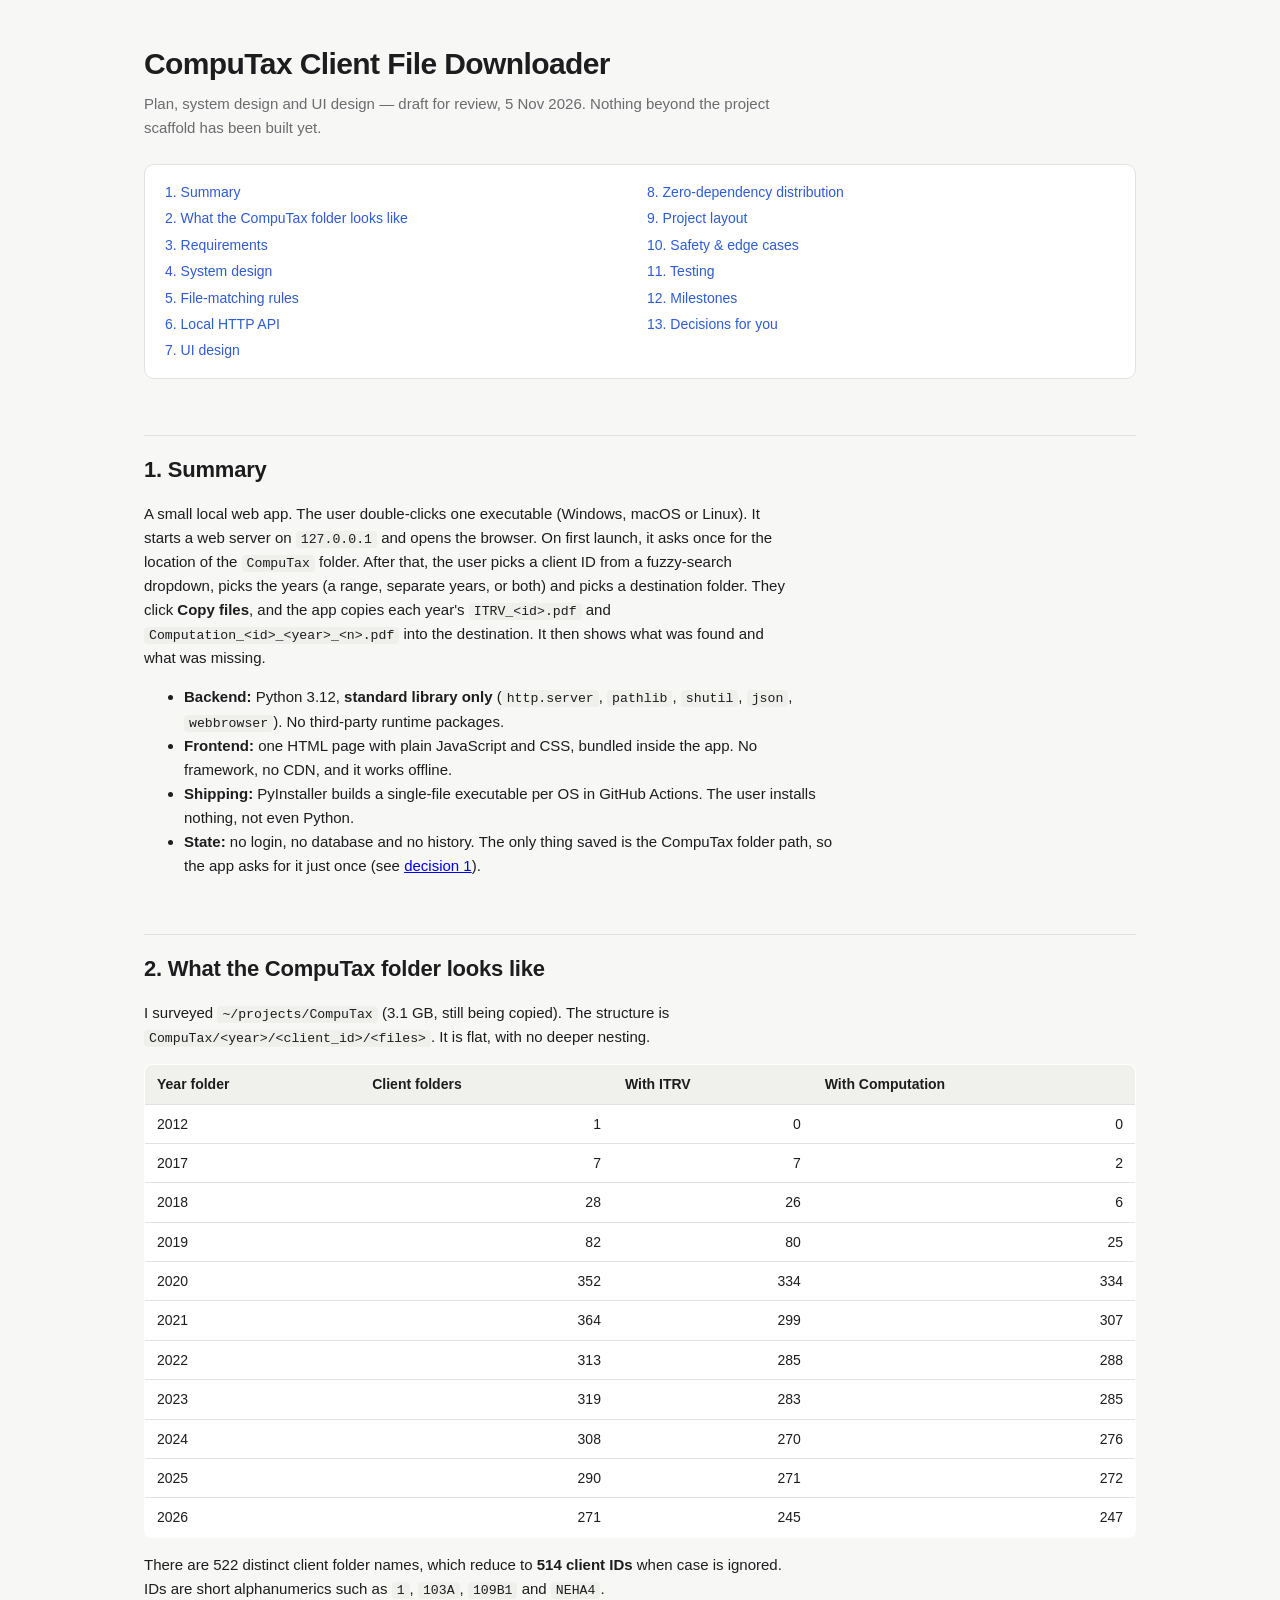
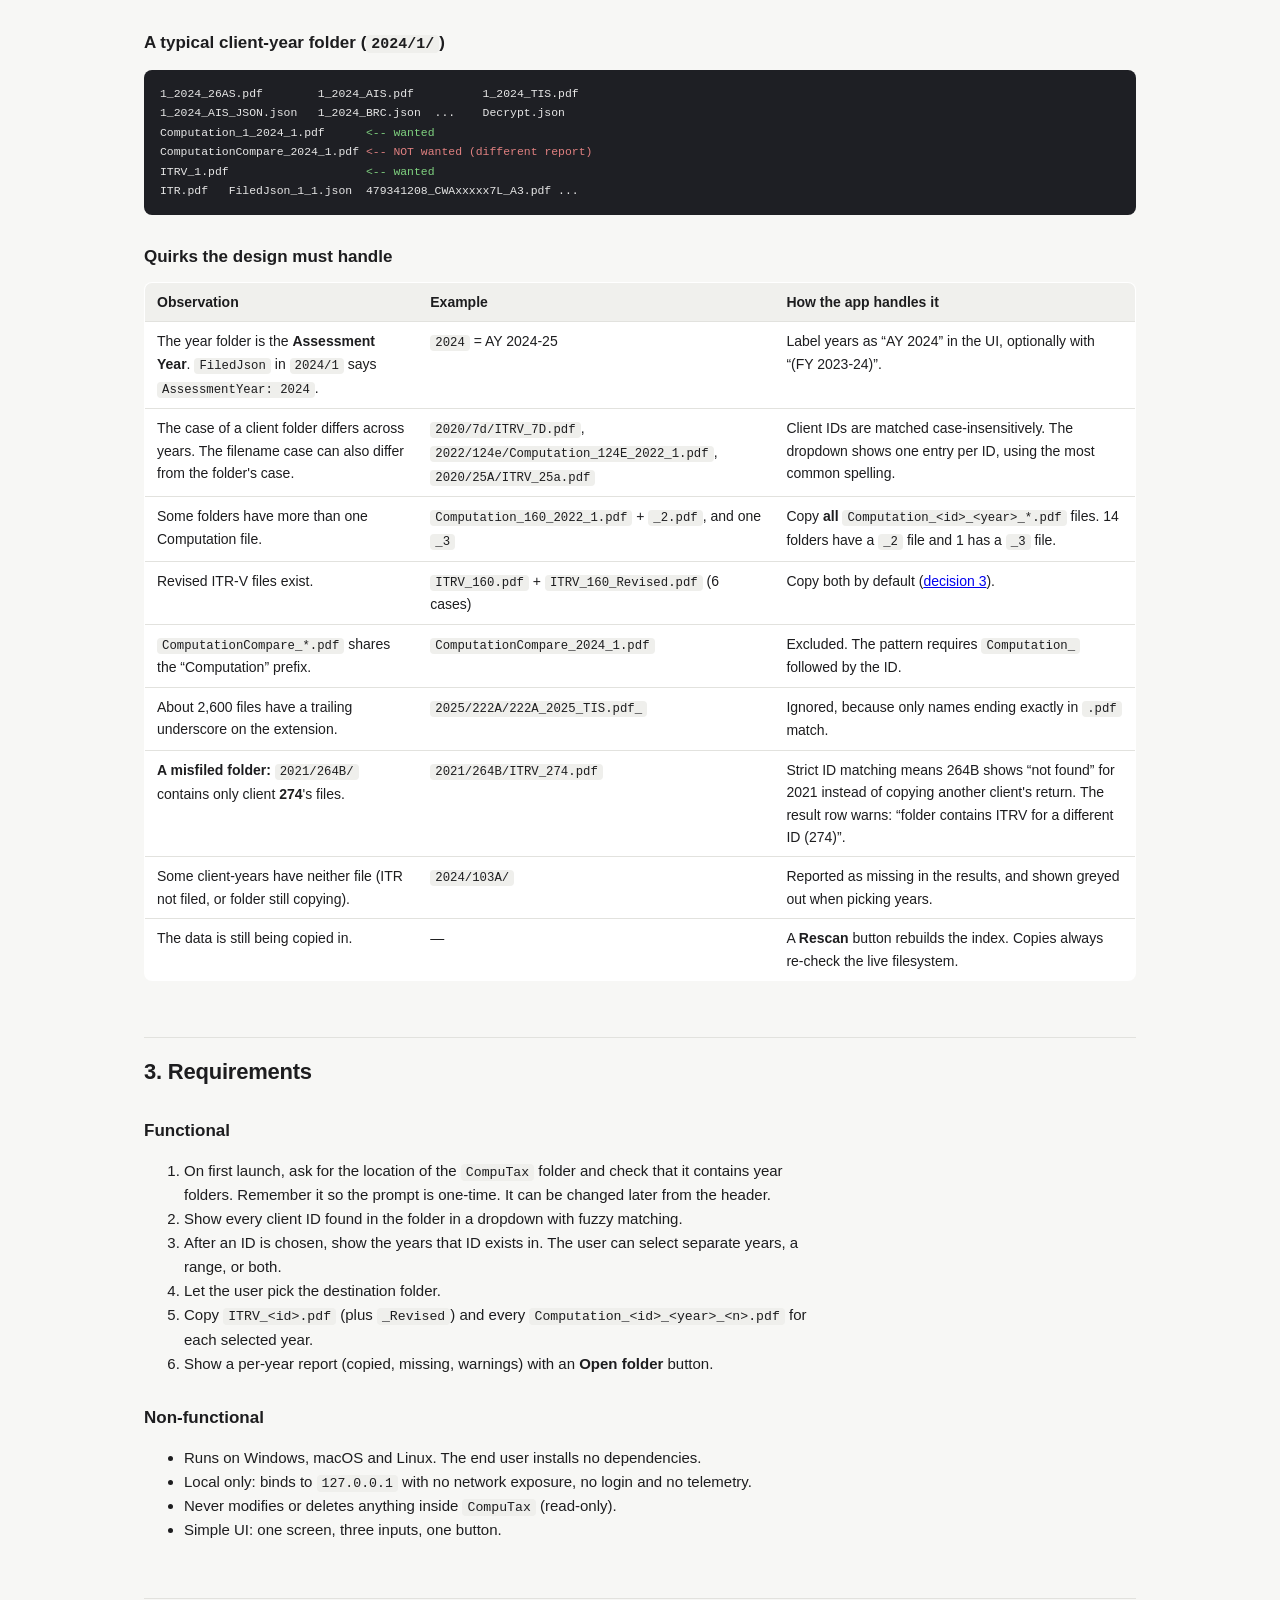
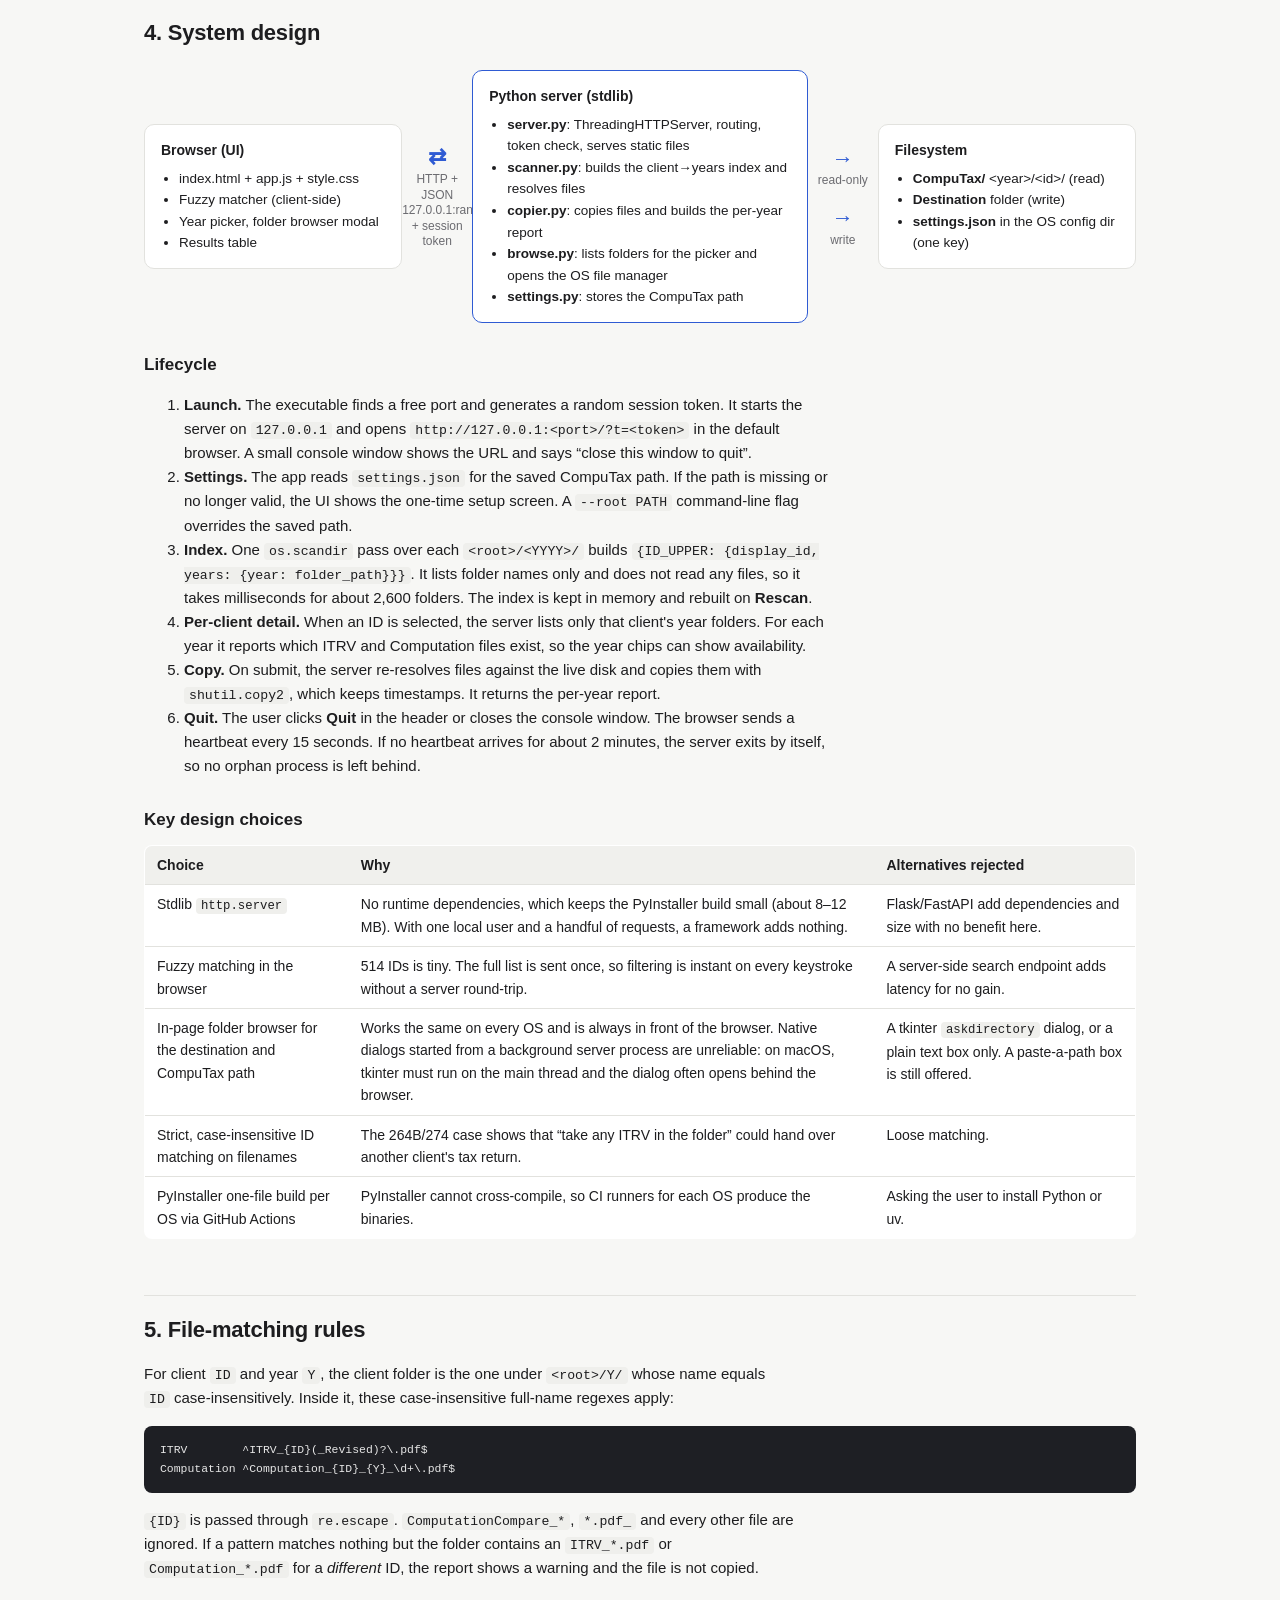
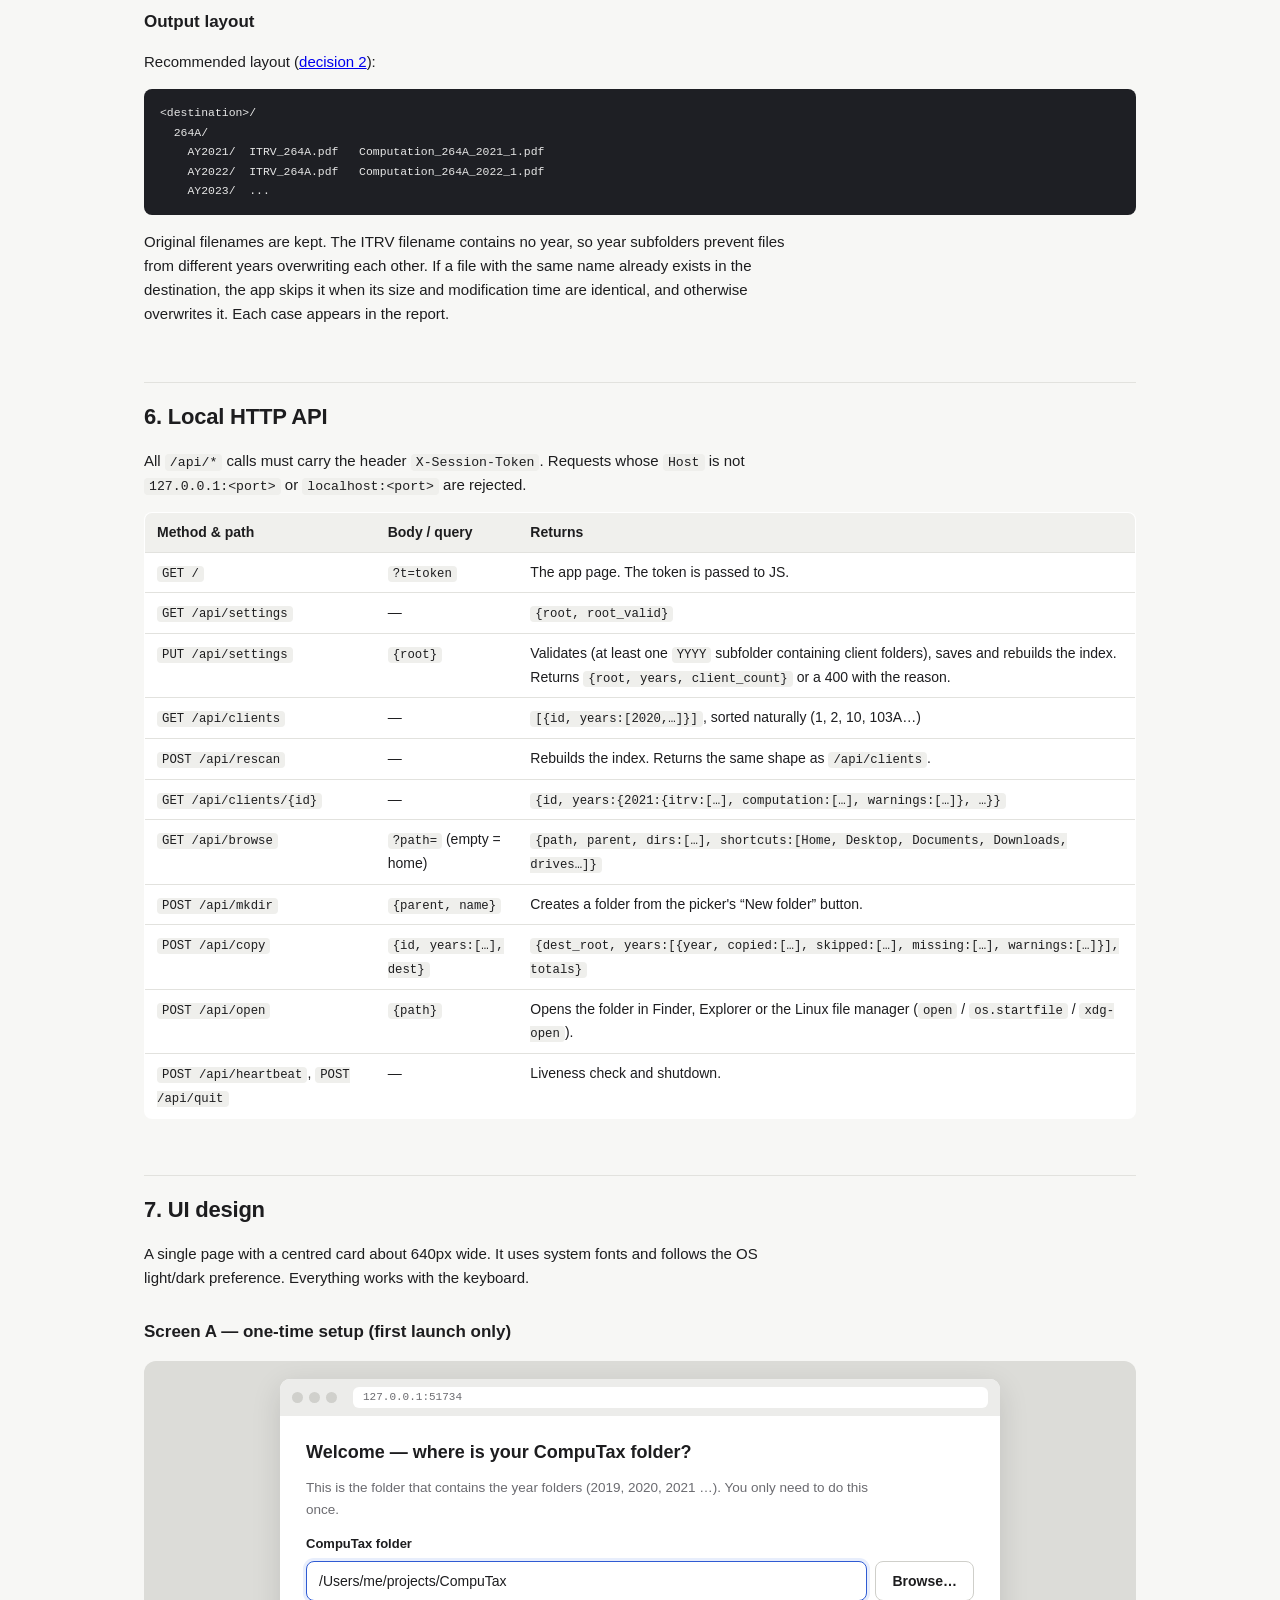
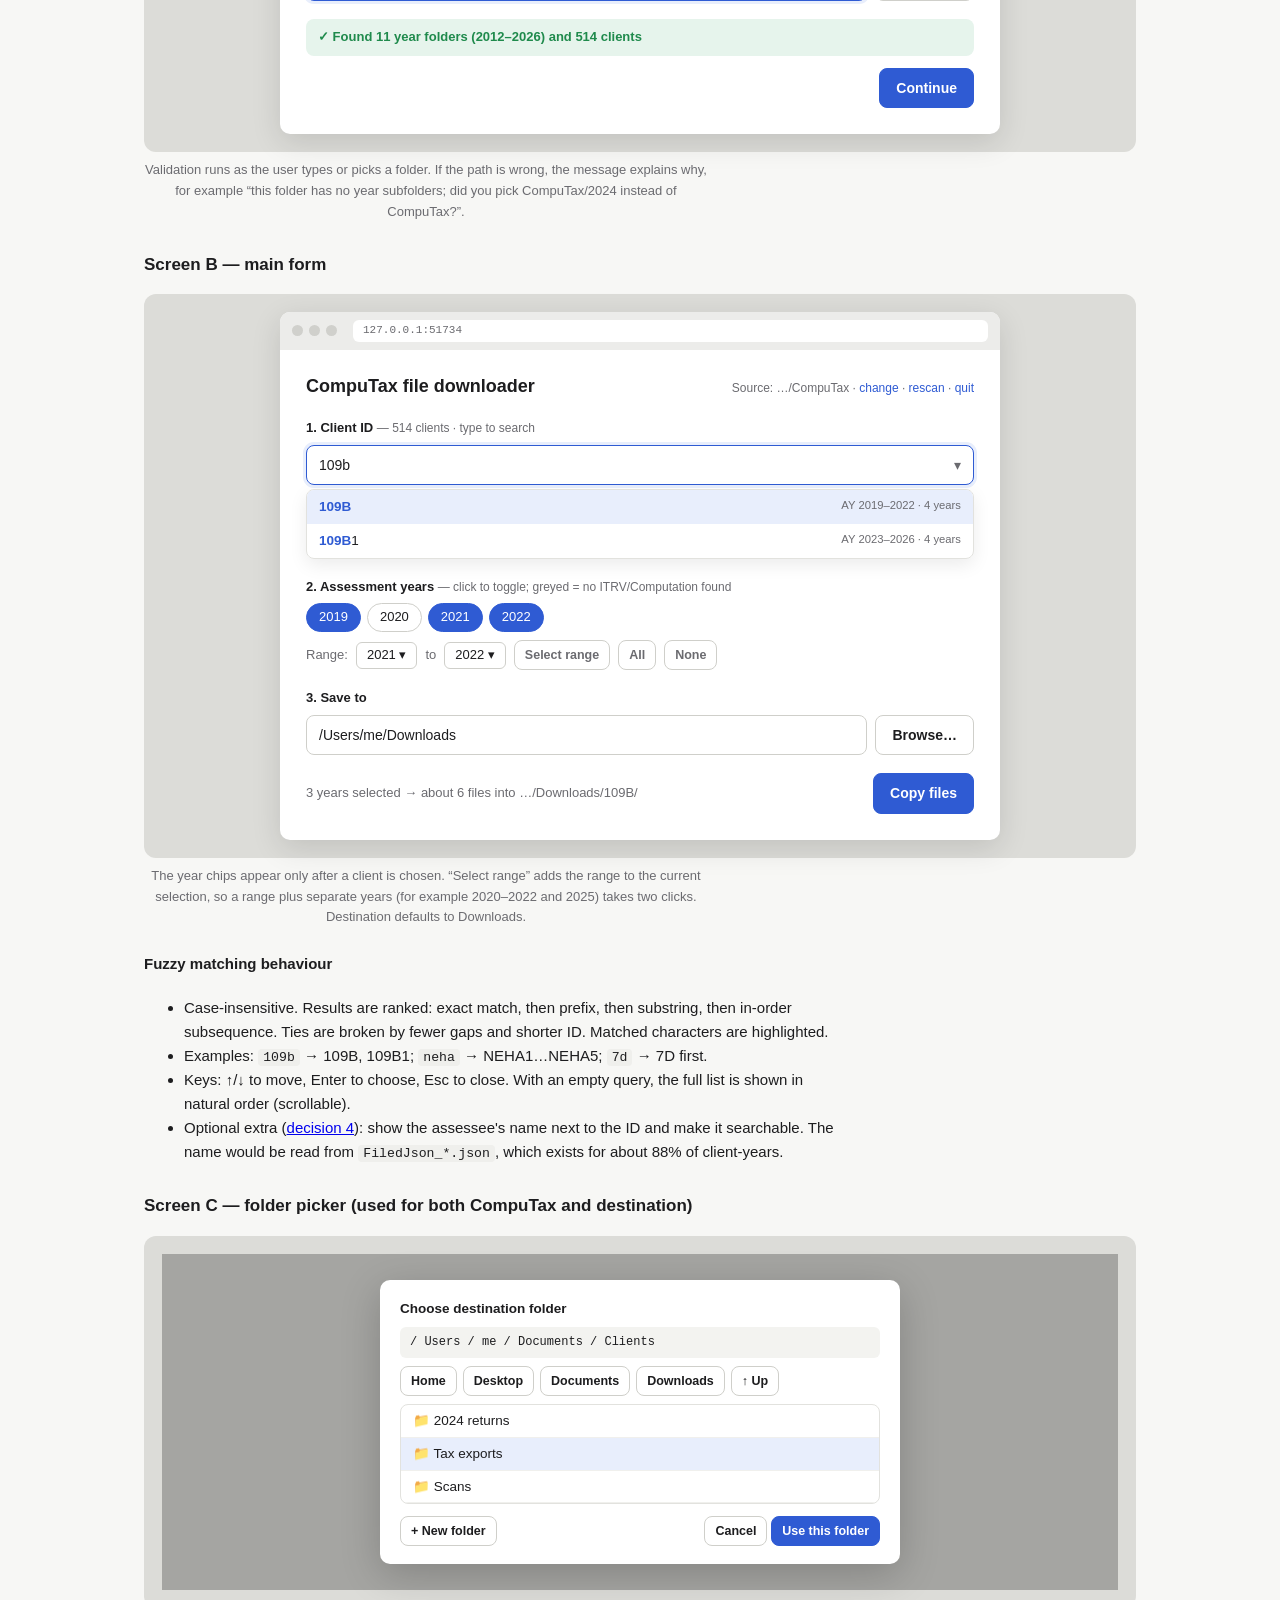
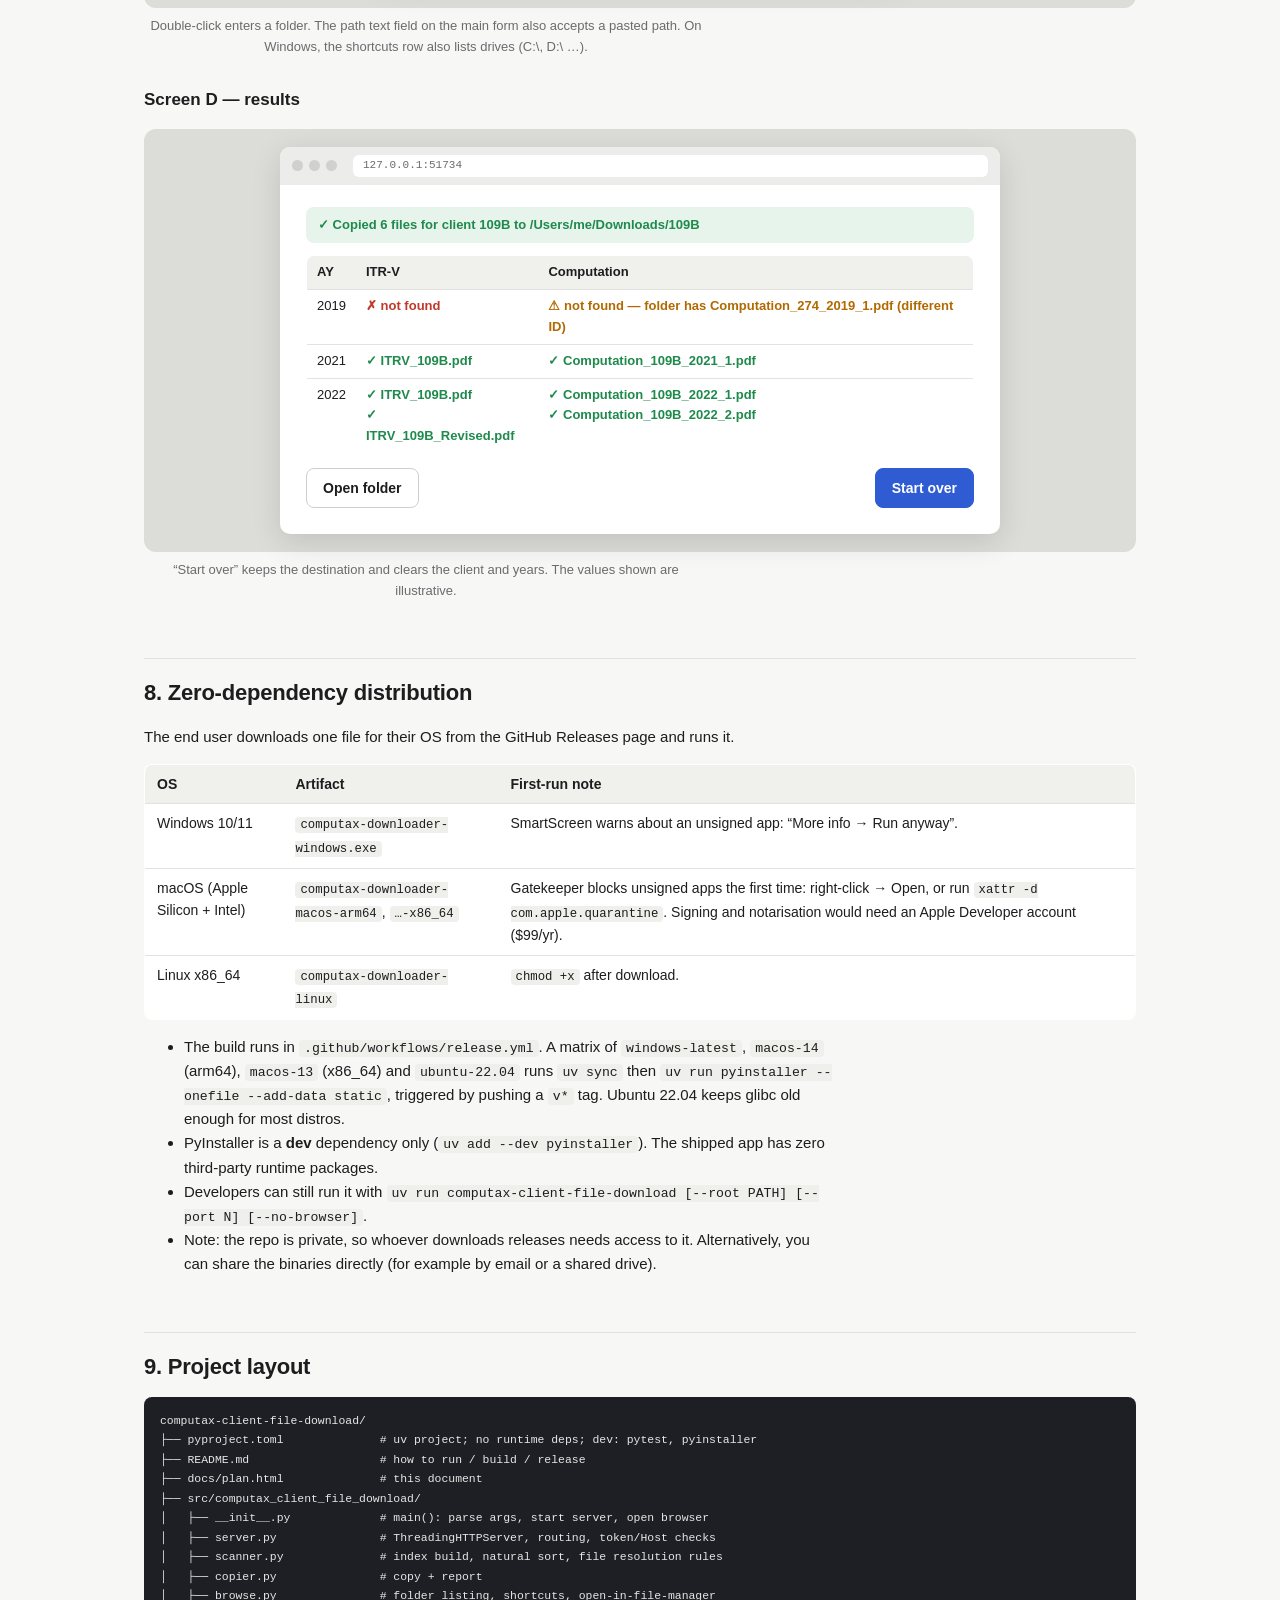
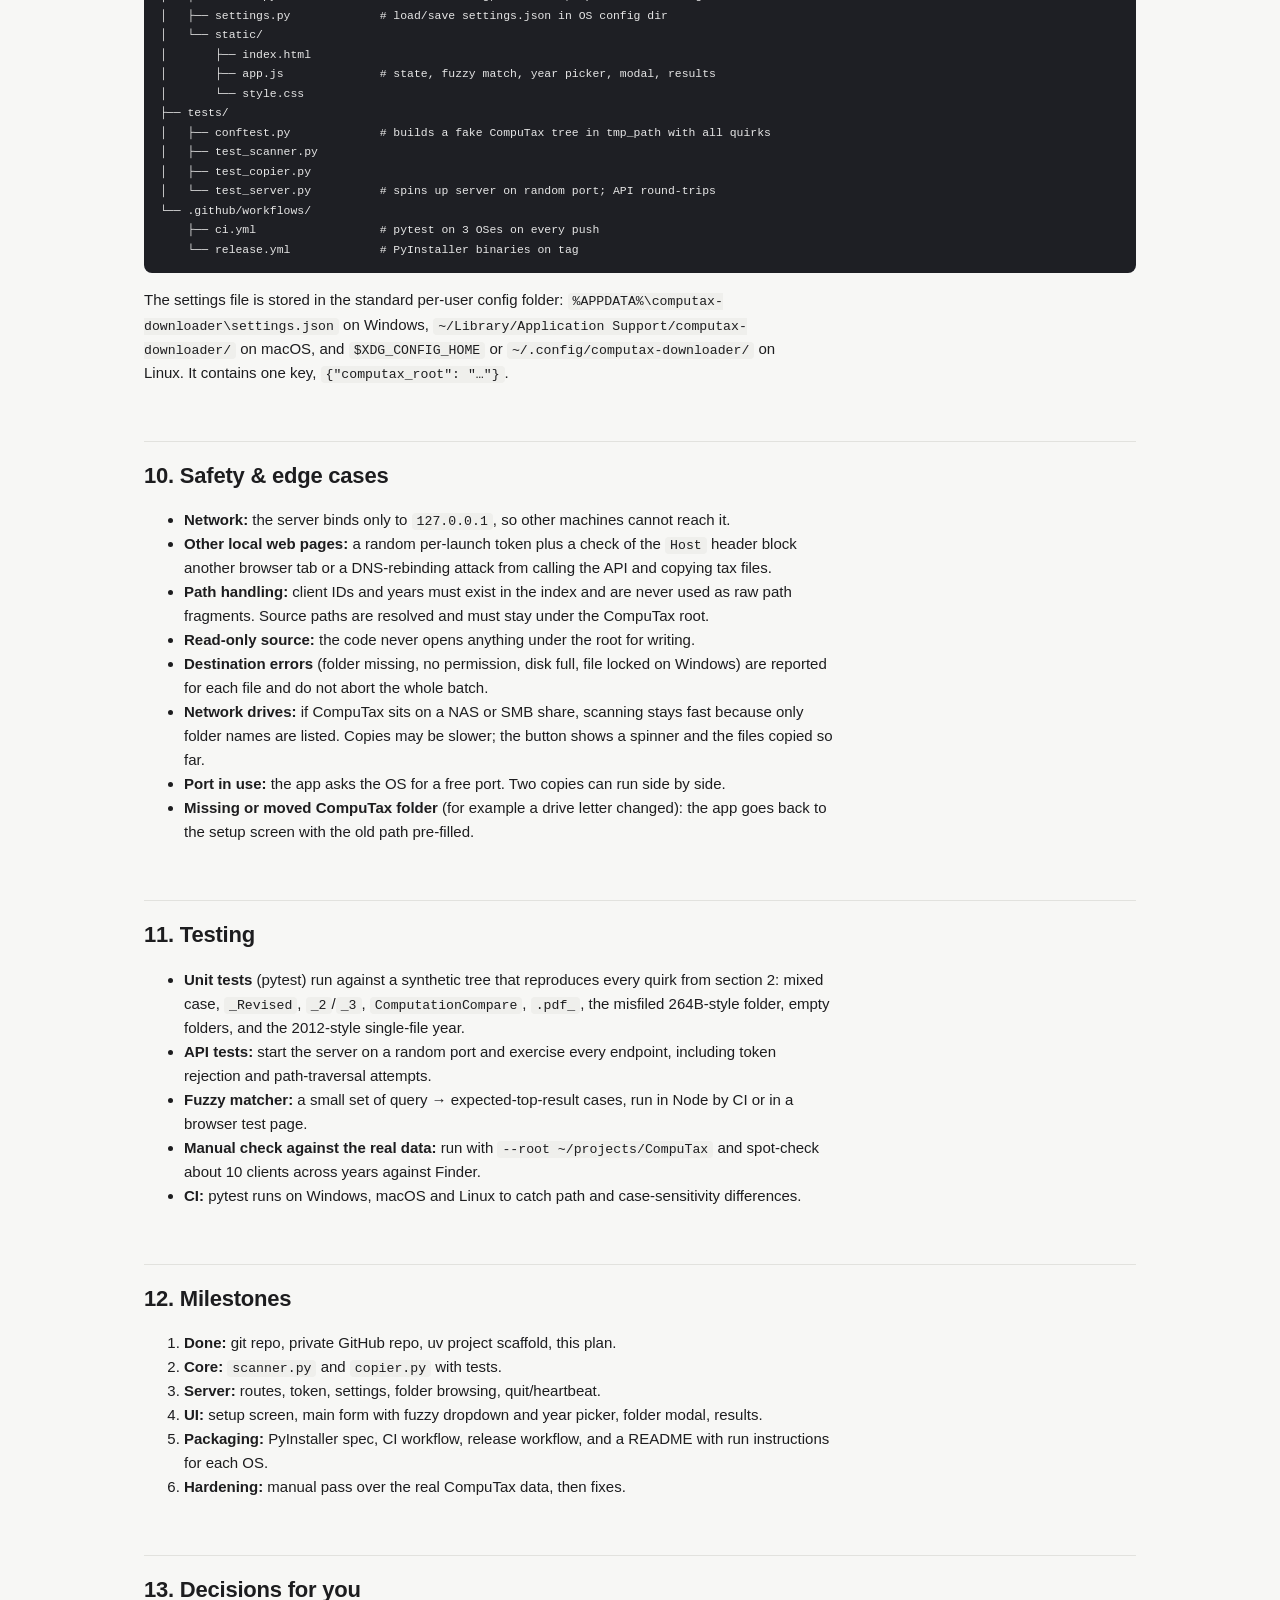
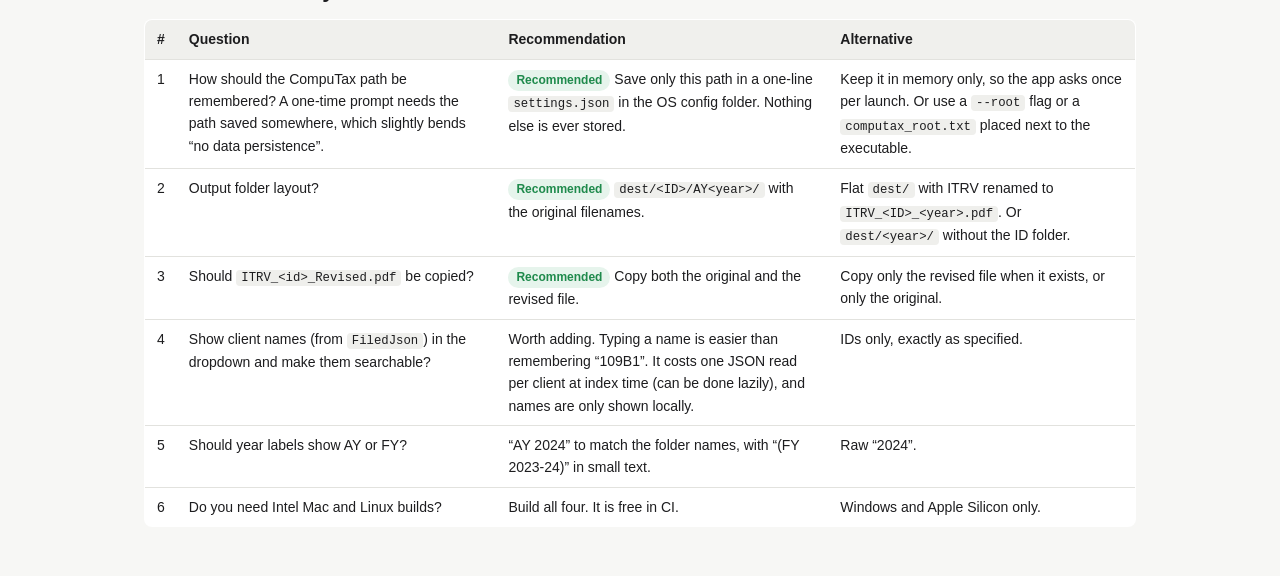
==== docs/plan.html @ a214944e "Scaffold uv project and add design plan" ====
<!DOCTYPE html>
<html lang="en">
<head>
<meta charset="utf-8">
<meta name="viewport" content="width=device-width, initial-scale=1">
<title>CompuTax Client File Downloader — Plan</title>
<style>
  :root {
    --bg: #f7f7f5; --panel: #ffffff; --ink: #1d1d1f; --muted: #6b6b70; --line: #e2e2de;
    --accent: #2f5bd3; --accent-soft: #e8eefc; --ok: #1f8a4c; --ok-soft: #e6f4ec;
    --warn: #b26a00; --warn-soft: #fdf3e2; --bad: #c0392b; --bad-soft: #fbeae8;
    --mono: ui-monospace, SFMono-Regular, Menlo, Consolas, monospace;
  }
  * { box-sizing: border-box; }
  body { margin: 0; background: var(--bg); color: var(--ink); font: 15px/1.6 -apple-system, BlinkMacSystemFont, "Segoe UI", Roboto, sans-serif; }
  main { max-width: 1040px; margin: 0 auto; padding: 40px 24px 80px; }
  h1 { font-size: 30px; margin: 0 0 4px; letter-spacing: -0.02em; }
  h2 { font-size: 22px; margin: 56px 0 12px; padding-top: 16px; border-top: 1px solid var(--line); letter-spacing: -0.01em; }
  h3 { font-size: 17px; margin: 28px 0 8px; }
  p, li { max-width: 78ch; }
  code { font-family: var(--mono); font-size: 0.88em; background: #efefec; padding: 1px 5px; border-radius: 4px; }
  pre { font-family: var(--mono); font-size: 13px; background: #1e1f24; color: #e6e6e6; padding: 14px 16px; border-radius: 8px; overflow-x: auto; line-height: 1.5; }
  pre code { background: none; padding: 0; }
  .sub { color: var(--muted); margin: 0 0 24px; }
  nav.toc { background: var(--panel); border: 1px solid var(--line); border-radius: 10px; padding: 14px 20px; columns: 2; font-size: 14px; }
  nav.toc a { color: var(--accent); text-decoration: none; display: block; padding: 2px 0; }
  table { border-collapse: collapse; width: 100%; background: var(--panel); border: 1px solid var(--line); border-radius: 8px; overflow: hidden; font-size: 14px; margin: 12px 0; }
  th, td { text-align: left; padding: 8px 12px; border-bottom: 1px solid var(--line); vertical-align: top; }
  th { background: #f0f0ed; font-weight: 600; }
  td.num { text-align: right; font-variant-numeric: tabular-nums; }
  .callout { border-left: 4px solid var(--accent); background: var(--accent-soft); padding: 10px 16px; border-radius: 0 8px 8px 0; margin: 16px 0; }
  .callout.warn { border-color: var(--warn); background: var(--warn-soft); }
  .tag { display: inline-block; font-size: 12px; padding: 1px 8px; border-radius: 99px; background: #ececea; color: var(--muted); font-weight: 600; }
  .tag.rec { background: var(--ok-soft); color: var(--ok); }

  /* Architecture diagram */
  .arch { display: grid; grid-template-columns: 1fr 70px 1.3fr 70px 1fr; align-items: center; gap: 0; margin: 20px 0; }
  .box { background: var(--panel); border: 1.5px solid var(--line); border-radius: 10px; padding: 14px 16px; font-size: 13.5px; }
  .box h4 { margin: 0 0 6px; font-size: 14px; }
  .box ul { margin: 0; padding-left: 18px; }
  .box.core { border-color: var(--accent); }
  .arrow { text-align: center; color: var(--muted); font-size: 12px; line-height: 1.3; }
  .arrow b { display: block; font-size: 22px; color: var(--accent); }

  /* UI mockups */
  .mock-wrap { background: #dcdcd8; border-radius: 12px; padding: 18px; margin: 16px 0 8px; }
  .win { background: var(--panel); border-radius: 10px; box-shadow: 0 8px 30px rgba(0,0,0,.12); overflow: hidden; max-width: 720px; margin: 0 auto; }
  .win-bar { background: #ececea; padding: 8px 12px; display: flex; gap: 6px; align-items: center; font-size: 12px; color: var(--muted); }
  .win-bar i { width: 11px; height: 11px; border-radius: 50%; background: #d0d0cc; display: inline-block; }
  .win-bar span { margin-left: 10px; background: #fff; border-radius: 6px; padding: 2px 10px; flex: 1; font-family: var(--mono); font-size: 11px; }
  .app { padding: 22px 26px 26px; }
  .app-head { display: flex; justify-content: space-between; align-items: baseline; margin-bottom: 18px; }
  .app-head h5 { font-size: 18px; margin: 0; }
  .app-head small { color: var(--muted); font-size: 12px; }
  .app-head small a { color: var(--accent); }
  .field { margin-bottom: 18px; }
  .field label { display: block; font-weight: 600; font-size: 13px; margin-bottom: 6px; }
  .field .hint { color: var(--muted); font-size: 12px; font-weight: 400; }
  .input { border: 1.5px solid #cfcfca; border-radius: 8px; padding: 8px 12px; font-size: 14px; background: #fff; display: flex; justify-content: space-between; align-items: center; }
  .input.focus { border-color: var(--accent); box-shadow: 0 0 0 3px var(--accent-soft); }
  .input .ph { color: #a0a0a0; }
  .dropdown { border: 1px solid var(--line); border-radius: 8px; margin-top: 4px; box-shadow: 0 6px 18px rgba(0,0,0,.08); font-size: 13.5px; overflow: hidden; }
  .dropdown div { padding: 6px 12px; display: flex; justify-content: space-between; }
  .dropdown div.sel { background: var(--accent-soft); }
  .dropdown mark { background: none; color: var(--accent); font-weight: 700; }
  .dropdown small { color: var(--muted); }
  .chips { display: flex; flex-wrap: wrap; gap: 6px; }
  .chip { border: 1.5px solid #cfcfca; border-radius: 99px; padding: 3px 12px; font-size: 13px; background: #fff; }
  .chip.on { background: var(--accent); border-color: var(--accent); color: #fff; }
  .chip.off { color: #b5b5b0; border-style: dashed; }
  .row { display: flex; gap: 8px; align-items: center; font-size: 13px; margin-top: 8px; color: var(--muted); }
  .mini { border: 1.5px solid #cfcfca; border-radius: 6px; padding: 2px 10px; background: #fff; color: var(--ink); }
  .btn { display: inline-block; border-radius: 8px; padding: 8px 16px; font-weight: 600; font-size: 14px; border: 1.5px solid #cfcfca; background: #fff; }
  .btn.primary { background: var(--accent); border-color: var(--accent); color: #fff; }
  .btn.sm { padding: 4px 10px; font-size: 12.5px; }
  .actions { display: flex; justify-content: space-between; align-items: center; margin-top: 8px; }
  .summary { font-size: 13px; color: var(--muted); }
  .res { width: 100%; font-size: 13px; border: 1px solid var(--line); border-radius: 8px; }
  .res td, .res th { padding: 6px 10px; }
  .ok { color: var(--ok); font-weight: 600; }
  .miss { color: var(--bad); font-weight: 600; }
  .wn { color: var(--warn); font-weight: 600; }
  .modal-bg { background: rgba(0,0,0,.25); padding: 26px; }
  .modal { background: #fff; border-radius: 10px; max-width: 520px; margin: 0 auto; padding: 18px 20px; box-shadow: 0 10px 40px rgba(0,0,0,.2); font-size: 13.5px; }
  .crumbs { font-family: var(--mono); font-size: 12px; background: #f3f3f0; padding: 6px 10px; border-radius: 6px; margin: 8px 0; }
  .shortcuts { display: flex; gap: 6px; margin-bottom: 8px; }
  .dirlist { border: 1px solid var(--line); border-radius: 8px; max-height: 180px; overflow: hidden; }
  .dirlist div { padding: 5px 12px; border-bottom: 1px solid #f0f0ed; }
  .dirlist div.sel { background: var(--accent-soft); }
  .caption { text-align: center; color: var(--muted); font-size: 13px; margin: 6px 0 24px; }
  .banner-ok { background: var(--ok-soft); color: var(--ok); border-radius: 8px; padding: 8px 12px; font-size: 13px; margin-bottom: 12px; font-weight: 600; }
</style>
</head>
<body>
<main>

<h1>CompuTax Client File Downloader</h1>
<p class="sub">Plan, system design and UI design — draft for review, 5 Nov 2026. Nothing beyond the project scaffold has been built yet.</p>

<nav class="toc">
  <a href="#summary">1. Summary</a>
  <a href="#data">2. What the CompuTax folder looks like</a>
  <a href="#reqs">3. Requirements</a>
  <a href="#arch">4. System design</a>
  <a href="#rules">5. File-matching rules</a>
  <a href="#api">6. Local HTTP API</a>
  <a href="#ui">7. UI design</a>
  <a href="#dist">8. Zero-dependency distribution</a>
  <a href="#layout">9. Project layout</a>
  <a href="#security">10. Safety &amp; edge cases</a>
  <a href="#testing">11. Testing</a>
  <a href="#milestones">12. Milestones</a>
  <a href="#questions">13. Decisions for you</a>
</nav>

<!-- ================================================================== -->
<h2 id="summary">1. Summary</h2>
<p>A small local web app. The user double-clicks one executable (Windows, macOS or Linux). It starts a web server on <code>127.0.0.1</code> and opens the browser. On first launch, it asks once for the location of the <code>CompuTax</code> folder. After that, the user picks a client ID from a fuzzy-search dropdown, picks the years (a range, separate years, or both) and picks a destination folder. They click <b>Copy files</b>, and the app copies each year's <code>ITRV_&lt;id&gt;.pdf</code> and <code>Computation_&lt;id&gt;_&lt;year&gt;_&lt;n&gt;.pdf</code> into the destination. It then shows what was found and what was missing.</p>
<ul>
  <li><b>Backend:</b> Python 3.12, <b>standard library only</b> (<code>http.server</code>, <code>pathlib</code>, <code>shutil</code>, <code>json</code>, <code>webbrowser</code>). No third-party runtime packages.</li>
  <li><b>Frontend:</b> one HTML page with plain JavaScript and CSS, bundled inside the app. No framework, no CDN, and it works offline.</li>
  <li><b>Shipping:</b> PyInstaller builds a single-file executable per OS in GitHub Actions. The user installs nothing, not even Python.</li>
  <li><b>State:</b> no login, no database and no history. The only thing saved is the CompuTax folder path, so the app asks for it just once (see <a href="#questions">decision 1</a>).</li>
</ul>

<!-- ================================================================== -->
<h2 id="data">2. What the CompuTax folder looks like</h2>
<p>I surveyed <code>~/projects/CompuTax</code> (3.1 GB, still being copied). The structure is <code>CompuTax/&lt;year&gt;/&lt;client_id&gt;/&lt;files&gt;</code>. It is flat, with no deeper nesting.</p>

<table>
  <tr><th>Year folder</th><th class="num">Client folders</th><th class="num">With ITRV</th><th class="num">With Computation</th></tr>
  <tr><td>2012</td><td class="num">1</td><td class="num">0</td><td class="num">0</td></tr>
  <tr><td>2017</td><td class="num">7</td><td class="num">7</td><td class="num">2</td></tr>
  <tr><td>2018</td><td class="num">28</td><td class="num">26</td><td class="num">6</td></tr>
  <tr><td>2019</td><td class="num">82</td><td class="num">80</td><td class="num">25</td></tr>
  <tr><td>2020</td><td class="num">352</td><td class="num">334</td><td class="num">334</td></tr>
  <tr><td>2021</td><td class="num">364</td><td class="num">299</td><td class="num">307</td></tr>
  <tr><td>2022</td><td class="num">313</td><td class="num">285</td><td class="num">288</td></tr>
  <tr><td>2023</td><td class="num">319</td><td class="num">283</td><td class="num">285</td></tr>
  <tr><td>2024</td><td class="num">308</td><td class="num">270</td><td class="num">276</td></tr>
  <tr><td>2025</td><td class="num">290</td><td class="num">271</td><td class="num">272</td></tr>
  <tr><td>2026</td><td class="num">271</td><td class="num">245</td><td class="num">247</td></tr>
</table>
<p>There are 522 distinct client folder names, which reduce to <b>514 client IDs</b> when case is ignored. IDs are short alphanumerics such as <code>1</code>, <code>103A</code>, <code>109B1</code> and <code>NEHA4</code>.</p>

<h3>A typical client-year folder (<code>2024/1/</code>)</h3>
<pre><code>1_2024_26AS.pdf        1_2024_AIS.pdf          1_2024_TIS.pdf
1_2024_AIS_JSON.json   1_2024_BRC.json  ...    Decrypt.json
Computation_1_2024_1.pdf      <span style="color:#7fd17f">&lt;-- wanted</span>
ComputationCompare_2024_1.pdf <span style="color:#e08080">&lt;-- NOT wanted (different report)</span>
ITRV_1.pdf                    <span style="color:#7fd17f">&lt;-- wanted</span>
ITR.pdf   FiledJson_1_1.json  479341208_CWAxxxxx7L_A3.pdf ...</code></pre>

<h3>Quirks the design must handle</h3>
<table>
  <tr><th>Observation</th><th>Example</th><th>How the app handles it</th></tr>
  <tr><td>The year folder is the <b>Assessment Year</b>. <code>FiledJson</code> in <code>2024/1</code> says <code>AssessmentYear: 2024</code>.</td><td><code>2024</code> = AY 2024-25</td><td>Label years as “AY 2024” in the UI, optionally with “(FY 2023-24)”.</td></tr>
  <tr><td>The case of a client folder differs across years. The filename case can also differ from the folder's case.</td><td><code>2020/7d/ITRV_7D.pdf</code>, <code>2022/124e/Computation_124E_2022_1.pdf</code>, <code>2020/25A/ITRV_25a.pdf</code></td><td>Client IDs are matched case-insensitively. The dropdown shows one entry per ID, using the most common spelling.</td></tr>
  <tr><td>Some folders have more than one Computation file.</td><td><code>Computation_160_2022_1.pdf</code> + <code>_2.pdf</code>, and one <code>_3</code></td><td>Copy <b>all</b> <code>Computation_&lt;id&gt;_&lt;year&gt;_*.pdf</code> files. 14 folders have a <code>_2</code> file and 1 has a <code>_3</code> file.</td></tr>
  <tr><td>Revised ITR-V files exist.</td><td><code>ITRV_160.pdf</code> + <code>ITRV_160_Revised.pdf</code> (6 cases)</td><td>Copy both by default (<a href="#questions">decision 3</a>).</td></tr>
  <tr><td><code>ComputationCompare_*.pdf</code> shares the “Computation” prefix.</td><td><code>ComputationCompare_2024_1.pdf</code></td><td>Excluded. The pattern requires <code>Computation_</code> followed by the ID.</td></tr>
  <tr><td>About 2,600 files have a trailing underscore on the extension.</td><td><code>2025/222A/222A_2025_TIS.pdf_</code></td><td>Ignored, because only names ending exactly in <code>.pdf</code> match.</td></tr>
  <tr><td><b>A misfiled folder:</b> <code>2021/264B/</code> contains only client <b>274</b>'s files.</td><td><code>2021/264B/ITRV_274.pdf</code></td><td>Strict ID matching means 264B shows “not found” for 2021 instead of copying another client's return. The result row warns: “folder contains ITRV for a different ID (274)”.</td></tr>
  <tr><td>Some client-years have neither file (ITR not filed, or folder still copying).</td><td><code>2024/103A/</code></td><td>Reported as missing in the results, and shown greyed out when picking years.</td></tr>
  <tr><td>The data is still being copied in.</td><td>—</td><td>A <b>Rescan</b> button rebuilds the index. Copies always re-check the live filesystem.</td></tr>
</table>

<!-- ================================================================== -->
<h2 id="reqs">3. Requirements</h2>
<h3>Functional</h3>
<ol>
  <li>On first launch, ask for the location of the <code>CompuTax</code> folder and check that it contains year folders. Remember it so the prompt is one-time. It can be changed later from the header.</li>
  <li>Show every client ID found in the folder in a dropdown with fuzzy matching.</li>
  <li>After an ID is chosen, show the years that ID exists in. The user can select separate years, a range, or both.</li>
  <li>Let the user pick the destination folder.</li>
  <li>Copy <code>ITRV_&lt;id&gt;.pdf</code> (plus <code>_Revised</code>) and every <code>Computation_&lt;id&gt;_&lt;year&gt;_&lt;n&gt;.pdf</code> for each selected year.</li>
  <li>Show a per-year report (copied, missing, warnings) with an <b>Open folder</b> button.</li>
</ol>
<h3>Non-functional</h3>
<ul>
  <li>Runs on Windows, macOS and Linux. The end user installs no dependencies.</li>
  <li>Local only: binds to <code>127.0.0.1</code> with no network exposure, no login and no telemetry.</li>
  <li>Never modifies or deletes anything inside <code>CompuTax</code> (read-only).</li>
  <li>Simple UI: one screen, three inputs, one button.</li>
</ul>

<!-- ================================================================== -->
<h2 id="arch">4. System design</h2>

<div class="arch">
  <div class="box">
    <h4>Browser (UI)</h4>
    <ul>
      <li>index.html + app.js + style.css</li>
      <li>Fuzzy matcher (client-side)</li>
      <li>Year picker, folder browser modal</li>
      <li>Results table</li>
    </ul>
  </div>
  <div class="arrow"><b>⇄</b>HTTP + JSON<br>127.0.0.1:random<br>+ session token</div>
  <div class="box core">
    <h4>Python server (stdlib)</h4>
    <ul>
      <li><b>server.py</b>: ThreadingHTTPServer, routing, token check, serves static files</li>
      <li><b>scanner.py</b>: builds the client→years index and resolves files</li>
      <li><b>copier.py</b>: copies files and builds the per-year report</li>
      <li><b>browse.py</b>: lists folders for the picker and opens the OS file manager</li>
      <li><b>settings.py</b>: stores the CompuTax path</li>
    </ul>
  </div>
  <div class="arrow"><b>→</b>read-only<br><br><b>→</b>write</div>
  <div class="box">
    <h4>Filesystem</h4>
    <ul>
      <li><b>CompuTax/</b> &lt;year&gt;/&lt;id&gt;/ (read)</li>
      <li><b>Destination</b> folder (write)</li>
      <li><b>settings.json</b> in the OS config dir (one key)</li>
    </ul>
  </div>
</div>

<h3>Lifecycle</h3>
<ol>
  <li><b>Launch.</b> The executable finds a free port and generates a random session token. It starts the server on <code>127.0.0.1</code> and opens <code>http://127.0.0.1:&lt;port&gt;/?t=&lt;token&gt;</code> in the default browser. A small console window shows the URL and says “close this window to quit”.</li>
  <li><b>Settings.</b> The app reads <code>settings.json</code> for the saved CompuTax path. If the path is missing or no longer valid, the UI shows the one-time setup screen. A <code>--root PATH</code> command-line flag overrides the saved path.</li>
  <li><b>Index.</b> One <code>os.scandir</code> pass over each <code>&lt;root&gt;/&lt;YYYY&gt;/</code> builds <code>{ID_UPPER: {display_id, years: {year: folder_path}}}</code>. It lists folder names only and does not read any files, so it takes milliseconds for about 2,600 folders. The index is kept in memory and rebuilt on <b>Rescan</b>.</li>
  <li><b>Per-client detail.</b> When an ID is selected, the server lists only that client's year folders. For each year it reports which ITRV and Computation files exist, so the year chips can show availability.</li>
  <li><b>Copy.</b> On submit, the server re-resolves files against the live disk and copies them with <code>shutil.copy2</code>, which keeps timestamps. It returns the per-year report.</li>
  <li><b>Quit.</b> The user clicks <b>Quit</b> in the header or closes the console window. The browser sends a heartbeat every 15 seconds. If no heartbeat arrives for about 2 minutes, the server exits by itself, so no orphan process is left behind.</li>
</ol>

<h3>Key design choices</h3>
<table>
  <tr><th>Choice</th><th>Why</th><th>Alternatives rejected</th></tr>
  <tr><td>Stdlib <code>http.server</code></td><td>No runtime dependencies, which keeps the PyInstaller build small (about 8–12 MB). With one local user and a handful of requests, a framework adds nothing.</td><td>Flask/FastAPI add dependencies and size with no benefit here.</td></tr>
  <tr><td>Fuzzy matching in the browser</td><td>514 IDs is tiny. The full list is sent once, so filtering is instant on every keystroke without a server round-trip.</td><td>A server-side search endpoint adds latency for no gain.</td></tr>
  <tr><td>In-page folder browser for the destination and CompuTax path</td><td>Works the same on every OS and is always in front of the browser. Native dialogs started from a background server process are unreliable: on macOS, tkinter must run on the main thread and the dialog often opens behind the browser.</td><td>A tkinter <code>askdirectory</code> dialog, or a plain text box only. A paste-a-path box is still offered.</td></tr>
  <tr><td>Strict, case-insensitive ID matching on filenames</td><td>The 264B/274 case shows that “take any ITRV in the folder” could hand over another client's tax return.</td><td>Loose matching.</td></tr>
  <tr><td>PyInstaller one-file build per OS via GitHub Actions</td><td>PyInstaller cannot cross-compile, so CI runners for each OS produce the binaries.</td><td>Asking the user to install Python or uv.</td></tr>
</table>

<!-- ================================================================== -->
<h2 id="rules">5. File-matching rules</h2>
<p>For client <code>ID</code> and year <code>Y</code>, the client folder is the one under <code>&lt;root&gt;/Y/</code> whose name equals <code>ID</code> case-insensitively. Inside it, these case-insensitive full-name regexes apply:</p>
<pre><code>ITRV        ^ITRV_{ID}(_Revised)?\.pdf$
Computation ^Computation_{ID}_{Y}_\d+\.pdf$</code></pre>
<p><code>{ID}</code> is passed through <code>re.escape</code>. <code>ComputationCompare_*</code>, <code>*.pdf_</code> and every other file are ignored. If a pattern matches nothing but the folder contains an <code>ITRV_*.pdf</code> or <code>Computation_*.pdf</code> for a <i>different</i> ID, the report shows a warning and the file is not copied.</p>

<h3>Output layout</h3>
<p>Recommended layout (<a href="#questions">decision 2</a>):</p>
<pre><code>&lt;destination&gt;/
  264A/
    AY2021/  ITRV_264A.pdf   Computation_264A_2021_1.pdf
    AY2022/  ITRV_264A.pdf   Computation_264A_2022_1.pdf
    AY2023/  ...</code></pre>
<p>Original filenames are kept. The ITRV filename contains no year, so year subfolders prevent files from different years overwriting each other. If a file with the same name already exists in the destination, the app skips it when its size and modification time are identical, and otherwise overwrites it. Each case appears in the report.</p>

<!-- ================================================================== -->
<h2 id="api">6. Local HTTP API</h2>
<p>All <code>/api/*</code> calls must carry the header <code>X-Session-Token</code>. Requests whose <code>Host</code> is not <code>127.0.0.1:&lt;port&gt;</code> or <code>localhost:&lt;port&gt;</code> are rejected.</p>
<table>
  <tr><th>Method &amp; path</th><th>Body / query</th><th>Returns</th></tr>
  <tr><td><code>GET /</code></td><td><code>?t=token</code></td><td>The app page. The token is passed to JS.</td></tr>
  <tr><td><code>GET /api/settings</code></td><td>—</td><td><code>{root, root_valid}</code></td></tr>
  <tr><td><code>PUT /api/settings</code></td><td><code>{root}</code></td><td>Validates (at least one <code>YYYY</code> subfolder containing client folders), saves and rebuilds the index. Returns <code>{root, years, client_count}</code> or a 400 with the reason.</td></tr>
  <tr><td><code>GET /api/clients</code></td><td>—</td><td><code>[{id, years:[2020,…]}]</code>, sorted naturally (1, 2, 10, 103A…)</td></tr>
  <tr><td><code>POST /api/rescan</code></td><td>—</td><td>Rebuilds the index. Returns the same shape as <code>/api/clients</code>.</td></tr>
  <tr><td><code>GET /api/clients/{id}</code></td><td>—</td><td><code>{id, years:{2021:{itrv:[…], computation:[…], warnings:[…]}, …}}</code></td></tr>
  <tr><td><code>GET /api/browse</code></td><td><code>?path=</code> (empty = home)</td><td><code>{path, parent, dirs:[…], shortcuts:[Home, Desktop, Documents, Downloads, drives…]}</code></td></tr>
  <tr><td><code>POST /api/mkdir</code></td><td><code>{parent, name}</code></td><td>Creates a folder from the picker's “New folder” button.</td></tr>
  <tr><td><code>POST /api/copy</code></td><td><code>{id, years:[…], dest}</code></td><td><code>{dest_root, years:[{year, copied:[…], skipped:[…], missing:[…], warnings:[…]}], totals}</code></td></tr>
  <tr><td><code>POST /api/open</code></td><td><code>{path}</code></td><td>Opens the folder in Finder, Explorer or the Linux file manager (<code>open</code> / <code>os.startfile</code> / <code>xdg-open</code>).</td></tr>
  <tr><td><code>POST /api/heartbeat</code>, <code>POST /api/quit</code></td><td>—</td><td>Liveness check and shutdown.</td></tr>
</table>

<!-- ================================================================== -->
<h2 id="ui">7. UI design</h2>
<p>A single page with a centred card about 640px wide. It uses system fonts and follows the OS light/dark preference. Everything works with the keyboard.</p>

<h3>Screen A — one-time setup (first launch only)</h3>
<div class="mock-wrap"><div class="win">
  <div class="win-bar"><i></i><i></i><i></i><span>127.0.0.1:51734</span></div>
  <div class="app">
    <div class="app-head"><h5>Welcome — where is your CompuTax folder?</h5></div>
    <p style="font-size:13.5px;color:var(--muted);margin-top:-8px">This is the folder that contains the year folders (2019, 2020, 2021 …). You only need to do this once.</p>
    <div class="field">
      <label>CompuTax folder</label>
      <div style="display:flex;gap:8px"><div class="input focus" style="flex:1"><span>/Users/me/projects/CompuTax</span></div><span class="btn">Browse…</span></div>
    </div>
    <div class="banner-ok">✓ Found 11 year folders (2012–2026) and 514 clients</div>
    <div class="actions"><span></span><span class="btn primary">Continue</span></div>
  </div>
</div></div>
<p class="caption">Validation runs as the user types or picks a folder. If the path is wrong, the message explains why, for example “this folder has no year subfolders; did you pick CompuTax/2024 instead of CompuTax?”.</p>

<h3>Screen B — main form</h3>
<div class="mock-wrap"><div class="win">
  <div class="win-bar"><i></i><i></i><i></i><span>127.0.0.1:51734</span></div>
  <div class="app">
    <div class="app-head"><h5>CompuTax file downloader</h5><small>Source: …/CompuTax · <a>change</a> · <a>rescan</a> · <a>quit</a></small></div>

    <div class="field">
      <label>1. Client ID <span class="hint">— 514 clients · type to search</span></label>
      <div class="input focus"><span>109b</span><span style="color:var(--muted)">▾</span></div>
      <div class="dropdown">
        <div class="sel"><span><mark>109B</mark></span><small>AY 2019–2022 · 4 years</small></div>
        <div><span><mark>109B</mark>1</span><small>AY 2023–2026 · 4 years</small></div>
      </div>
    </div>

    <div class="field">
      <label>2. Assessment years <span class="hint">— click to toggle; greyed = no ITRV/Computation found</span></label>
      <div class="chips">
        <span class="chip on">2019</span><span class="chip">2020</span><span class="chip on">2021</span><span class="chip on">2022</span>
      </div>
      <div class="row">Range: <span class="mini">2021 ▾</span> to <span class="mini">2022 ▾</span> <span class="btn sm">Select range</span> <span class="btn sm">All</span> <span class="btn sm">None</span></div>
    </div>

    <div class="field">
      <label>3. Save to</label>
      <div style="display:flex;gap:8px"><div class="input" style="flex:1"><span>/Users/me/Downloads</span></div><span class="btn">Browse…</span></div>
    </div>

    <div class="actions">
      <span class="summary">3 years selected → about 6 files into …/Downloads/109B/</span>
      <span class="btn primary">Copy files</span>
    </div>
  </div>
</div></div>
<p class="caption">The year chips appear only after a client is chosen. “Select range” adds the range to the current selection, so a range plus separate years (for example 2020–2022 and 2025) takes two clicks. Destination defaults to Downloads.</p>

<h4>Fuzzy matching behaviour</h4>
<ul>
  <li>Case-insensitive. Results are ranked: exact match, then prefix, then substring, then in-order subsequence. Ties are broken by fewer gaps and shorter ID. Matched characters are highlighted.</li>
  <li>Examples: <code>109b</code> → 109B, 109B1; <code>neha</code> → NEHA1…NEHA5; <code>7d</code> → 7D first.</li>
  <li>Keys: ↑/↓ to move, Enter to choose, Esc to close. With an empty query, the full list is shown in natural order (scrollable).</li>
  <li>Optional extra (<a href="#questions">decision 4</a>): show the assessee's name next to the ID and make it searchable. The name would be read from <code>FiledJson_*.json</code>, which exists for about 88% of client-years.</li>
</ul>

<h3>Screen C — folder picker (used for both CompuTax and destination)</h3>
<div class="mock-wrap"><div class="modal-bg"><div class="modal">
  <b>Choose destination folder</b>
  <div class="crumbs">/ Users / me / Documents / Clients</div>
  <div class="shortcuts"><span class="btn sm">Home</span><span class="btn sm">Desktop</span><span class="btn sm">Documents</span><span class="btn sm">Downloads</span><span class="btn sm">↑ Up</span></div>
  <div class="dirlist">
    <div>📁 2024 returns</div>
    <div class="sel">📁 Tax exports</div>
    <div>📁 Scans</div>
  </div>
  <div class="actions" style="margin-top:12px"><span class="btn sm">+ New folder</span><span><span class="btn sm">Cancel</span> <span class="btn sm primary" style="background:var(--accent);color:#fff;border-color:var(--accent)">Use this folder</span></span></div>
</div></div></div>
<p class="caption">Double-click enters a folder. The path text field on the main form also accepts a pasted path. On Windows, the shortcuts row also lists drives (C:\, D:\ …).</p>

<h3>Screen D — results</h3>
<div class="mock-wrap"><div class="win">
  <div class="win-bar"><i></i><i></i><i></i><span>127.0.0.1:51734</span></div>
  <div class="app">
    <div class="banner-ok">✓ Copied 6 files for client 109B to /Users/me/Downloads/109B</div>
    <table class="res">
      <tr><th>AY</th><th>ITR-V</th><th>Computation</th></tr>
      <tr><td>2019</td><td class="miss">✗ not found</td><td class="wn">⚠ not found — folder has Computation_274_2019_1.pdf (different ID)</td></tr>
      <tr><td>2021</td><td class="ok">✓ ITRV_109B.pdf</td><td class="ok">✓ Computation_109B_2021_1.pdf</td></tr>
      <tr><td>2022</td><td class="ok">✓ ITRV_109B.pdf<br>✓ ITRV_109B_Revised.pdf</td><td class="ok">✓ Computation_109B_2022_1.pdf<br>✓ Computation_109B_2022_2.pdf</td></tr>
    </table>
    <div class="actions" style="margin-top:14px"><span class="btn">Open folder</span><span class="btn primary">Start over</span></div>
  </div>
</div></div>
<p class="caption">“Start over” keeps the destination and clears the client and years. The values shown are illustrative.</p>

<!-- ================================================================== -->
<h2 id="dist">8. Zero-dependency distribution</h2>
<p>The end user downloads one file for their OS from the GitHub Releases page and runs it.</p>
<table>
  <tr><th>OS</th><th>Artifact</th><th>First-run note</th></tr>
  <tr><td>Windows 10/11</td><td><code>computax-downloader-windows.exe</code></td><td>SmartScreen warns about an unsigned app: “More info → Run anyway”.</td></tr>
  <tr><td>macOS (Apple Silicon + Intel)</td><td><code>computax-downloader-macos-arm64</code>, <code>…-x86_64</code></td><td>Gatekeeper blocks unsigned apps the first time: right-click → Open, or run <code>xattr -d com.apple.quarantine</code>. Signing and notarisation would need an Apple Developer account ($99/yr).</td></tr>
  <tr><td>Linux x86_64</td><td><code>computax-downloader-linux</code></td><td><code>chmod +x</code> after download.</td></tr>
</table>
<ul>
  <li>The build runs in <code>.github/workflows/release.yml</code>. A matrix of <code>windows-latest</code>, <code>macos-14</code> (arm64), <code>macos-13</code> (x86_64) and <code>ubuntu-22.04</code> runs <code>uv sync</code> then <code>uv run pyinstaller --onefile --add-data static</code>, triggered by pushing a <code>v*</code> tag. Ubuntu 22.04 keeps glibc old enough for most distros.</li>
  <li>PyInstaller is a <b>dev</b> dependency only (<code>uv add --dev pyinstaller</code>). The shipped app has zero third-party runtime packages.</li>
  <li>Developers can still run it with <code>uv run computax-client-file-download [--root PATH] [--port N] [--no-browser]</code>.</li>
  <li>Note: the repo is private, so whoever downloads releases needs access to it. Alternatively, you can share the binaries directly (for example by email or a shared drive).</li>
</ul>

<!-- ================================================================== -->
<h2 id="layout">9. Project layout</h2>
<pre><code>computax-client-file-download/
├── pyproject.toml              # uv project; no runtime deps; dev: pytest, pyinstaller
├── README.md                   # how to run / build / release
├── docs/plan.html              # this document
├── src/computax_client_file_download/
│   ├── __init__.py             # main(): parse args, start server, open browser
│   ├── server.py               # ThreadingHTTPServer, routing, token/Host checks
│   ├── scanner.py              # index build, natural sort, file resolution rules
│   ├── copier.py               # copy + report
│   ├── browse.py               # folder listing, shortcuts, open-in-file-manager
│   ├── settings.py             # load/save settings.json in OS config dir
│   └── static/
│       ├── index.html
│       ├── app.js              # state, fuzzy match, year picker, modal, results
│       └── style.css
├── tests/
│   ├── conftest.py             # builds a fake CompuTax tree in tmp_path with all quirks
│   ├── test_scanner.py
│   ├── test_copier.py
│   └── test_server.py          # spins up server on random port; API round-trips
└── .github/workflows/
    ├── ci.yml                  # pytest on 3 OSes on every push
    └── release.yml             # PyInstaller binaries on tag</code></pre>
<p>The settings file is stored in the standard per-user config folder: <code>%APPDATA%\computax-downloader\settings.json</code> on Windows, <code>~/Library/Application Support/computax-downloader/</code> on macOS, and <code>$XDG_CONFIG_HOME</code> or <code>~/.config/computax-downloader/</code> on Linux. It contains one key, <code>{"computax_root": "…"}</code>.</p>

<!-- ================================================================== -->
<h2 id="security">10. Safety &amp; edge cases</h2>
<ul>
  <li><b>Network:</b> the server binds only to <code>127.0.0.1</code>, so other machines cannot reach it.</li>
  <li><b>Other local web pages:</b> a random per-launch token plus a check of the <code>Host</code> header block another browser tab or a DNS-rebinding attack from calling the API and copying tax files.</li>
  <li><b>Path handling:</b> client IDs and years must exist in the index and are never used as raw path fragments. Source paths are resolved and must stay under the CompuTax root.</li>
  <li><b>Read-only source:</b> the code never opens anything under the root for writing.</li>
  <li><b>Destination errors</b> (folder missing, no permission, disk full, file locked on Windows) are reported for each file and do not abort the whole batch.</li>
  <li><b>Network drives:</b> if CompuTax sits on a NAS or SMB share, scanning stays fast because only folder names are listed. Copies may be slower; the button shows a spinner and the files copied so far.</li>
  <li><b>Port in use:</b> the app asks the OS for a free port. Two copies can run side by side.</li>
  <li><b>Missing or moved CompuTax folder</b> (for example a drive letter changed): the app goes back to the setup screen with the old path pre-filled.</li>
</ul>

<!-- ================================================================== -->
<h2 id="testing">11. Testing</h2>
<ul>
  <li><b>Unit tests</b> (pytest) run against a synthetic tree that reproduces every quirk from section 2: mixed case, <code>_Revised</code>, <code>_2</code>/<code>_3</code>, <code>ComputationCompare</code>, <code>.pdf_</code>, the misfiled 264B-style folder, empty folders, and the 2012-style single-file year.</li>
  <li><b>API tests:</b> start the server on a random port and exercise every endpoint, including token rejection and path-traversal attempts.</li>
  <li><b>Fuzzy matcher:</b> a small set of query → expected-top-result cases, run in Node by CI or in a browser test page.</li>
  <li><b>Manual check against the real data:</b> run with <code>--root ~/projects/CompuTax</code> and spot-check about 10 clients across years against Finder.</li>
  <li><b>CI:</b> pytest runs on Windows, macOS and Linux to catch path and case-sensitivity differences.</li>
</ul>

<!-- ================================================================== -->
<h2 id="milestones">12. Milestones</h2>
<ol>
  <li><b>Done:</b> git repo, private GitHub repo, uv project scaffold, this plan.</li>
  <li><b>Core:</b> <code>scanner.py</code> and <code>copier.py</code> with tests.</li>
  <li><b>Server:</b> routes, token, settings, folder browsing, quit/heartbeat.</li>
  <li><b>UI:</b> setup screen, main form with fuzzy dropdown and year picker, folder modal, results.</li>
  <li><b>Packaging:</b> PyInstaller spec, CI workflow, release workflow, and a README with run instructions for each OS.</li>
  <li><b>Hardening:</b> manual pass over the real CompuTax data, then fixes.</li>
</ol>

<!-- ================================================================== -->
<h2 id="questions">13. Decisions for you</h2>
<table>
  <tr><th>#</th><th>Question</th><th>Recommendation</th><th>Alternative</th></tr>
  <tr><td>1</td><td>How should the CompuTax path be remembered? A one-time prompt needs the path saved somewhere, which slightly bends “no data persistence”.</td><td><span class="tag rec">Recommended</span> Save only this path in a one-line <code>settings.json</code> in the OS config folder. Nothing else is ever stored.</td><td>Keep it in memory only, so the app asks once per launch. Or use a <code>--root</code> flag or a <code>computax_root.txt</code> placed next to the executable.</td></tr>
  <tr><td>2</td><td>Output folder layout?</td><td><span class="tag rec">Recommended</span> <code>dest/&lt;ID&gt;/AY&lt;year&gt;/</code> with the original filenames.</td><td>Flat <code>dest/</code> with ITRV renamed to <code>ITRV_&lt;ID&gt;_&lt;year&gt;.pdf</code>. Or <code>dest/&lt;year&gt;/</code> without the ID folder.</td></tr>
  <tr><td>3</td><td>Should <code>ITRV_&lt;id&gt;_Revised.pdf</code> be copied?</td><td><span class="tag rec">Recommended</span> Copy both the original and the revised file.</td><td>Copy only the revised file when it exists, or only the original.</td></tr>
  <tr><td>4</td><td>Show client names (from <code>FiledJson</code>) in the dropdown and make them searchable?</td><td>Worth adding. Typing a name is easier than remembering “109B1”. It costs one JSON read per client at index time (can be done lazily), and names are only shown locally.</td><td>IDs only, exactly as specified.</td></tr>
  <tr><td>5</td><td>Should year labels show AY or FY?</td><td>“AY 2024” to match the folder names, with “(FY 2023-24)” in small text.</td><td>Raw “2024”.</td></tr>
  <tr><td>6</td><td>Do you need Intel Mac and Linux builds?</td><td>Build all four. It is free in CI.</td><td>Windows and Apple Silicon only.</td></tr>
</table>

</main>
</body>
</html>
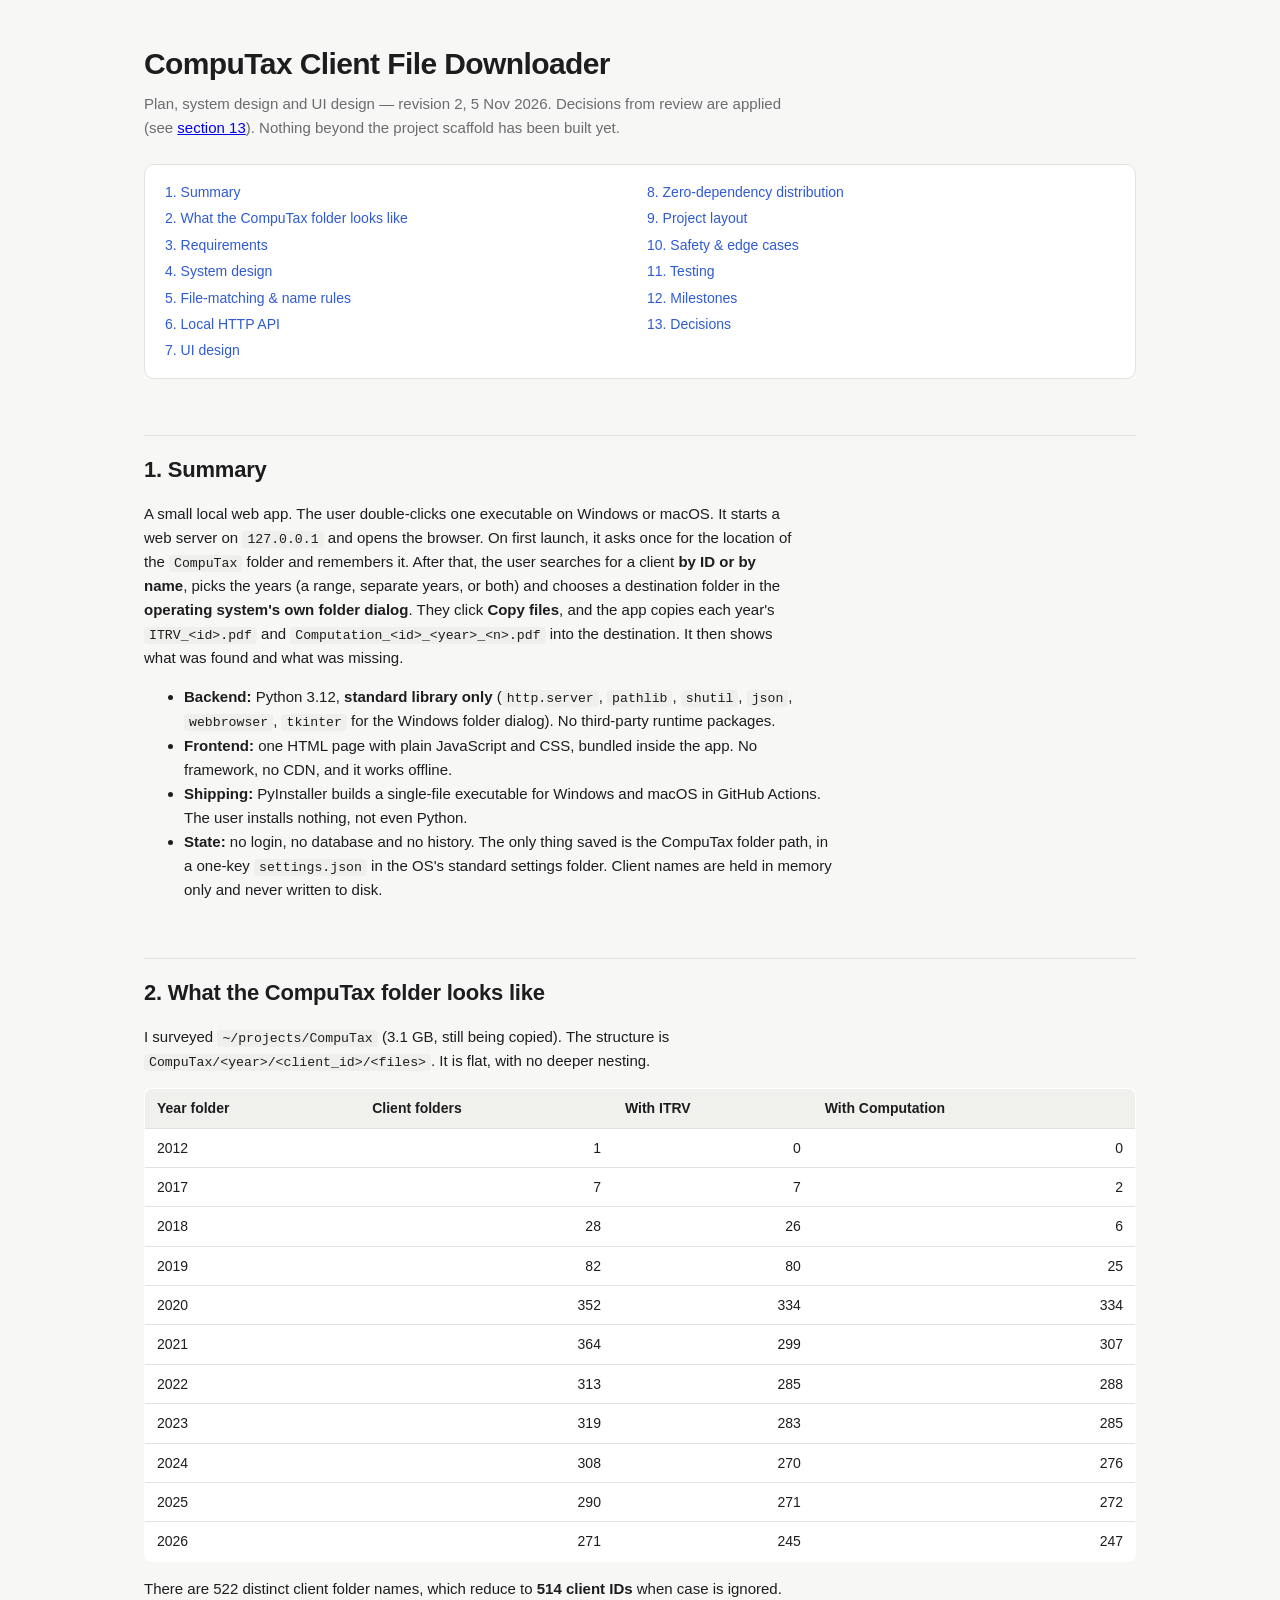
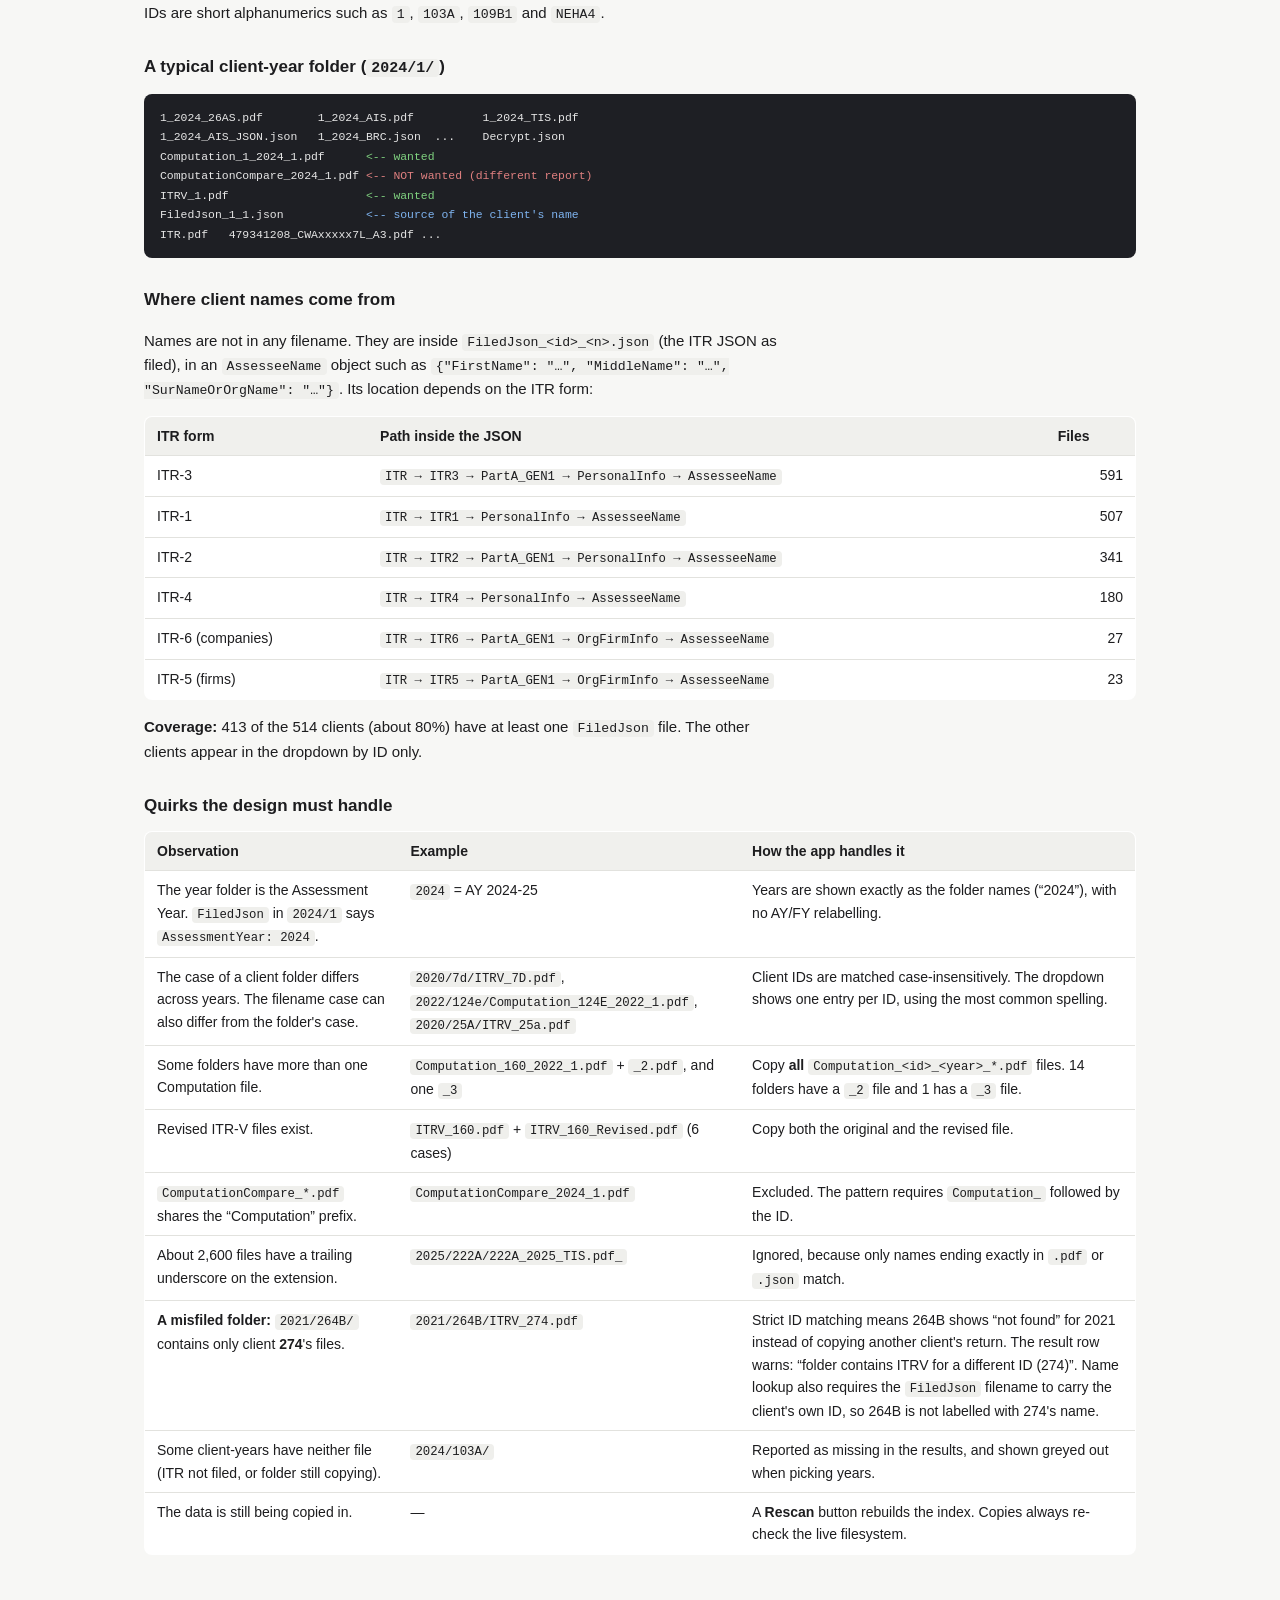
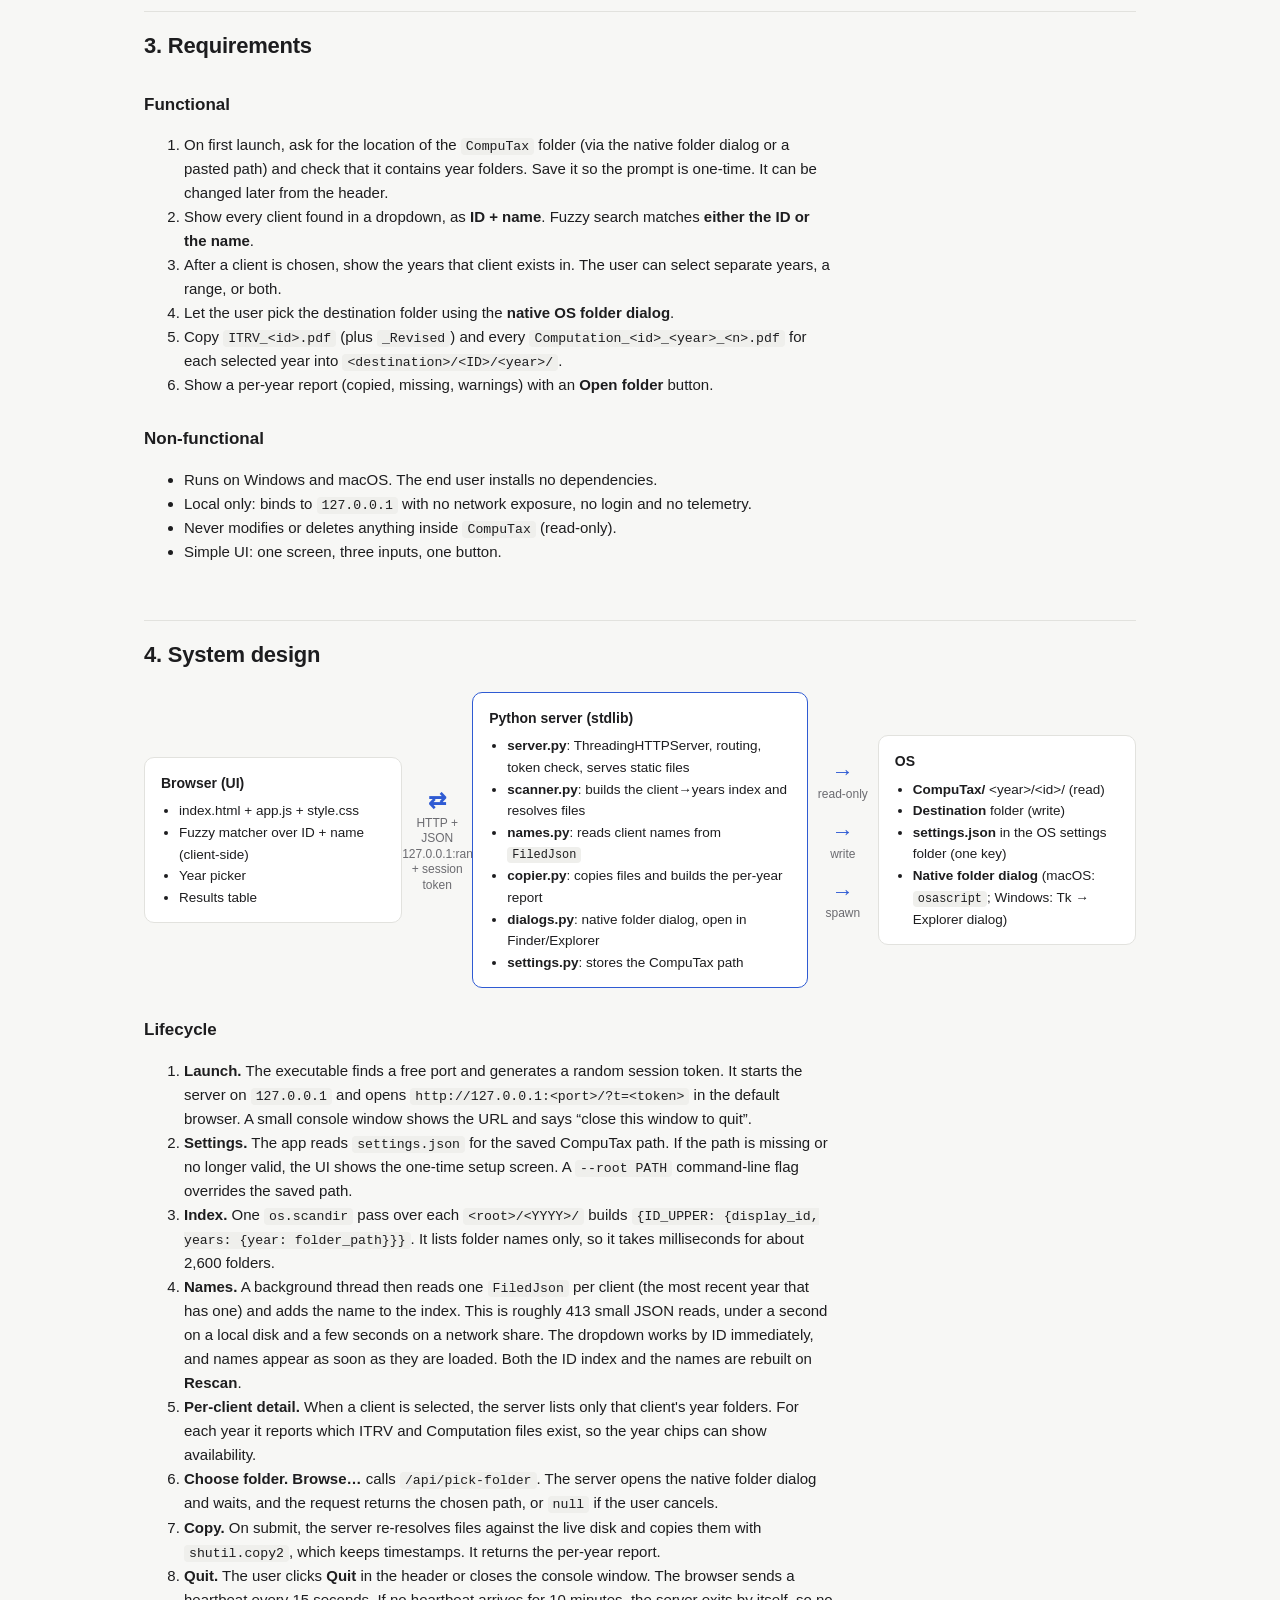
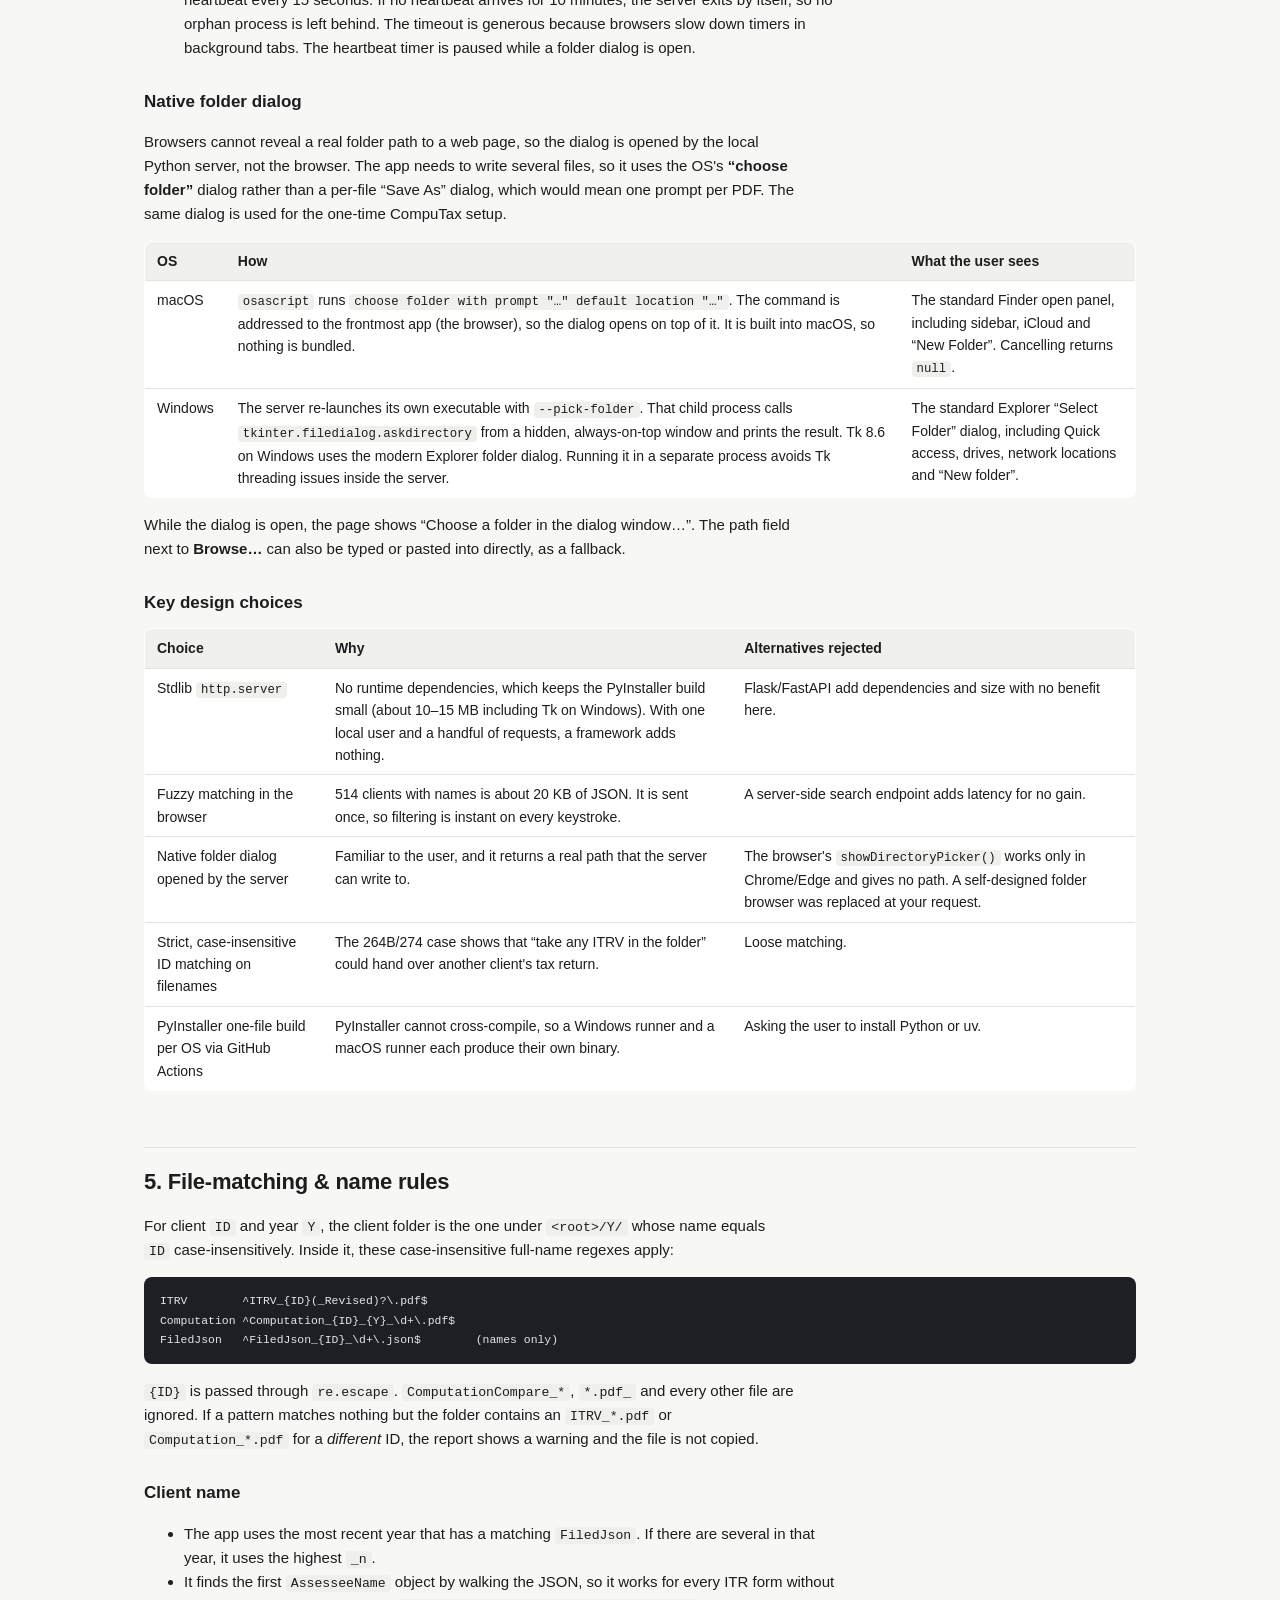
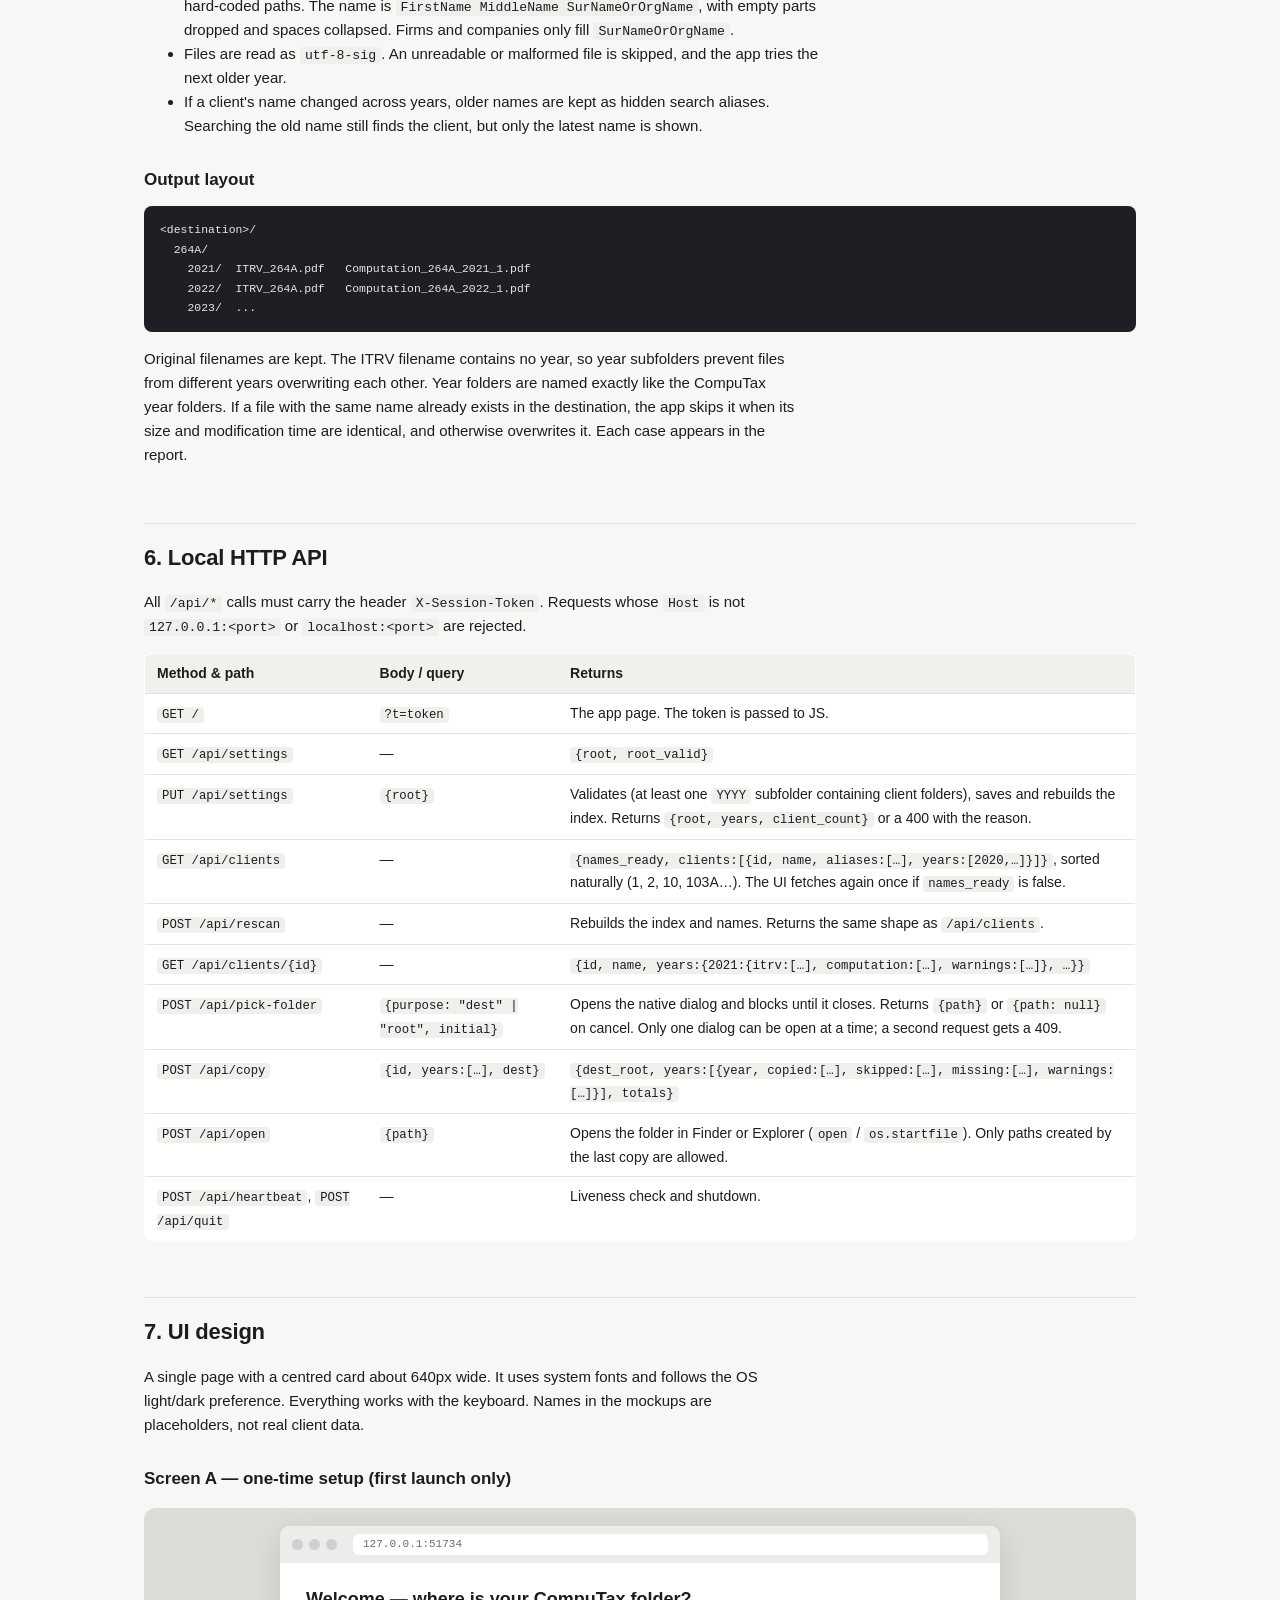
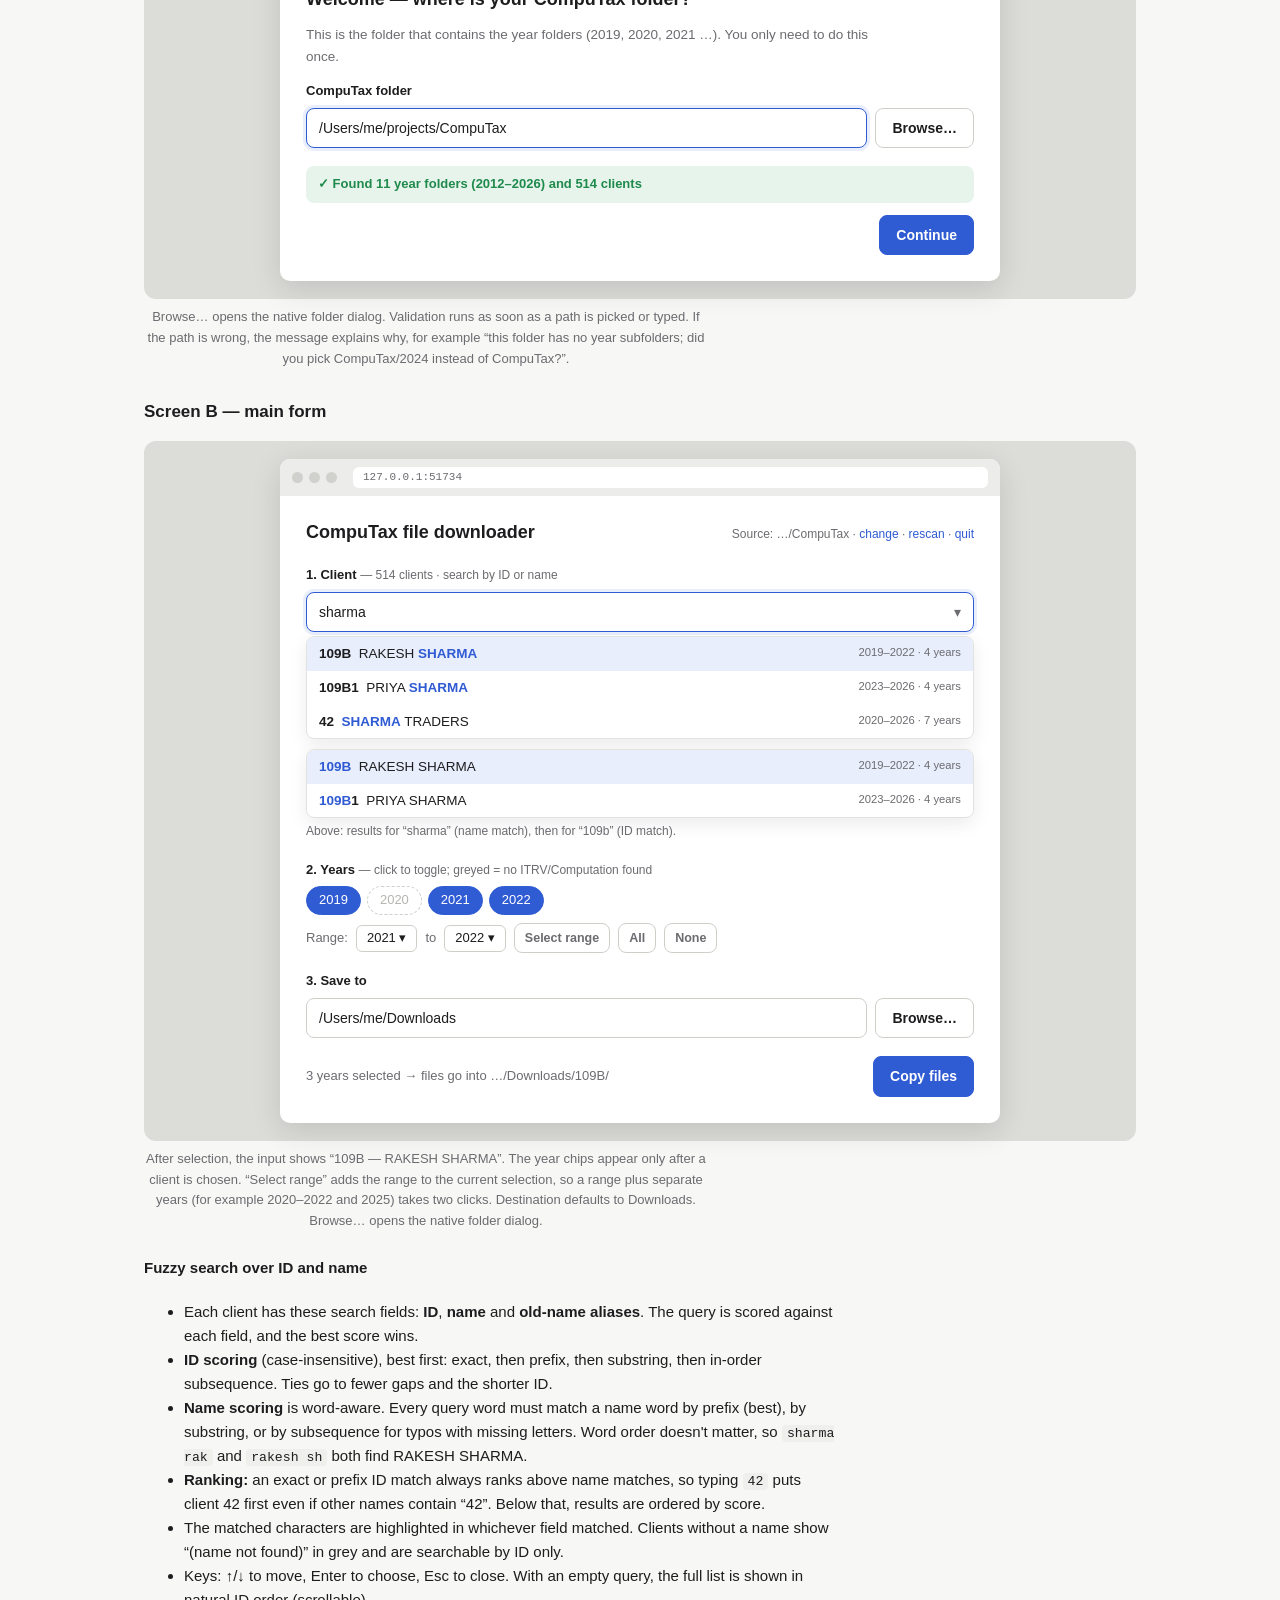
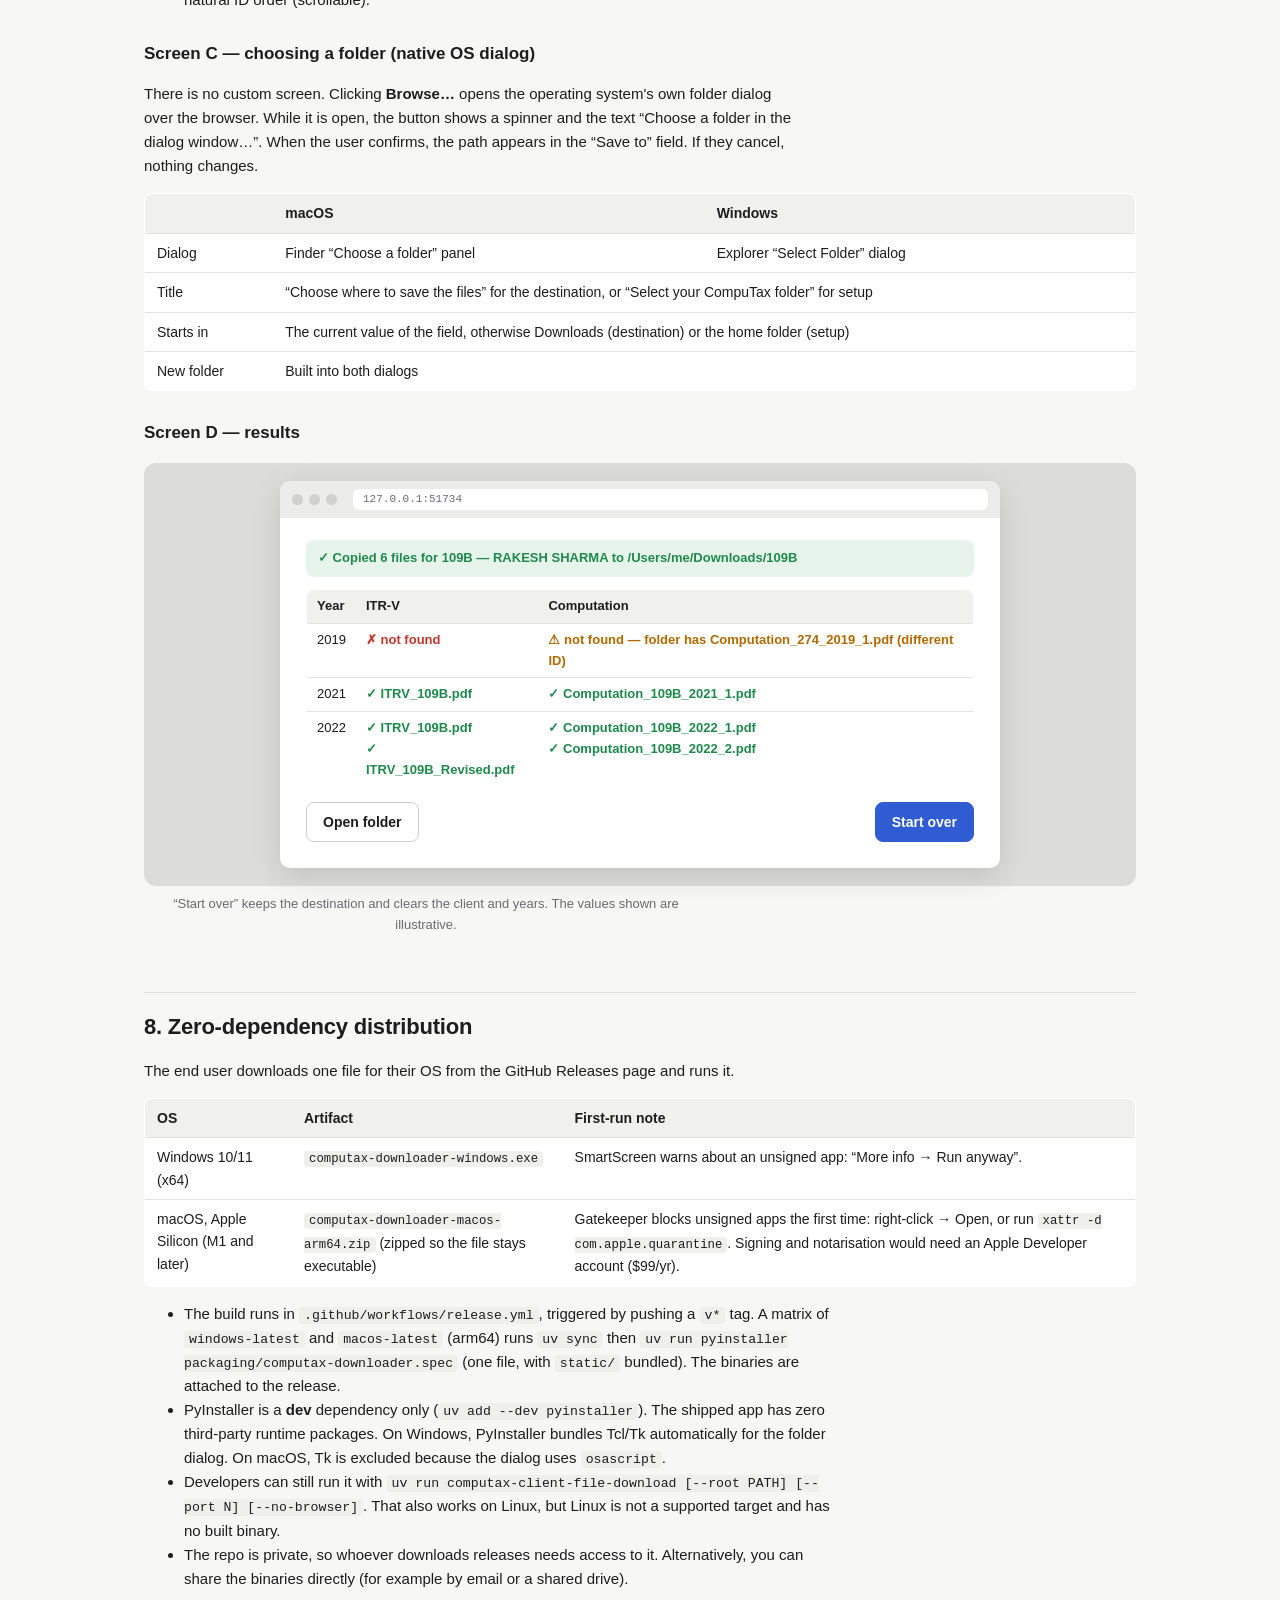
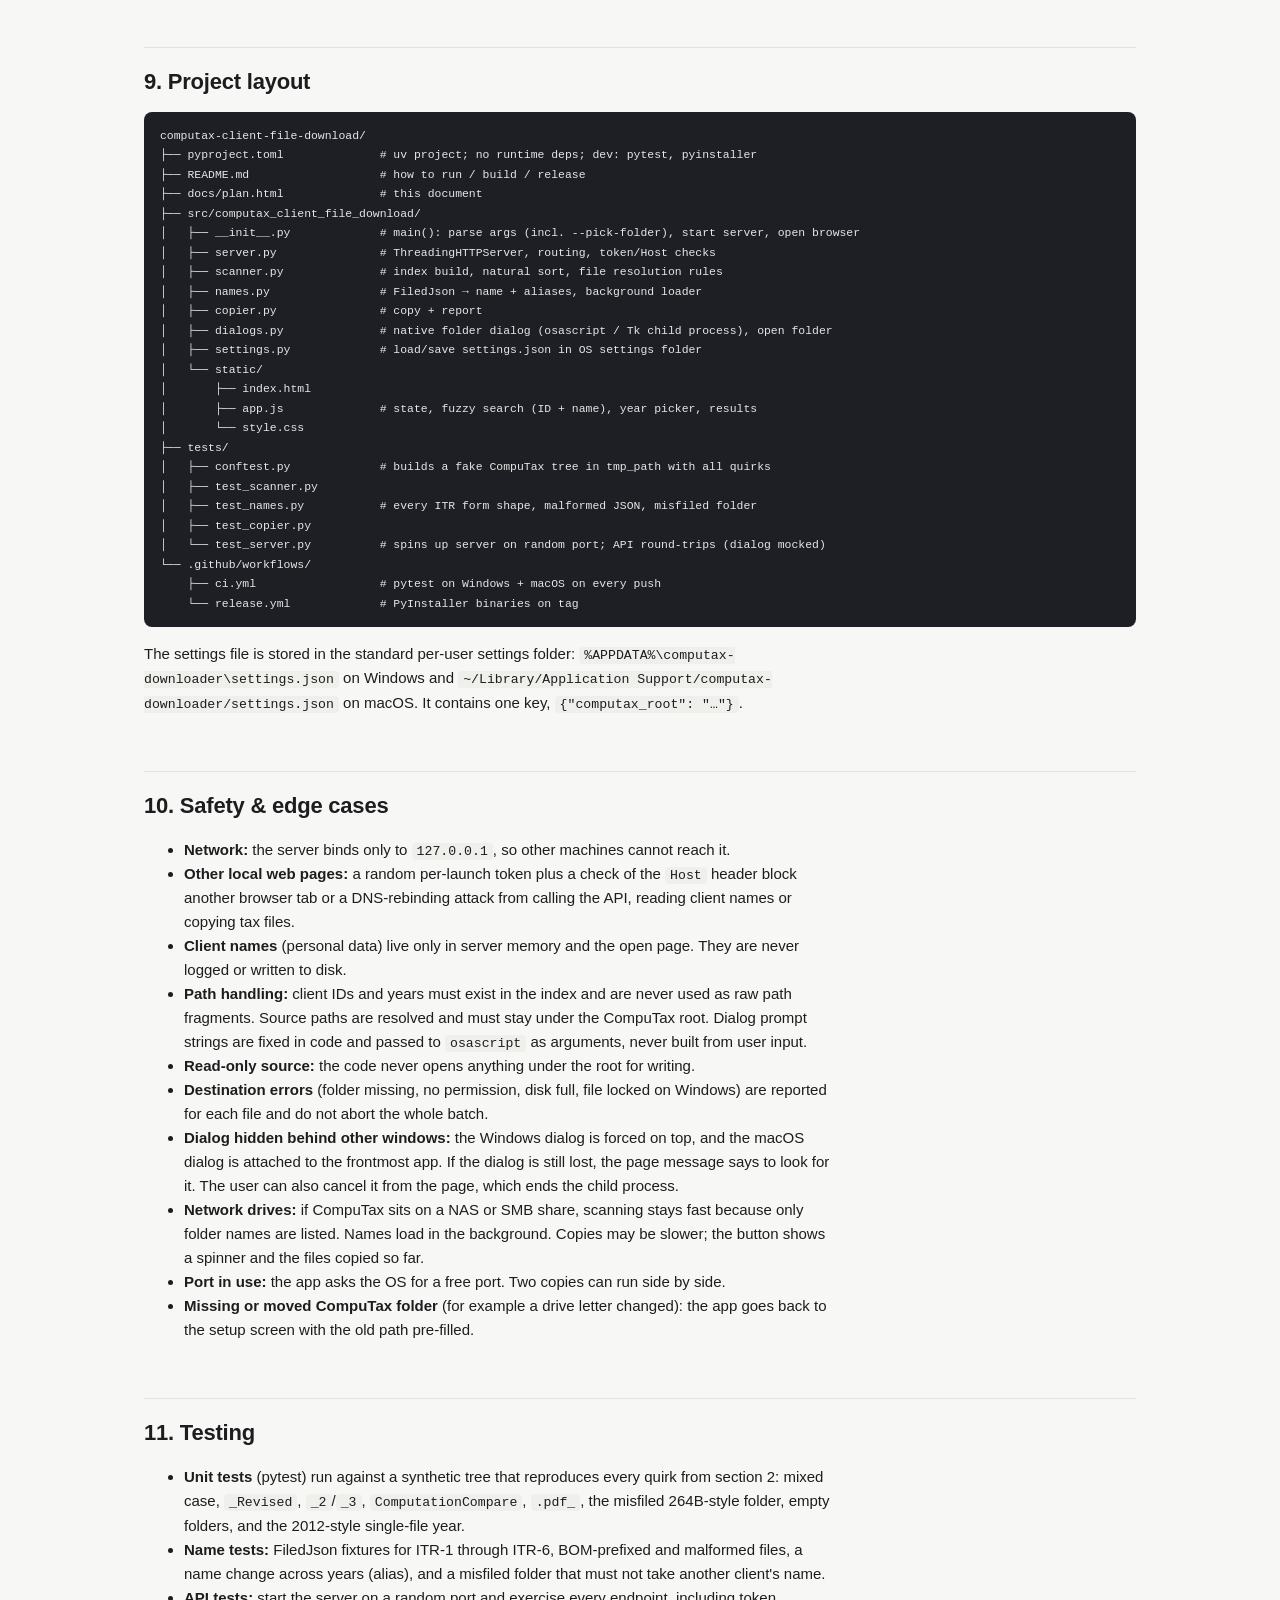
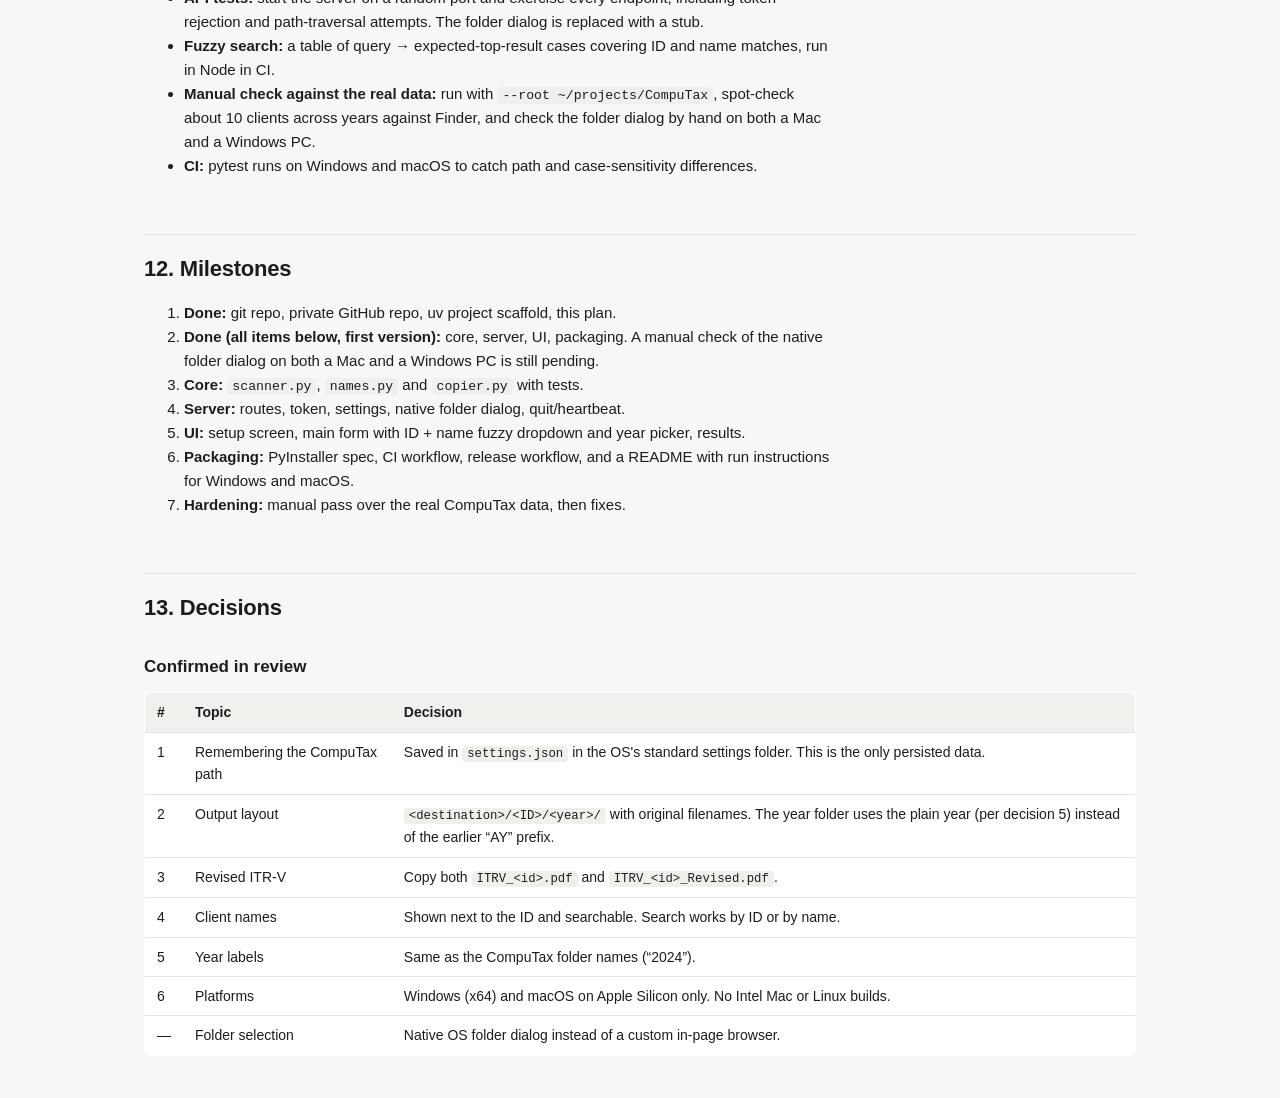
==== commit 30abb252: "Implement CompuTax client file downloader Local stdlib-only web app: indexes the CompuTax folder, se" ====
--- a/docs/plan.html
+++ b/docs/plan.html
@@ -95,14 +95,14 @@
 <main>
 
 <h1>CompuTax Client File Downloader</h1>
-<p class="sub">Plan, system design and UI design — draft for review, 5 Nov 2026. Nothing beyond the project scaffold has been built yet.</p>
+<p class="sub">Plan, system design and UI design — revision 2, 5 Nov 2026. Decisions from review are applied (see <a href="#decisions">section 13</a>). Nothing beyond the project scaffold has been built yet.</p>
 
 <nav class="toc">
   <a href="#summary">1. Summary</a>
   <a href="#data">2. What the CompuTax folder looks like</a>
   <a href="#reqs">3. Requirements</a>
   <a href="#arch">4. System design</a>
-  <a href="#rules">5. File-matching rules</a>
+  <a href="#rules">5. File-matching &amp; name rules</a>
   <a href="#api">6. Local HTTP API</a>
   <a href="#ui">7. UI design</a>
   <a href="#dist">8. Zero-dependency distribution</a>
@@ -110,17 +110,17 @@
   <a href="#security">10. Safety &amp; edge cases</a>
   <a href="#testing">11. Testing</a>
   <a href="#milestones">12. Milestones</a>
-  <a href="#questions">13. Decisions for you</a>
+  <a href="#decisions">13. Decisions</a>
 </nav>
 
 <!-- ================================================================== -->
 <h2 id="summary">1. Summary</h2>
-<p>A small local web app. The user double-clicks one executable (Windows, macOS or Linux). It starts a web server on <code>127.0.0.1</code> and opens the browser. On first launch, it asks once for the location of the <code>CompuTax</code> folder. After that, the user picks a client ID from a fuzzy-search dropdown, picks the years (a range, separate years, or both) and picks a destination folder. They click <b>Copy files</b>, and the app copies each year's <code>ITRV_&lt;id&gt;.pdf</code> and <code>Computation_&lt;id&gt;_&lt;year&gt;_&lt;n&gt;.pdf</code> into the destination. It then shows what was found and what was missing.</p>
-<ul>
-  <li><b>Backend:</b> Python 3.12, <b>standard library only</b> (<code>http.server</code>, <code>pathlib</code>, <code>shutil</code>, <code>json</code>, <code>webbrowser</code>). No third-party runtime packages.</li>
+<p>A small local web app. The user double-clicks one executable on Windows or macOS. It starts a web server on <code>127.0.0.1</code> and opens the browser. On first launch, it asks once for the location of the <code>CompuTax</code> folder and remembers it. After that, the user searches for a client <b>by ID or by name</b>, picks the years (a range, separate years, or both) and chooses a destination folder in the <b>operating system's own folder dialog</b>. They click <b>Copy files</b>, and the app copies each year's <code>ITRV_&lt;id&gt;.pdf</code> and <code>Computation_&lt;id&gt;_&lt;year&gt;_&lt;n&gt;.pdf</code> into the destination. It then shows what was found and what was missing.</p>
+<ul>
+  <li><b>Backend:</b> Python 3.12, <b>standard library only</b> (<code>http.server</code>, <code>pathlib</code>, <code>shutil</code>, <code>json</code>, <code>webbrowser</code>, <code>tkinter</code> for the Windows folder dialog). No third-party runtime packages.</li>
   <li><b>Frontend:</b> one HTML page with plain JavaScript and CSS, bundled inside the app. No framework, no CDN, and it works offline.</li>
-  <li><b>Shipping:</b> PyInstaller builds a single-file executable per OS in GitHub Actions. The user installs nothing, not even Python.</li>
-  <li><b>State:</b> no login, no database and no history. The only thing saved is the CompuTax folder path, so the app asks for it just once (see <a href="#questions">decision 1</a>).</li>
+  <li><b>Shipping:</b> PyInstaller builds a single-file executable for Windows and macOS in GitHub Actions. The user installs nothing, not even Python.</li>
+  <li><b>State:</b> no login, no database and no history. The only thing saved is the CompuTax folder path, in a one-key <code>settings.json</code> in the OS's standard settings folder. Client names are held in memory only and never written to disk.</li>
 </ul>
 
 <!-- ================================================================== -->
@@ -149,18 +149,32 @@
 Computation_1_2024_1.pdf      <span style="color:#7fd17f">&lt;-- wanted</span>
 ComputationCompare_2024_1.pdf <span style="color:#e08080">&lt;-- NOT wanted (different report)</span>
 ITRV_1.pdf                    <span style="color:#7fd17f">&lt;-- wanted</span>
-ITR.pdf   FiledJson_1_1.json  479341208_CWAxxxxx7L_A3.pdf ...</code></pre>
+FiledJson_1_1.json            <span style="color:#7fb4f0">&lt;-- source of the client's name</span>
+ITR.pdf   479341208_CWAxxxxx7L_A3.pdf ...</code></pre>
+
+<h3>Where client names come from</h3>
+<p>Names are not in any filename. They are inside <code>FiledJson_&lt;id&gt;_&lt;n&gt;.json</code> (the ITR JSON as filed), in an <code>AssesseeName</code> object such as <code>{"FirstName": "…", "MiddleName": "…", "SurNameOrOrgName": "…"}</code>. Its location depends on the ITR form:</p>
+<table>
+  <tr><th>ITR form</th><th>Path inside the JSON</th><th class="num">Files</th></tr>
+  <tr><td>ITR-3</td><td><code>ITR → ITR3 → PartA_GEN1 → PersonalInfo → AssesseeName</code></td><td class="num">591</td></tr>
+  <tr><td>ITR-1</td><td><code>ITR → ITR1 → PersonalInfo → AssesseeName</code></td><td class="num">507</td></tr>
+  <tr><td>ITR-2</td><td><code>ITR → ITR2 → PartA_GEN1 → PersonalInfo → AssesseeName</code></td><td class="num">341</td></tr>
+  <tr><td>ITR-4</td><td><code>ITR → ITR4 → PersonalInfo → AssesseeName</code></td><td class="num">180</td></tr>
+  <tr><td>ITR-6 (companies)</td><td><code>ITR → ITR6 → PartA_GEN1 → OrgFirmInfo → AssesseeName</code></td><td class="num">27</td></tr>
+  <tr><td>ITR-5 (firms)</td><td><code>ITR → ITR5 → PartA_GEN1 → OrgFirmInfo → AssesseeName</code></td><td class="num">23</td></tr>
+</table>
+<p><b>Coverage:</b> 413 of the 514 clients (about 80%) have at least one <code>FiledJson</code> file. The other clients appear in the dropdown by ID only.</p>
 
 <h3>Quirks the design must handle</h3>
 <table>
   <tr><th>Observation</th><th>Example</th><th>How the app handles it</th></tr>
-  <tr><td>The year folder is the <b>Assessment Year</b>. <code>FiledJson</code> in <code>2024/1</code> says <code>AssessmentYear: 2024</code>.</td><td><code>2024</code> = AY 2024-25</td><td>Label years as “AY 2024” in the UI, optionally with “(FY 2023-24)”.</td></tr>
+  <tr><td>The year folder is the Assessment Year. <code>FiledJson</code> in <code>2024/1</code> says <code>AssessmentYear: 2024</code>.</td><td><code>2024</code> = AY 2024-25</td><td>Years are shown exactly as the folder names (“2024”), with no AY/FY relabelling.</td></tr>
   <tr><td>The case of a client folder differs across years. The filename case can also differ from the folder's case.</td><td><code>2020/7d/ITRV_7D.pdf</code>, <code>2022/124e/Computation_124E_2022_1.pdf</code>, <code>2020/25A/ITRV_25a.pdf</code></td><td>Client IDs are matched case-insensitively. The dropdown shows one entry per ID, using the most common spelling.</td></tr>
   <tr><td>Some folders have more than one Computation file.</td><td><code>Computation_160_2022_1.pdf</code> + <code>_2.pdf</code>, and one <code>_3</code></td><td>Copy <b>all</b> <code>Computation_&lt;id&gt;_&lt;year&gt;_*.pdf</code> files. 14 folders have a <code>_2</code> file and 1 has a <code>_3</code> file.</td></tr>
-  <tr><td>Revised ITR-V files exist.</td><td><code>ITRV_160.pdf</code> + <code>ITRV_160_Revised.pdf</code> (6 cases)</td><td>Copy both by default (<a href="#questions">decision 3</a>).</td></tr>
+  <tr><td>Revised ITR-V files exist.</td><td><code>ITRV_160.pdf</code> + <code>ITRV_160_Revised.pdf</code> (6 cases)</td><td>Copy both the original and the revised file.</td></tr>
   <tr><td><code>ComputationCompare_*.pdf</code> shares the “Computation” prefix.</td><td><code>ComputationCompare_2024_1.pdf</code></td><td>Excluded. The pattern requires <code>Computation_</code> followed by the ID.</td></tr>
-  <tr><td>About 2,600 files have a trailing underscore on the extension.</td><td><code>2025/222A/222A_2025_TIS.pdf_</code></td><td>Ignored, because only names ending exactly in <code>.pdf</code> match.</td></tr>
-  <tr><td><b>A misfiled folder:</b> <code>2021/264B/</code> contains only client <b>274</b>'s files.</td><td><code>2021/264B/ITRV_274.pdf</code></td><td>Strict ID matching means 264B shows “not found” for 2021 instead of copying another client's return. The result row warns: “folder contains ITRV for a different ID (274)”.</td></tr>
+  <tr><td>About 2,600 files have a trailing underscore on the extension.</td><td><code>2025/222A/222A_2025_TIS.pdf_</code></td><td>Ignored, because only names ending exactly in <code>.pdf</code> or <code>.json</code> match.</td></tr>
+  <tr><td><b>A misfiled folder:</b> <code>2021/264B/</code> contains only client <b>274</b>'s files.</td><td><code>2021/264B/ITRV_274.pdf</code></td><td>Strict ID matching means 264B shows “not found” for 2021 instead of copying another client's return. The result row warns: “folder contains ITRV for a different ID (274)”. Name lookup also requires the <code>FiledJson</code> filename to carry the client's own ID, so 264B is not labelled with 274's name.</td></tr>
   <tr><td>Some client-years have neither file (ITR not filed, or folder still copying).</td><td><code>2024/103A/</code></td><td>Reported as missing in the results, and shown greyed out when picking years.</td></tr>
   <tr><td>The data is still being copied in.</td><td>—</td><td>A <b>Rescan</b> button rebuilds the index. Copies always re-check the live filesystem.</td></tr>
 </table>
@@ -169,16 +183,16 @@
 <h2 id="reqs">3. Requirements</h2>
 <h3>Functional</h3>
 <ol>
-  <li>On first launch, ask for the location of the <code>CompuTax</code> folder and check that it contains year folders. Remember it so the prompt is one-time. It can be changed later from the header.</li>
-  <li>Show every client ID found in the folder in a dropdown with fuzzy matching.</li>
-  <li>After an ID is chosen, show the years that ID exists in. The user can select separate years, a range, or both.</li>
-  <li>Let the user pick the destination folder.</li>
-  <li>Copy <code>ITRV_&lt;id&gt;.pdf</code> (plus <code>_Revised</code>) and every <code>Computation_&lt;id&gt;_&lt;year&gt;_&lt;n&gt;.pdf</code> for each selected year.</li>
+  <li>On first launch, ask for the location of the <code>CompuTax</code> folder (via the native folder dialog or a pasted path) and check that it contains year folders. Save it so the prompt is one-time. It can be changed later from the header.</li>
+  <li>Show every client found in a dropdown, as <b>ID + name</b>. Fuzzy search matches <b>either the ID or the name</b>.</li>
+  <li>After a client is chosen, show the years that client exists in. The user can select separate years, a range, or both.</li>
+  <li>Let the user pick the destination folder using the <b>native OS folder dialog</b>.</li>
+  <li>Copy <code>ITRV_&lt;id&gt;.pdf</code> (plus <code>_Revised</code>) and every <code>Computation_&lt;id&gt;_&lt;year&gt;_&lt;n&gt;.pdf</code> for each selected year into <code>&lt;destination&gt;/&lt;ID&gt;/&lt;year&gt;/</code>.</li>
   <li>Show a per-year report (copied, missing, warnings) with an <b>Open folder</b> button.</li>
 </ol>
 <h3>Non-functional</h3>
 <ul>
-  <li>Runs on Windows, macOS and Linux. The end user installs no dependencies.</li>
+  <li>Runs on Windows and macOS. The end user installs no dependencies.</li>
   <li>Local only: binds to <code>127.0.0.1</code> with no network exposure, no login and no telemetry.</li>
   <li>Never modifies or deletes anything inside <code>CompuTax</code> (read-only).</li>
   <li>Simple UI: one screen, three inputs, one button.</li>
@@ -192,8 +206,8 @@
     <h4>Browser (UI)</h4>
     <ul>
       <li>index.html + app.js + style.css</li>
-      <li>Fuzzy matcher (client-side)</li>
-      <li>Year picker, folder browser modal</li>
+      <li>Fuzzy matcher over ID + name (client-side)</li>
+      <li>Year picker</li>
       <li>Results table</li>
     </ul>
   </div>
@@ -203,18 +217,20 @@
     <ul>
       <li><b>server.py</b>: ThreadingHTTPServer, routing, token check, serves static files</li>
       <li><b>scanner.py</b>: builds the client→years index and resolves files</li>
+      <li><b>names.py</b>: reads client names from <code>FiledJson</code></li>
       <li><b>copier.py</b>: copies files and builds the per-year report</li>
-      <li><b>browse.py</b>: lists folders for the picker and opens the OS file manager</li>
+      <li><b>dialogs.py</b>: native folder dialog, open in Finder/Explorer</li>
       <li><b>settings.py</b>: stores the CompuTax path</li>
     </ul>
   </div>
-  <div class="arrow"><b>→</b>read-only<br><br><b>→</b>write</div>
+  <div class="arrow"><b>→</b>read-only<br><br><b>→</b>write<br><br><b>→</b>spawn</div>
   <div class="box">
-    <h4>Filesystem</h4>
+    <h4>OS</h4>
     <ul>
       <li><b>CompuTax/</b> &lt;year&gt;/&lt;id&gt;/ (read)</li>
       <li><b>Destination</b> folder (write)</li>
-      <li><b>settings.json</b> in the OS config dir (one key)</li>
+      <li><b>settings.json</b> in the OS settings folder (one key)</li>
+      <li><b>Native folder dialog</b> (macOS: <code>osascript</code>; Windows: Tk → Explorer dialog)</li>
     </ul>
   </div>
 </div>
@@ -223,37 +239,56 @@
 <ol>
   <li><b>Launch.</b> The executable finds a free port and generates a random session token. It starts the server on <code>127.0.0.1</code> and opens <code>http://127.0.0.1:&lt;port&gt;/?t=&lt;token&gt;</code> in the default browser. A small console window shows the URL and says “close this window to quit”.</li>
   <li><b>Settings.</b> The app reads <code>settings.json</code> for the saved CompuTax path. If the path is missing or no longer valid, the UI shows the one-time setup screen. A <code>--root PATH</code> command-line flag overrides the saved path.</li>
-  <li><b>Index.</b> One <code>os.scandir</code> pass over each <code>&lt;root&gt;/&lt;YYYY&gt;/</code> builds <code>{ID_UPPER: {display_id, years: {year: folder_path}}}</code>. It lists folder names only and does not read any files, so it takes milliseconds for about 2,600 folders. The index is kept in memory and rebuilt on <b>Rescan</b>.</li>
-  <li><b>Per-client detail.</b> When an ID is selected, the server lists only that client's year folders. For each year it reports which ITRV and Computation files exist, so the year chips can show availability.</li>
+  <li><b>Index.</b> One <code>os.scandir</code> pass over each <code>&lt;root&gt;/&lt;YYYY&gt;/</code> builds <code>{ID_UPPER: {display_id, years: {year: folder_path}}}</code>. It lists folder names only, so it takes milliseconds for about 2,600 folders.</li>
+  <li><b>Names.</b> A background thread then reads one <code>FiledJson</code> per client (the most recent year that has one) and adds the name to the index. This is roughly 413 small JSON reads, under a second on a local disk and a few seconds on a network share. The dropdown works by ID immediately, and names appear as soon as they are loaded. Both the ID index and the names are rebuilt on <b>Rescan</b>.</li>
+  <li><b>Per-client detail.</b> When a client is selected, the server lists only that client's year folders. For each year it reports which ITRV and Computation files exist, so the year chips can show availability.</li>
+  <li><b>Choose folder.</b> <b>Browse…</b> calls <code>/api/pick-folder</code>. The server opens the native folder dialog and waits, and the request returns the chosen path, or <code>null</code> if the user cancels.</li>
   <li><b>Copy.</b> On submit, the server re-resolves files against the live disk and copies them with <code>shutil.copy2</code>, which keeps timestamps. It returns the per-year report.</li>
-  <li><b>Quit.</b> The user clicks <b>Quit</b> in the header or closes the console window. The browser sends a heartbeat every 15 seconds. If no heartbeat arrives for about 2 minutes, the server exits by itself, so no orphan process is left behind.</li>
+  <li><b>Quit.</b> The user clicks <b>Quit</b> in the header or closes the console window. The browser sends a heartbeat every 15 seconds. If no heartbeat arrives for 10 minutes, the server exits by itself, so no orphan process is left behind. The timeout is generous because browsers slow down timers in background tabs. The heartbeat timer is paused while a folder dialog is open.</li>
 </ol>
 
+<h3>Native folder dialog</h3>
+<p>Browsers cannot reveal a real folder path to a web page, so the dialog is opened by the local Python server, not the browser. The app needs to write several files, so it uses the OS's <b>“choose folder”</b> dialog rather than a per-file “Save As” dialog, which would mean one prompt per PDF. The same dialog is used for the one-time CompuTax setup.</p>
+<table>
+  <tr><th>OS</th><th>How</th><th>What the user sees</th></tr>
+  <tr><td>macOS</td><td><code>osascript</code> runs <code>choose folder with prompt "…" default location "…"</code>. The command is addressed to the frontmost app (the browser), so the dialog opens on top of it. It is built into macOS, so nothing is bundled.</td><td>The standard Finder open panel, including sidebar, iCloud and “New Folder”. Cancelling returns <code>null</code>.</td></tr>
+  <tr><td>Windows</td><td>The server re-launches its own executable with <code>--pick-folder</code>. That child process calls <code>tkinter.filedialog.askdirectory</code> from a hidden, always-on-top window and prints the result. Tk 8.6 on Windows uses the modern Explorer folder dialog. Running it in a separate process avoids Tk threading issues inside the server.</td><td>The standard Explorer “Select Folder” dialog, including Quick access, drives, network locations and “New folder”.</td></tr>
+</table>
+<p>While the dialog is open, the page shows “Choose a folder in the dialog window…”. The path field next to <b>Browse…</b> can also be typed or pasted into directly, as a fallback.</p>
+
 <h3>Key design choices</h3>
 <table>
   <tr><th>Choice</th><th>Why</th><th>Alternatives rejected</th></tr>
-  <tr><td>Stdlib <code>http.server</code></td><td>No runtime dependencies, which keeps the PyInstaller build small (about 8–12 MB). With one local user and a handful of requests, a framework adds nothing.</td><td>Flask/FastAPI add dependencies and size with no benefit here.</td></tr>
-  <tr><td>Fuzzy matching in the browser</td><td>514 IDs is tiny. The full list is sent once, so filtering is instant on every keystroke without a server round-trip.</td><td>A server-side search endpoint adds latency for no gain.</td></tr>
-  <tr><td>In-page folder browser for the destination and CompuTax path</td><td>Works the same on every OS and is always in front of the browser. Native dialogs started from a background server process are unreliable: on macOS, tkinter must run on the main thread and the dialog often opens behind the browser.</td><td>A tkinter <code>askdirectory</code> dialog, or a plain text box only. A paste-a-path box is still offered.</td></tr>
+  <tr><td>Stdlib <code>http.server</code></td><td>No runtime dependencies, which keeps the PyInstaller build small (about 10–15 MB including Tk on Windows). With one local user and a handful of requests, a framework adds nothing.</td><td>Flask/FastAPI add dependencies and size with no benefit here.</td></tr>
+  <tr><td>Fuzzy matching in the browser</td><td>514 clients with names is about 20 KB of JSON. It is sent once, so filtering is instant on every keystroke.</td><td>A server-side search endpoint adds latency for no gain.</td></tr>
+  <tr><td>Native folder dialog opened by the server</td><td>Familiar to the user, and it returns a real path that the server can write to.</td><td>The browser's <code>showDirectoryPicker()</code> works only in Chrome/Edge and gives no path. A self-designed folder browser was replaced at your request.</td></tr>
   <tr><td>Strict, case-insensitive ID matching on filenames</td><td>The 264B/274 case shows that “take any ITRV in the folder” could hand over another client's tax return.</td><td>Loose matching.</td></tr>
-  <tr><td>PyInstaller one-file build per OS via GitHub Actions</td><td>PyInstaller cannot cross-compile, so CI runners for each OS produce the binaries.</td><td>Asking the user to install Python or uv.</td></tr>
-</table>
-
-<!-- ================================================================== -->
-<h2 id="rules">5. File-matching rules</h2>
+  <tr><td>PyInstaller one-file build per OS via GitHub Actions</td><td>PyInstaller cannot cross-compile, so a Windows runner and a macOS runner each produce their own binary.</td><td>Asking the user to install Python or uv.</td></tr>
+</table>
+
+<!-- ================================================================== -->
+<h2 id="rules">5. File-matching &amp; name rules</h2>
 <p>For client <code>ID</code> and year <code>Y</code>, the client folder is the one under <code>&lt;root&gt;/Y/</code> whose name equals <code>ID</code> case-insensitively. Inside it, these case-insensitive full-name regexes apply:</p>
 <pre><code>ITRV        ^ITRV_{ID}(_Revised)?\.pdf$
-Computation ^Computation_{ID}_{Y}_\d+\.pdf$</code></pre>
+Computation ^Computation_{ID}_{Y}_\d+\.pdf$
+FiledJson   ^FiledJson_{ID}_\d+\.json$        (names only)</code></pre>
 <p><code>{ID}</code> is passed through <code>re.escape</code>. <code>ComputationCompare_*</code>, <code>*.pdf_</code> and every other file are ignored. If a pattern matches nothing but the folder contains an <code>ITRV_*.pdf</code> or <code>Computation_*.pdf</code> for a <i>different</i> ID, the report shows a warning and the file is not copied.</p>
 
+<h3>Client name</h3>
+<ul>
+  <li>The app uses the most recent year that has a matching <code>FiledJson</code>. If there are several in that year, it uses the highest <code>_n</code>.</li>
+  <li>It finds the first <code>AssesseeName</code> object by walking the JSON, so it works for every ITR form without hard-coded paths. The name is <code>FirstName MiddleName SurNameOrOrgName</code>, with empty parts dropped and spaces collapsed. Firms and companies only fill <code>SurNameOrOrgName</code>.</li>
+  <li>Files are read as <code>utf-8-sig</code>. An unreadable or malformed file is skipped, and the app tries the next older year.</li>
+  <li>If a client's name changed across years, older names are kept as hidden search aliases. Searching the old name still finds the client, but only the latest name is shown.</li>
+</ul>
+
 <h3>Output layout</h3>
-<p>Recommended layout (<a href="#questions">decision 2</a>):</p>
 <pre><code>&lt;destination&gt;/
   264A/
-    AY2021/  ITRV_264A.pdf   Computation_264A_2021_1.pdf
-    AY2022/  ITRV_264A.pdf   Computation_264A_2022_1.pdf
-    AY2023/  ...</code></pre>
-<p>Original filenames are kept. The ITRV filename contains no year, so year subfolders prevent files from different years overwriting each other. If a file with the same name already exists in the destination, the app skips it when its size and modification time are identical, and otherwise overwrites it. Each case appears in the report.</p>
+    2021/  ITRV_264A.pdf   Computation_264A_2021_1.pdf
+    2022/  ITRV_264A.pdf   Computation_264A_2022_1.pdf
+    2023/  ...</code></pre>
+<p>Original filenames are kept. The ITRV filename contains no year, so year subfolders prevent files from different years overwriting each other. Year folders are named exactly like the CompuTax year folders. If a file with the same name already exists in the destination, the app skips it when its size and modification time are identical, and otherwise overwrites it. Each case appears in the report.</p>
 
 <!-- ================================================================== -->
 <h2 id="api">6. Local HTTP API</h2>
@@ -263,19 +298,18 @@
   <tr><td><code>GET /</code></td><td><code>?t=token</code></td><td>The app page. The token is passed to JS.</td></tr>
   <tr><td><code>GET /api/settings</code></td><td>—</td><td><code>{root, root_valid}</code></td></tr>
   <tr><td><code>PUT /api/settings</code></td><td><code>{root}</code></td><td>Validates (at least one <code>YYYY</code> subfolder containing client folders), saves and rebuilds the index. Returns <code>{root, years, client_count}</code> or a 400 with the reason.</td></tr>
-  <tr><td><code>GET /api/clients</code></td><td>—</td><td><code>[{id, years:[2020,…]}]</code>, sorted naturally (1, 2, 10, 103A…)</td></tr>
-  <tr><td><code>POST /api/rescan</code></td><td>—</td><td>Rebuilds the index. Returns the same shape as <code>/api/clients</code>.</td></tr>
-  <tr><td><code>GET /api/clients/{id}</code></td><td>—</td><td><code>{id, years:{2021:{itrv:[…], computation:[…], warnings:[…]}, …}}</code></td></tr>
-  <tr><td><code>GET /api/browse</code></td><td><code>?path=</code> (empty = home)</td><td><code>{path, parent, dirs:[…], shortcuts:[Home, Desktop, Documents, Downloads, drives…]}</code></td></tr>
-  <tr><td><code>POST /api/mkdir</code></td><td><code>{parent, name}</code></td><td>Creates a folder from the picker's “New folder” button.</td></tr>
+  <tr><td><code>GET /api/clients</code></td><td>—</td><td><code>{names_ready, clients:[{id, name, aliases:[…], years:[2020,…]}]}</code>, sorted naturally (1, 2, 10, 103A…). The UI fetches again once if <code>names_ready</code> is false.</td></tr>
+  <tr><td><code>POST /api/rescan</code></td><td>—</td><td>Rebuilds the index and names. Returns the same shape as <code>/api/clients</code>.</td></tr>
+  <tr><td><code>GET /api/clients/{id}</code></td><td>—</td><td><code>{id, name, years:{2021:{itrv:[…], computation:[…], warnings:[…]}, …}}</code></td></tr>
+  <tr><td><code>POST /api/pick-folder</code></td><td><code>{purpose: "dest" | "root", initial}</code></td><td>Opens the native dialog and blocks until it closes. Returns <code>{path}</code> or <code>{path: null}</code> on cancel. Only one dialog can be open at a time; a second request gets a 409.</td></tr>
   <tr><td><code>POST /api/copy</code></td><td><code>{id, years:[…], dest}</code></td><td><code>{dest_root, years:[{year, copied:[…], skipped:[…], missing:[…], warnings:[…]}], totals}</code></td></tr>
-  <tr><td><code>POST /api/open</code></td><td><code>{path}</code></td><td>Opens the folder in Finder, Explorer or the Linux file manager (<code>open</code> / <code>os.startfile</code> / <code>xdg-open</code>).</td></tr>
+  <tr><td><code>POST /api/open</code></td><td><code>{path}</code></td><td>Opens the folder in Finder or Explorer (<code>open</code> / <code>os.startfile</code>). Only paths created by the last copy are allowed.</td></tr>
   <tr><td><code>POST /api/heartbeat</code>, <code>POST /api/quit</code></td><td>—</td><td>Liveness check and shutdown.</td></tr>
 </table>
 
 <!-- ================================================================== -->
 <h2 id="ui">7. UI design</h2>
-<p>A single page with a centred card about 640px wide. It uses system fonts and follows the OS light/dark preference. Everything works with the keyboard.</p>
+<p>A single page with a centred card about 640px wide. It uses system fonts and follows the OS light/dark preference. Everything works with the keyboard. Names in the mockups are placeholders, not real client data.</p>
 
 <h3>Screen A — one-time setup (first launch only)</h3>
 <div class="mock-wrap"><div class="win">
@@ -291,7 +325,7 @@
     <div class="actions"><span></span><span class="btn primary">Continue</span></div>
   </div>
 </div></div>
-<p class="caption">Validation runs as the user types or picks a folder. If the path is wrong, the message explains why, for example “this folder has no year subfolders; did you pick CompuTax/2024 instead of CompuTax?”.</p>
+<p class="caption">Browse… opens the native folder dialog. Validation runs as soon as a path is picked or typed. If the path is wrong, the message explains why, for example “this folder has no year subfolders; did you pick CompuTax/2024 instead of CompuTax?”.</p>
 
 <h3>Screen B — main form</h3>
 <div class="mock-wrap"><div class="win">
@@ -300,18 +334,24 @@
     <div class="app-head"><h5>CompuTax file downloader</h5><small>Source: …/CompuTax · <a>change</a> · <a>rescan</a> · <a>quit</a></small></div>
 
     <div class="field">
-      <label>1. Client ID <span class="hint">— 514 clients · type to search</span></label>
-      <div class="input focus"><span>109b</span><span style="color:var(--muted)">▾</span></div>
+      <label>1. Client <span class="hint">— 514 clients · search by ID or name</span></label>
+      <div class="input focus"><span>sharma</span><span style="color:var(--muted)">▾</span></div>
       <div class="dropdown">
-        <div class="sel"><span><mark>109B</mark></span><small>AY 2019–2022 · 4 years</small></div>
-        <div><span><mark>109B</mark>1</span><small>AY 2023–2026 · 4 years</small></div>
+        <div class="sel"><span><b>109B</b> &nbsp;RAKESH <mark>SHARMA</mark></span><small>2019–2022 · 4 years</small></div>
+        <div><span><b>109B1</b> &nbsp;PRIYA <mark>SHARMA</mark></span><small>2023–2026 · 4 years</small></div>
+        <div><span><b>42</b> &nbsp;<mark>SHARMA</mark> TRADERS</span><small>2020–2026 · 7 years</small></div>
       </div>
+      <div class="dropdown" style="margin-top:10px">
+        <div class="sel"><span><b><mark>109B</mark></b> &nbsp;RAKESH SHARMA</span><small>2019–2022 · 4 years</small></div>
+        <div><span><b><mark>109B</mark>1</b> &nbsp;PRIYA SHARMA</span><small>2023–2026 · 4 years</small></div>
+      </div>
+      <div class="hint" style="font-size:12px;color:var(--muted);margin-top:4px">Above: results for “sharma” (name match), then for “109b” (ID match).</div>
     </div>
 
     <div class="field">
-      <label>2. Assessment years <span class="hint">— click to toggle; greyed = no ITRV/Computation found</span></label>
+      <label>2. Years <span class="hint">— click to toggle; greyed = no ITRV/Computation found</span></label>
       <div class="chips">
-        <span class="chip on">2019</span><span class="chip">2020</span><span class="chip on">2021</span><span class="chip on">2022</span>
+        <span class="chip on">2019</span><span class="chip off">2020</span><span class="chip on">2021</span><span class="chip on">2022</span>
       </div>
       <div class="row">Range: <span class="mini">2021 ▾</span> to <span class="mini">2022 ▾</span> <span class="btn sm">Select range</span> <span class="btn sm">All</span> <span class="btn sm">None</span></div>
     </div>
@@ -322,42 +362,40 @@
     </div>
 
     <div class="actions">
-      <span class="summary">3 years selected → about 6 files into …/Downloads/109B/</span>
+      <span class="summary">3 years selected → files go into …/Downloads/109B/</span>
       <span class="btn primary">Copy files</span>
     </div>
   </div>
 </div></div>
-<p class="caption">The year chips appear only after a client is chosen. “Select range” adds the range to the current selection, so a range plus separate years (for example 2020–2022 and 2025) takes two clicks. Destination defaults to Downloads.</p>
-
-<h4>Fuzzy matching behaviour</h4>
-<ul>
-  <li>Case-insensitive. Results are ranked: exact match, then prefix, then substring, then in-order subsequence. Ties are broken by fewer gaps and shorter ID. Matched characters are highlighted.</li>
-  <li>Examples: <code>109b</code> → 109B, 109B1; <code>neha</code> → NEHA1…NEHA5; <code>7d</code> → 7D first.</li>
-  <li>Keys: ↑/↓ to move, Enter to choose, Esc to close. With an empty query, the full list is shown in natural order (scrollable).</li>
-  <li>Optional extra (<a href="#questions">decision 4</a>): show the assessee's name next to the ID and make it searchable. The name would be read from <code>FiledJson_*.json</code>, which exists for about 88% of client-years.</li>
-</ul>
-
-<h3>Screen C — folder picker (used for both CompuTax and destination)</h3>
-<div class="mock-wrap"><div class="modal-bg"><div class="modal">
-  <b>Choose destination folder</b>
-  <div class="crumbs">/ Users / me / Documents / Clients</div>
-  <div class="shortcuts"><span class="btn sm">Home</span><span class="btn sm">Desktop</span><span class="btn sm">Documents</span><span class="btn sm">Downloads</span><span class="btn sm">↑ Up</span></div>
-  <div class="dirlist">
-    <div>📁 2024 returns</div>
-    <div class="sel">📁 Tax exports</div>
-    <div>📁 Scans</div>
-  </div>
-  <div class="actions" style="margin-top:12px"><span class="btn sm">+ New folder</span><span><span class="btn sm">Cancel</span> <span class="btn sm primary" style="background:var(--accent);color:#fff;border-color:var(--accent)">Use this folder</span></span></div>
-</div></div></div>
-<p class="caption">Double-click enters a folder. The path text field on the main form also accepts a pasted path. On Windows, the shortcuts row also lists drives (C:\, D:\ …).</p>
+<p class="caption">After selection, the input shows “109B — RAKESH SHARMA”. The year chips appear only after a client is chosen. “Select range” adds the range to the current selection, so a range plus separate years (for example 2020–2022 and 2025) takes two clicks. Destination defaults to Downloads. Browse… opens the native folder dialog.</p>
+
+<h4>Fuzzy search over ID and name</h4>
+<ul>
+  <li>Each client has these search fields: <b>ID</b>, <b>name</b> and <b>old-name aliases</b>. The query is scored against each field, and the best score wins.</li>
+  <li><b>ID scoring</b> (case-insensitive), best first: exact, then prefix, then substring, then in-order subsequence. Ties go to fewer gaps and the shorter ID.</li>
+  <li><b>Name scoring</b> is word-aware. Every query word must match a name word by prefix (best), by substring, or by subsequence for typos with missing letters. Word order doesn't matter, so <code>sharma rak</code> and <code>rakesh sh</code> both find RAKESH SHARMA.</li>
+  <li><b>Ranking:</b> an exact or prefix ID match always ranks above name matches, so typing <code>42</code> puts client 42 first even if other names contain “42”. Below that, results are ordered by score.</li>
+  <li>The matched characters are highlighted in whichever field matched. Clients without a name show “(name not found)” in grey and are searchable by ID only.</li>
+  <li>Keys: ↑/↓ to move, Enter to choose, Esc to close. With an empty query, the full list is shown in natural ID order (scrollable).</li>
+</ul>
+
+<h3>Screen C — choosing a folder (native OS dialog)</h3>
+<p>There is no custom screen. Clicking <b>Browse…</b> opens the operating system's own folder dialog over the browser. While it is open, the button shows a spinner and the text “Choose a folder in the dialog window…”. When the user confirms, the path appears in the “Save to” field. If they cancel, nothing changes.</p>
+<table>
+  <tr><th></th><th>macOS</th><th>Windows</th></tr>
+  <tr><td>Dialog</td><td>Finder “Choose a folder” panel</td><td>Explorer “Select Folder” dialog</td></tr>
+  <tr><td>Title</td><td colspan="2">“Choose where to save the files” for the destination, or “Select your CompuTax folder” for setup</td></tr>
+  <tr><td>Starts in</td><td colspan="2">The current value of the field, otherwise Downloads (destination) or the home folder (setup)</td></tr>
+  <tr><td>New folder</td><td colspan="2">Built into both dialogs</td></tr>
+</table>
 
 <h3>Screen D — results</h3>
 <div class="mock-wrap"><div class="win">
   <div class="win-bar"><i></i><i></i><i></i><span>127.0.0.1:51734</span></div>
   <div class="app">
-    <div class="banner-ok">✓ Copied 6 files for client 109B to /Users/me/Downloads/109B</div>
+    <div class="banner-ok">✓ Copied 6 files for 109B — RAKESH SHARMA to /Users/me/Downloads/109B</div>
     <table class="res">
-      <tr><th>AY</th><th>ITR-V</th><th>Computation</th></tr>
+      <tr><th>Year</th><th>ITR-V</th><th>Computation</th></tr>
       <tr><td>2019</td><td class="miss">✗ not found</td><td class="wn">⚠ not found — folder has Computation_274_2019_1.pdf (different ID)</td></tr>
       <tr><td>2021</td><td class="ok">✓ ITRV_109B.pdf</td><td class="ok">✓ Computation_109B_2021_1.pdf</td></tr>
       <tr><td>2022</td><td class="ok">✓ ITRV_109B.pdf<br>✓ ITRV_109B_Revised.pdf</td><td class="ok">✓ Computation_109B_2022_1.pdf<br>✓ Computation_109B_2022_2.pdf</td></tr>
@@ -372,15 +410,15 @@
 <p>The end user downloads one file for their OS from the GitHub Releases page and runs it.</p>
 <table>
   <tr><th>OS</th><th>Artifact</th><th>First-run note</th></tr>
-  <tr><td>Windows 10/11</td><td><code>computax-downloader-windows.exe</code></td><td>SmartScreen warns about an unsigned app: “More info → Run anyway”.</td></tr>
-  <tr><td>macOS (Apple Silicon + Intel)</td><td><code>computax-downloader-macos-arm64</code>, <code>…-x86_64</code></td><td>Gatekeeper blocks unsigned apps the first time: right-click → Open, or run <code>xattr -d com.apple.quarantine</code>. Signing and notarisation would need an Apple Developer account ($99/yr).</td></tr>
-  <tr><td>Linux x86_64</td><td><code>computax-downloader-linux</code></td><td><code>chmod +x</code> after download.</td></tr>
-</table>
-<ul>
-  <li>The build runs in <code>.github/workflows/release.yml</code>. A matrix of <code>windows-latest</code>, <code>macos-14</code> (arm64), <code>macos-13</code> (x86_64) and <code>ubuntu-22.04</code> runs <code>uv sync</code> then <code>uv run pyinstaller --onefile --add-data static</code>, triggered by pushing a <code>v*</code> tag. Ubuntu 22.04 keeps glibc old enough for most distros.</li>
-  <li>PyInstaller is a <b>dev</b> dependency only (<code>uv add --dev pyinstaller</code>). The shipped app has zero third-party runtime packages.</li>
-  <li>Developers can still run it with <code>uv run computax-client-file-download [--root PATH] [--port N] [--no-browser]</code>.</li>
-  <li>Note: the repo is private, so whoever downloads releases needs access to it. Alternatively, you can share the binaries directly (for example by email or a shared drive).</li>
+  <tr><td>Windows 10/11 (x64)</td><td><code>computax-downloader-windows.exe</code></td><td>SmartScreen warns about an unsigned app: “More info → Run anyway”.</td></tr>
+  <tr><td>macOS, Apple Silicon (M1 and later)</td><td><code>computax-downloader-macos-arm64.zip</code> (zipped so the file stays executable)</td><td>Gatekeeper blocks unsigned apps the first time: right-click → Open, or run <code>xattr -d com.apple.quarantine</code>. Signing and notarisation would need an Apple Developer account ($99/yr).</td></tr>
+  
+</table>
+<ul>
+  <li>The build runs in <code>.github/workflows/release.yml</code>, triggered by pushing a <code>v*</code> tag. A matrix of <code>windows-latest</code> and <code>macos-latest</code> (arm64) runs <code>uv sync</code> then <code>uv run pyinstaller packaging/computax-downloader.spec</code> (one file, with <code>static/</code> bundled). The binaries are attached to the release.</li>
+  <li>PyInstaller is a <b>dev</b> dependency only (<code>uv add --dev pyinstaller</code>). The shipped app has zero third-party runtime packages. On Windows, PyInstaller bundles Tcl/Tk automatically for the folder dialog. On macOS, Tk is excluded because the dialog uses <code>osascript</code>.</li>
+  <li>Developers can still run it with <code>uv run computax-client-file-download [--root PATH] [--port N] [--no-browser]</code>. That also works on Linux, but Linux is not a supported target and has no built binary.</li>
+  <li>The repo is private, so whoever downloads releases needs access to it. Alternatively, you can share the binaries directly (for example by email or a shared drive).</li>
 </ul>
 
 <!-- ================================================================== -->
@@ -390,35 +428,39 @@
 ├── README.md                   # how to run / build / release
 ├── docs/plan.html              # this document
 ├── src/computax_client_file_download/
-│   ├── __init__.py             # main(): parse args, start server, open browser
+│   ├── __init__.py             # main(): parse args (incl. --pick-folder), start server, open browser
 │   ├── server.py               # ThreadingHTTPServer, routing, token/Host checks
 │   ├── scanner.py              # index build, natural sort, file resolution rules
+│   ├── names.py                # FiledJson → name + aliases, background loader
 │   ├── copier.py               # copy + report
-│   ├── browse.py               # folder listing, shortcuts, open-in-file-manager
-│   ├── settings.py             # load/save settings.json in OS config dir
+│   ├── dialogs.py              # native folder dialog (osascript / Tk child process), open folder
+│   ├── settings.py             # load/save settings.json in OS settings folder
 │   └── static/
 │       ├── index.html
-│       ├── app.js              # state, fuzzy match, year picker, modal, results
+│       ├── app.js              # state, fuzzy search (ID + name), year picker, results
 │       └── style.css
 ├── tests/
 │   ├── conftest.py             # builds a fake CompuTax tree in tmp_path with all quirks
 │   ├── test_scanner.py
+│   ├── test_names.py           # every ITR form shape, malformed JSON, misfiled folder
 │   ├── test_copier.py
-│   └── test_server.py          # spins up server on random port; API round-trips
+│   └── test_server.py          # spins up server on random port; API round-trips (dialog mocked)
 └── .github/workflows/
-    ├── ci.yml                  # pytest on 3 OSes on every push
+    ├── ci.yml                  # pytest on Windows + macOS on every push
     └── release.yml             # PyInstaller binaries on tag</code></pre>
-<p>The settings file is stored in the standard per-user config folder: <code>%APPDATA%\computax-downloader\settings.json</code> on Windows, <code>~/Library/Application Support/computax-downloader/</code> on macOS, and <code>$XDG_CONFIG_HOME</code> or <code>~/.config/computax-downloader/</code> on Linux. It contains one key, <code>{"computax_root": "…"}</code>.</p>
+<p>The settings file is stored in the standard per-user settings folder: <code>%APPDATA%\computax-downloader\settings.json</code> on Windows and <code>~/Library/Application Support/computax-downloader/settings.json</code> on macOS. It contains one key, <code>{"computax_root": "…"}</code>.</p>
 
 <!-- ================================================================== -->
 <h2 id="security">10. Safety &amp; edge cases</h2>
 <ul>
   <li><b>Network:</b> the server binds only to <code>127.0.0.1</code>, so other machines cannot reach it.</li>
-  <li><b>Other local web pages:</b> a random per-launch token plus a check of the <code>Host</code> header block another browser tab or a DNS-rebinding attack from calling the API and copying tax files.</li>
-  <li><b>Path handling:</b> client IDs and years must exist in the index and are never used as raw path fragments. Source paths are resolved and must stay under the CompuTax root.</li>
+  <li><b>Other local web pages:</b> a random per-launch token plus a check of the <code>Host</code> header block another browser tab or a DNS-rebinding attack from calling the API, reading client names or copying tax files.</li>
+  <li><b>Client names</b> (personal data) live only in server memory and the open page. They are never logged or written to disk.</li>
+  <li><b>Path handling:</b> client IDs and years must exist in the index and are never used as raw path fragments. Source paths are resolved and must stay under the CompuTax root. Dialog prompt strings are fixed in code and passed to <code>osascript</code> as arguments, never built from user input.</li>
   <li><b>Read-only source:</b> the code never opens anything under the root for writing.</li>
   <li><b>Destination errors</b> (folder missing, no permission, disk full, file locked on Windows) are reported for each file and do not abort the whole batch.</li>
-  <li><b>Network drives:</b> if CompuTax sits on a NAS or SMB share, scanning stays fast because only folder names are listed. Copies may be slower; the button shows a spinner and the files copied so far.</li>
+  <li><b>Dialog hidden behind other windows:</b> the Windows dialog is forced on top, and the macOS dialog is attached to the frontmost app. If the dialog is still lost, the page message says to look for it. The user can also cancel it from the page, which ends the child process.</li>
+  <li><b>Network drives:</b> if CompuTax sits on a NAS or SMB share, scanning stays fast because only folder names are listed. Names load in the background. Copies may be slower; the button shows a spinner and the files copied so far.</li>
   <li><b>Port in use:</b> the app asks the OS for a free port. Two copies can run side by side.</li>
   <li><b>Missing or moved CompuTax folder</b> (for example a drive letter changed): the app goes back to the setup screen with the old path pre-filled.</li>
 </ul>
@@ -427,34 +469,40 @@
 <h2 id="testing">11. Testing</h2>
 <ul>
   <li><b>Unit tests</b> (pytest) run against a synthetic tree that reproduces every quirk from section 2: mixed case, <code>_Revised</code>, <code>_2</code>/<code>_3</code>, <code>ComputationCompare</code>, <code>.pdf_</code>, the misfiled 264B-style folder, empty folders, and the 2012-style single-file year.</li>
-  <li><b>API tests:</b> start the server on a random port and exercise every endpoint, including token rejection and path-traversal attempts.</li>
-  <li><b>Fuzzy matcher:</b> a small set of query → expected-top-result cases, run in Node by CI or in a browser test page.</li>
-  <li><b>Manual check against the real data:</b> run with <code>--root ~/projects/CompuTax</code> and spot-check about 10 clients across years against Finder.</li>
-  <li><b>CI:</b> pytest runs on Windows, macOS and Linux to catch path and case-sensitivity differences.</li>
+  <li><b>Name tests:</b> FiledJson fixtures for ITR-1 through ITR-6, BOM-prefixed and malformed files, a name change across years (alias), and a misfiled folder that must not take another client's name.</li>
+  <li><b>API tests:</b> start the server on a random port and exercise every endpoint, including token rejection and path-traversal attempts. The folder dialog is replaced with a stub.</li>
+  <li><b>Fuzzy search:</b> a table of query → expected-top-result cases covering ID and name matches, run in Node in CI.</li>
+  <li><b>Manual check against the real data:</b> run with <code>--root ~/projects/CompuTax</code>, spot-check about 10 clients across years against Finder, and check the folder dialog by hand on both a Mac and a Windows PC.</li>
+  <li><b>CI:</b> pytest runs on Windows and macOS to catch path and case-sensitivity differences.</li>
 </ul>
 
 <!-- ================================================================== -->
 <h2 id="milestones">12. Milestones</h2>
 <ol>
   <li><b>Done:</b> git repo, private GitHub repo, uv project scaffold, this plan.</li>
-  <li><b>Core:</b> <code>scanner.py</code> and <code>copier.py</code> with tests.</li>
-  <li><b>Server:</b> routes, token, settings, folder browsing, quit/heartbeat.</li>
-  <li><b>UI:</b> setup screen, main form with fuzzy dropdown and year picker, folder modal, results.</li>
-  <li><b>Packaging:</b> PyInstaller spec, CI workflow, release workflow, and a README with run instructions for each OS.</li>
+  <li><b>Done (all items below, first version):</b> core, server, UI, packaging. A manual check of the native folder dialog on both a Mac and a Windows PC is still pending.</li>
+  <li><b>Core:</b> <code>scanner.py</code>, <code>names.py</code> and <code>copier.py</code> with tests.</li>
+  <li><b>Server:</b> routes, token, settings, native folder dialog, quit/heartbeat.</li>
+  <li><b>UI:</b> setup screen, main form with ID + name fuzzy dropdown and year picker, results.</li>
+  <li><b>Packaging:</b> PyInstaller spec, CI workflow, release workflow, and a README with run instructions for Windows and macOS.</li>
   <li><b>Hardening:</b> manual pass over the real CompuTax data, then fixes.</li>
 </ol>
 
 <!-- ================================================================== -->
-<h2 id="questions">13. Decisions for you</h2>
-<table>
-  <tr><th>#</th><th>Question</th><th>Recommendation</th><th>Alternative</th></tr>
-  <tr><td>1</td><td>How should the CompuTax path be remembered? A one-time prompt needs the path saved somewhere, which slightly bends “no data persistence”.</td><td><span class="tag rec">Recommended</span> Save only this path in a one-line <code>settings.json</code> in the OS config folder. Nothing else is ever stored.</td><td>Keep it in memory only, so the app asks once per launch. Or use a <code>--root</code> flag or a <code>computax_root.txt</code> placed next to the executable.</td></tr>
-  <tr><td>2</td><td>Output folder layout?</td><td><span class="tag rec">Recommended</span> <code>dest/&lt;ID&gt;/AY&lt;year&gt;/</code> with the original filenames.</td><td>Flat <code>dest/</code> with ITRV renamed to <code>ITRV_&lt;ID&gt;_&lt;year&gt;.pdf</code>. Or <code>dest/&lt;year&gt;/</code> without the ID folder.</td></tr>
-  <tr><td>3</td><td>Should <code>ITRV_&lt;id&gt;_Revised.pdf</code> be copied?</td><td><span class="tag rec">Recommended</span> Copy both the original and the revised file.</td><td>Copy only the revised file when it exists, or only the original.</td></tr>
-  <tr><td>4</td><td>Show client names (from <code>FiledJson</code>) in the dropdown and make them searchable?</td><td>Worth adding. Typing a name is easier than remembering “109B1”. It costs one JSON read per client at index time (can be done lazily), and names are only shown locally.</td><td>IDs only, exactly as specified.</td></tr>
-  <tr><td>5</td><td>Should year labels show AY or FY?</td><td>“AY 2024” to match the folder names, with “(FY 2023-24)” in small text.</td><td>Raw “2024”.</td></tr>
-  <tr><td>6</td><td>Do you need Intel Mac and Linux builds?</td><td>Build all four. It is free in CI.</td><td>Windows and Apple Silicon only.</td></tr>
-</table>
+<h2 id="decisions">13. Decisions</h2>
+<h3>Confirmed in review</h3>
+<table>
+  <tr><th>#</th><th>Topic</th><th>Decision</th></tr>
+  <tr><td>1</td><td>Remembering the CompuTax path</td><td>Saved in <code>settings.json</code> in the OS's standard settings folder. This is the only persisted data.</td></tr>
+  <tr><td>2</td><td>Output layout</td><td><code>&lt;destination&gt;/&lt;ID&gt;/&lt;year&gt;/</code> with original filenames. The year folder uses the plain year (per decision 5) instead of the earlier “AY” prefix.</td></tr>
+  <tr><td>3</td><td>Revised ITR-V</td><td>Copy both <code>ITRV_&lt;id&gt;.pdf</code> and <code>ITRV_&lt;id&gt;_Revised.pdf</code>.</td></tr>
+  <tr><td>4</td><td>Client names</td><td>Shown next to the ID and searchable. Search works by ID or by name.</td></tr>
+  <tr><td>5</td><td>Year labels</td><td>Same as the CompuTax folder names (“2024”).</td></tr>
+  <tr><td>6</td><td>Platforms</td><td>Windows (x64) and macOS on Apple Silicon only. No Intel Mac or Linux builds.</td></tr>
+  <tr><td>—</td><td>Folder selection</td><td>Native OS folder dialog instead of a custom in-page browser.</td></tr>
+</table>
+
+
 
 </main>
 </body>
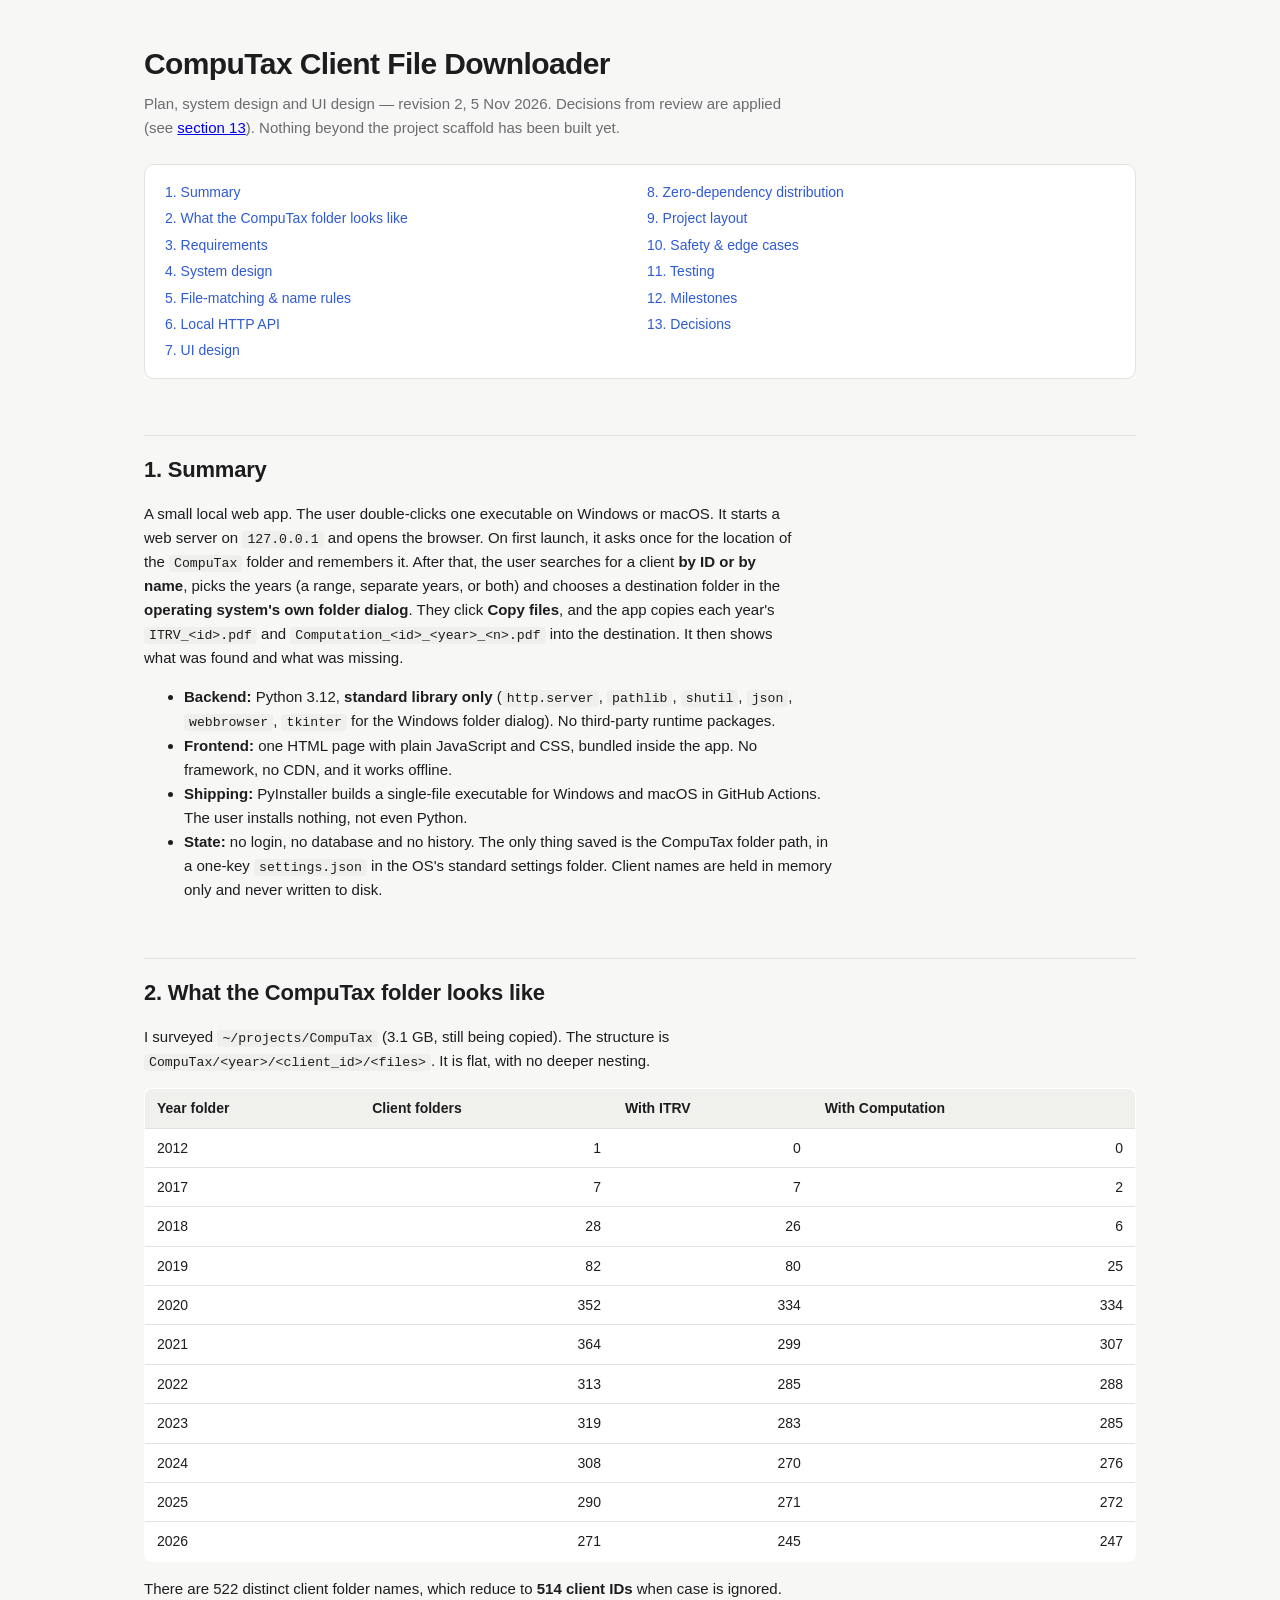
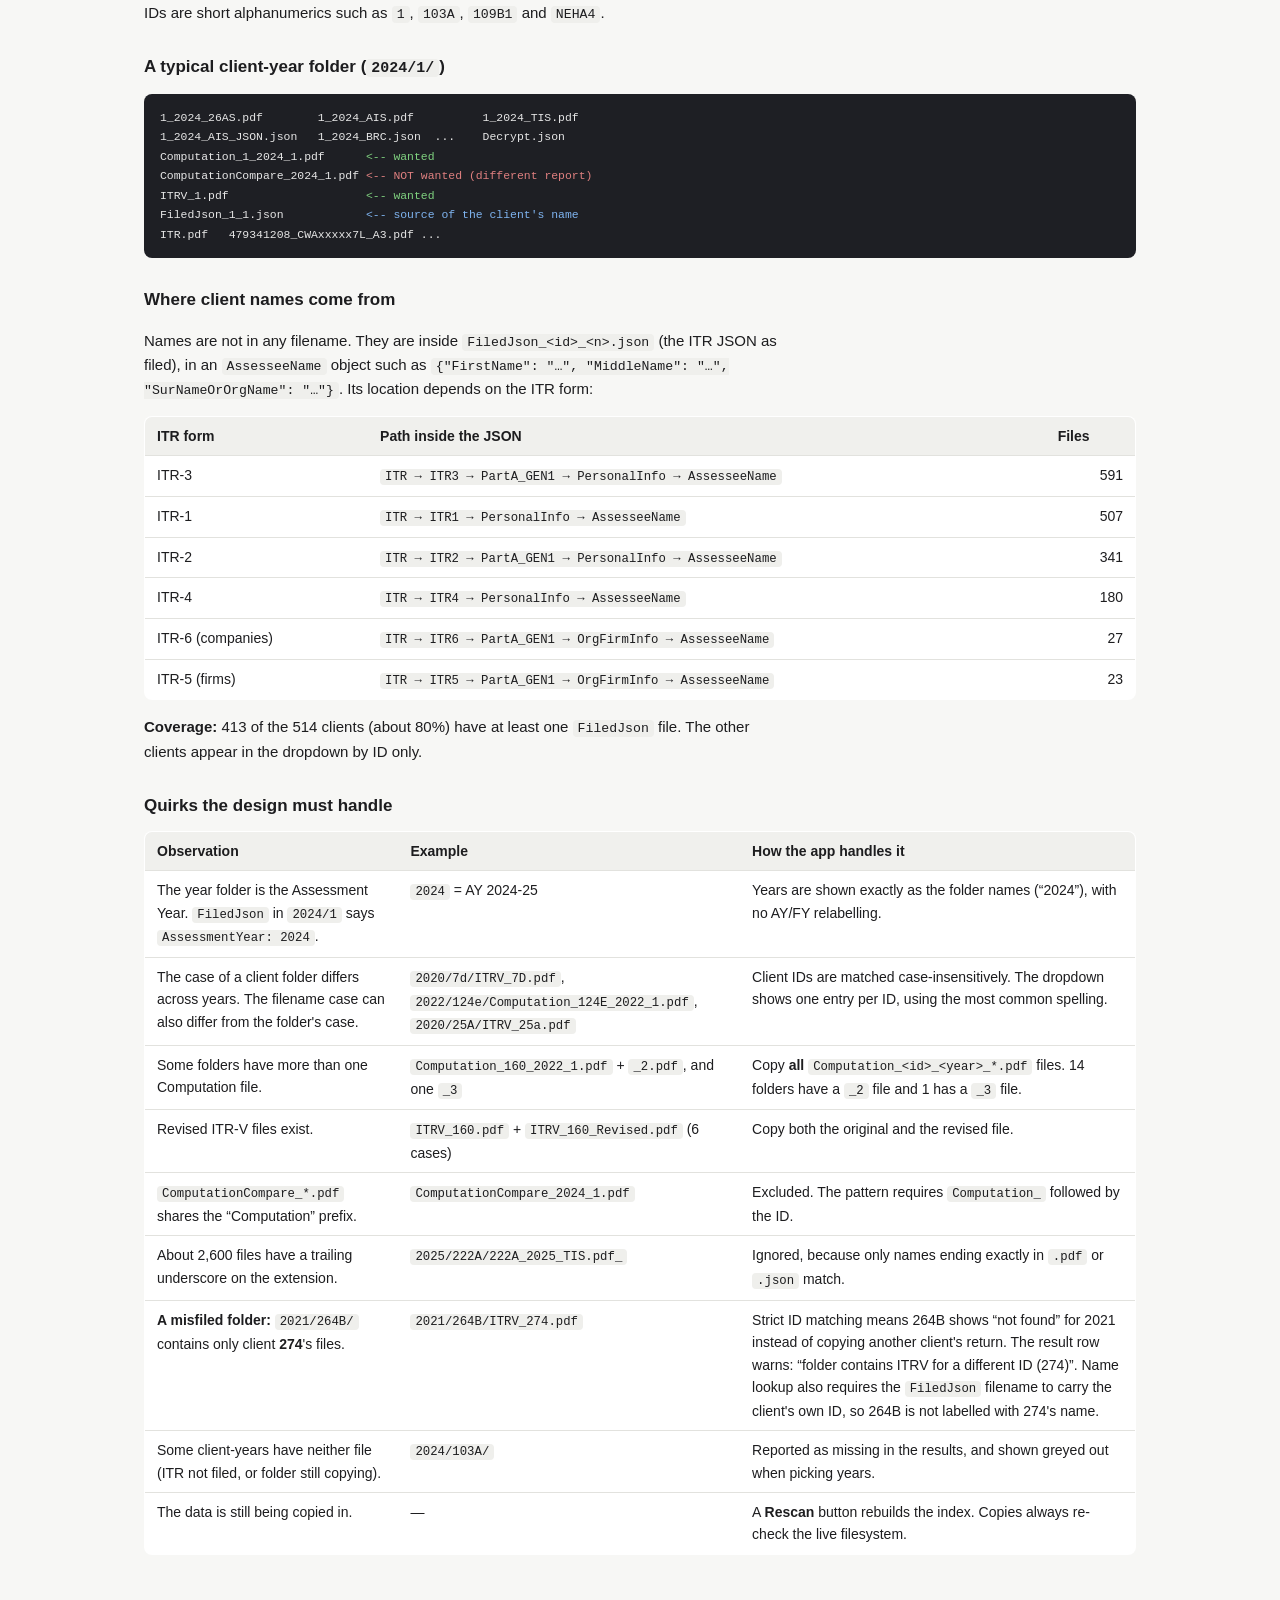
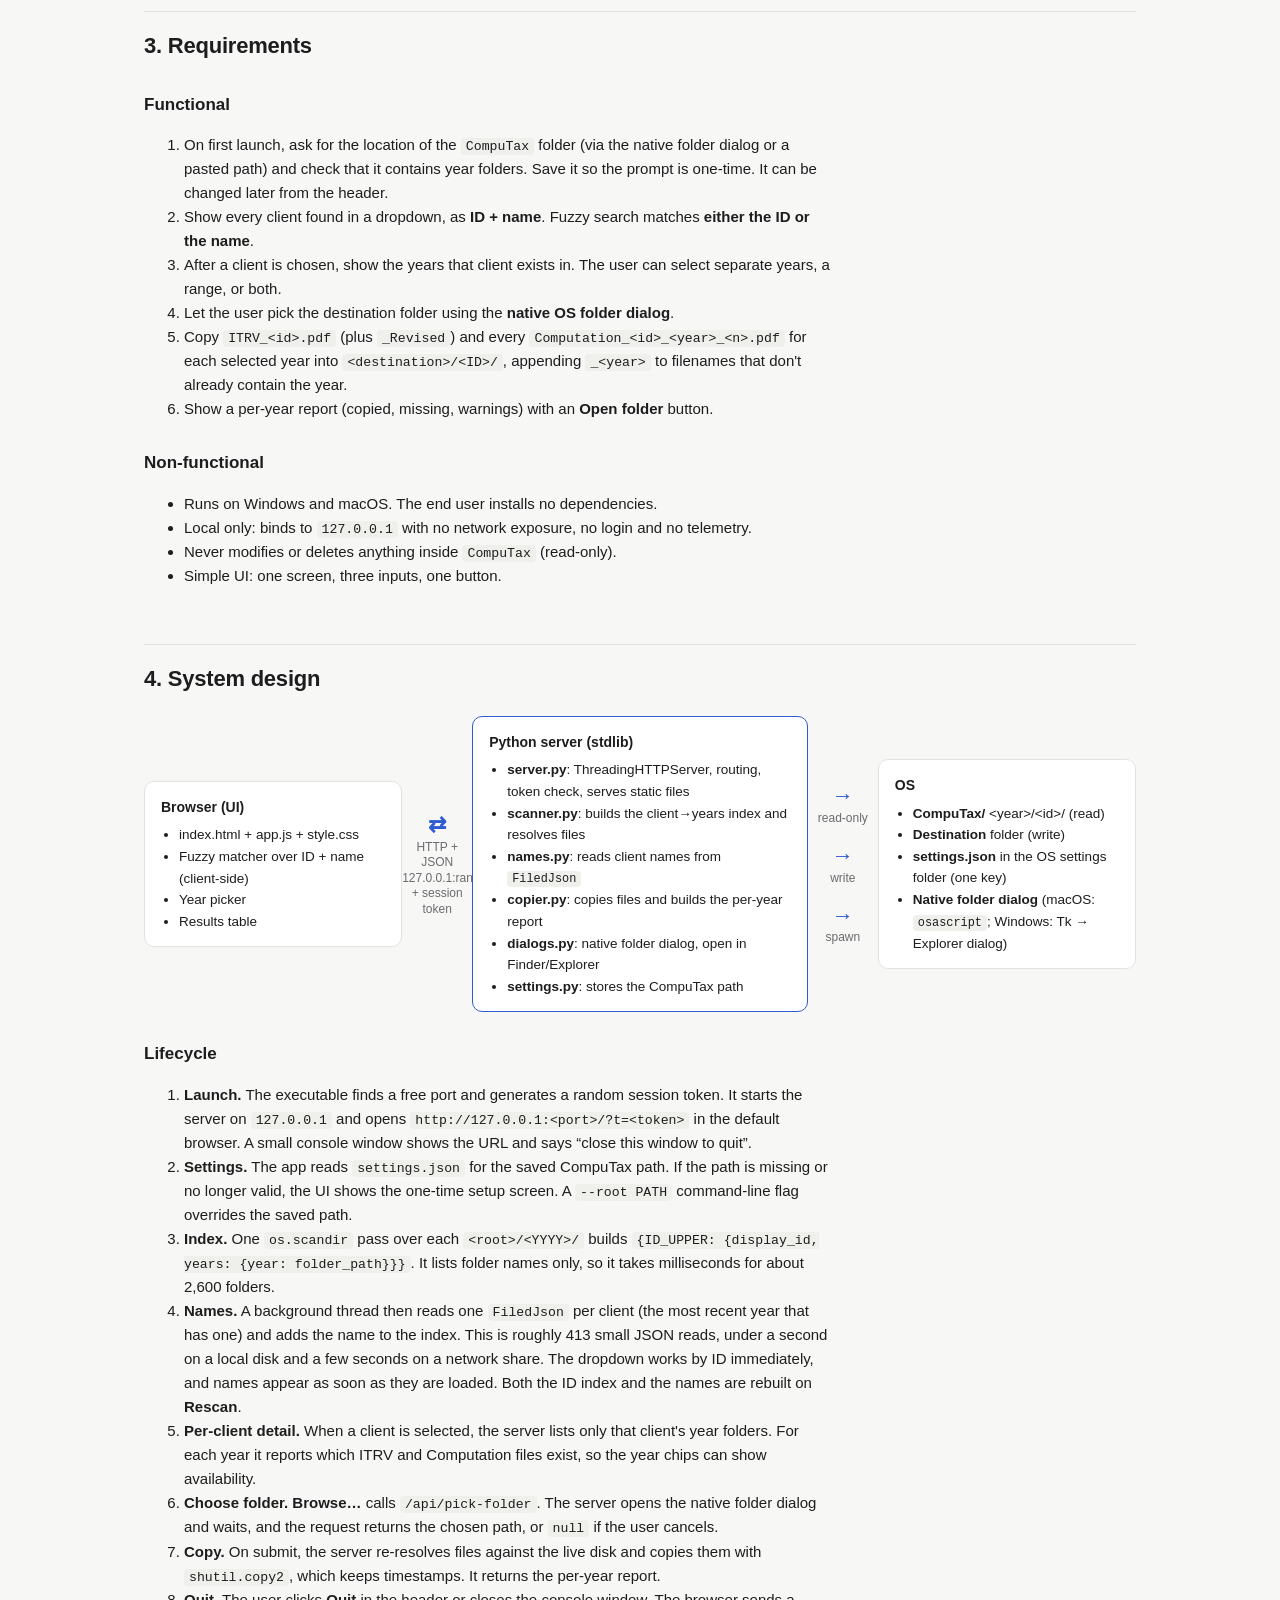
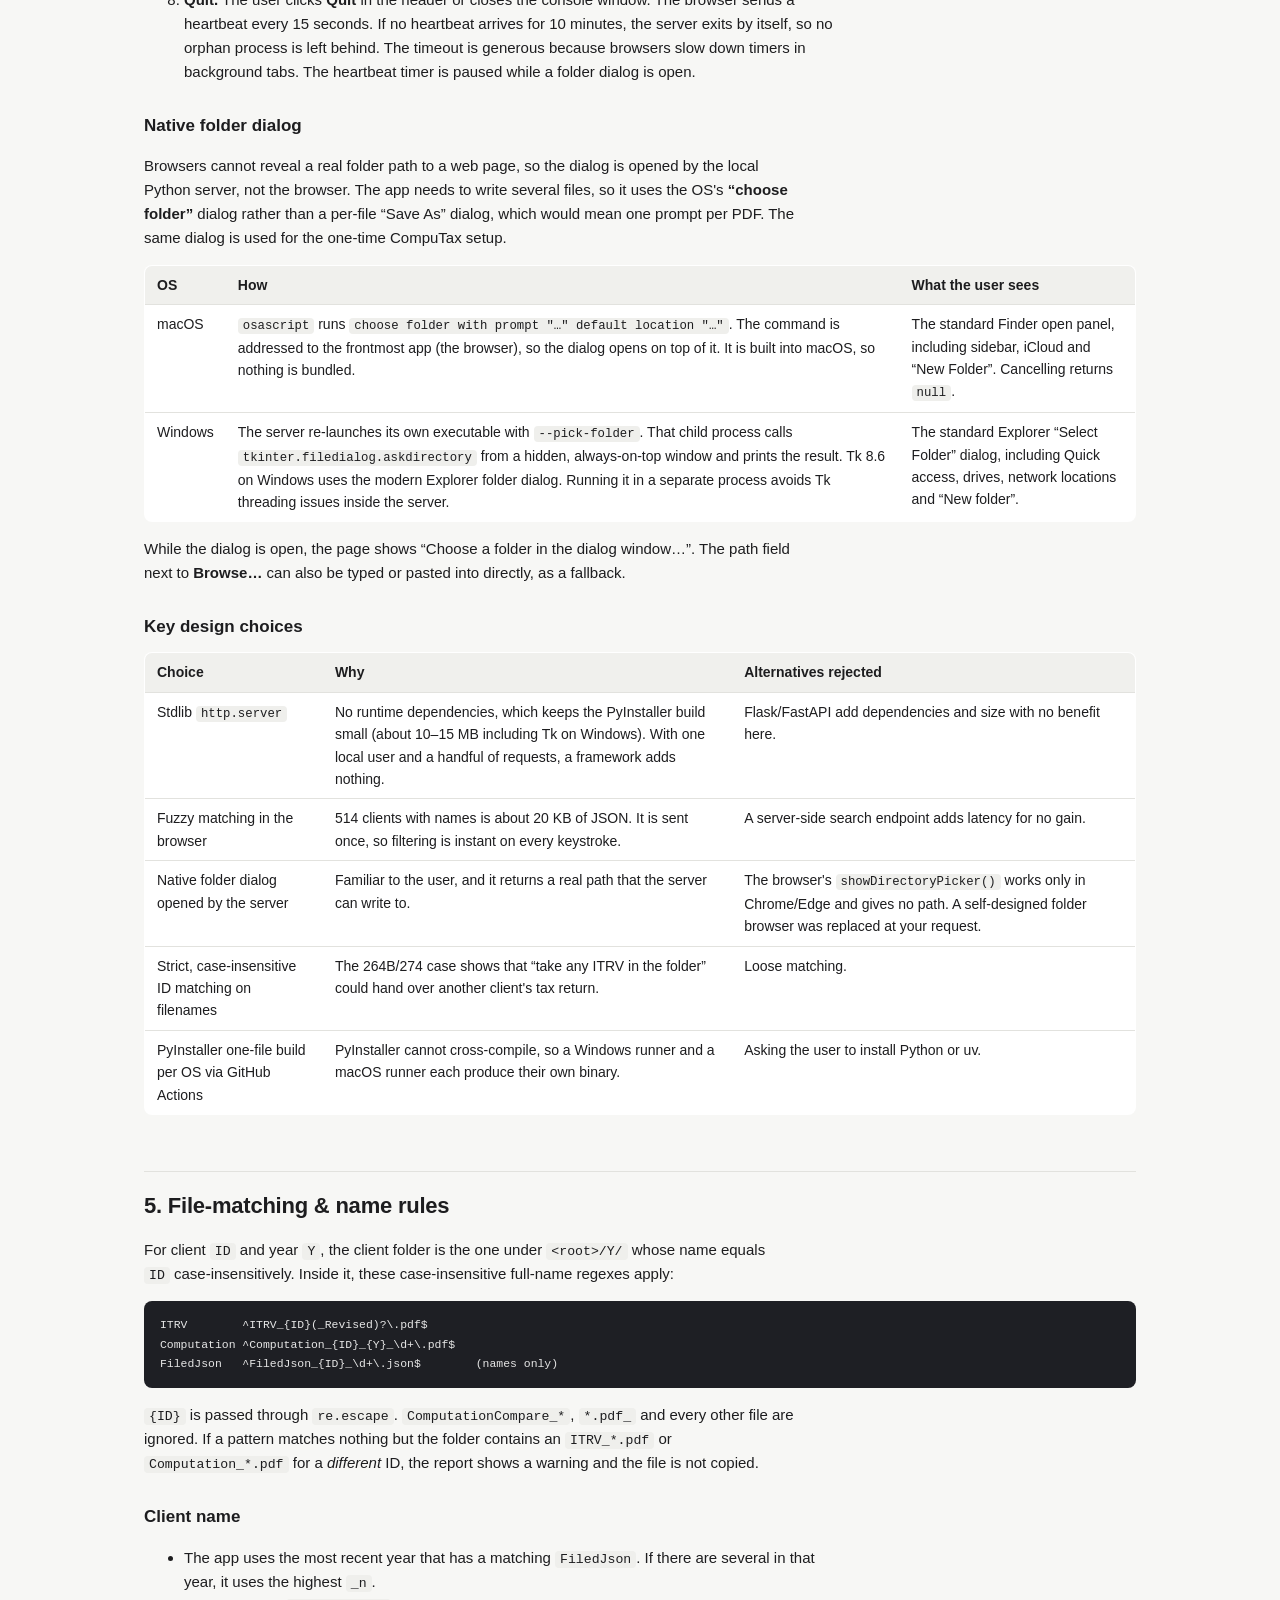
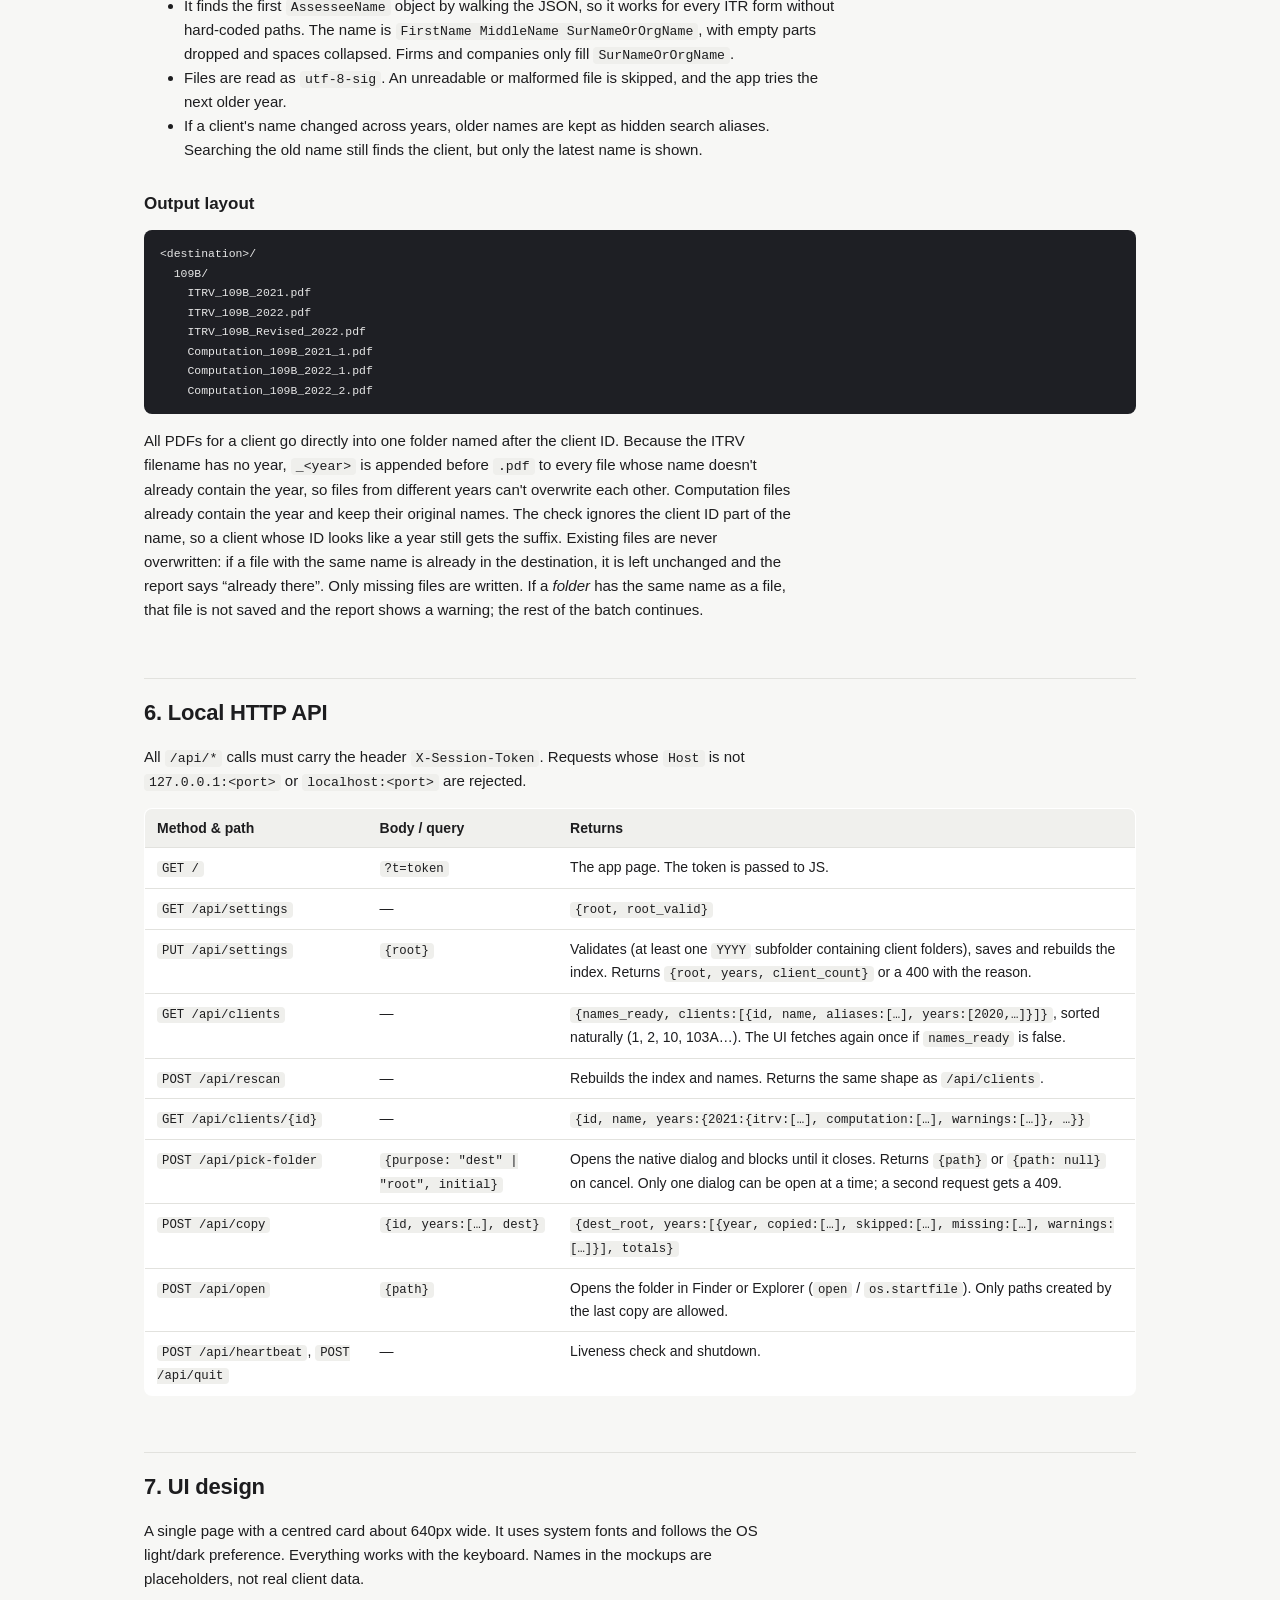
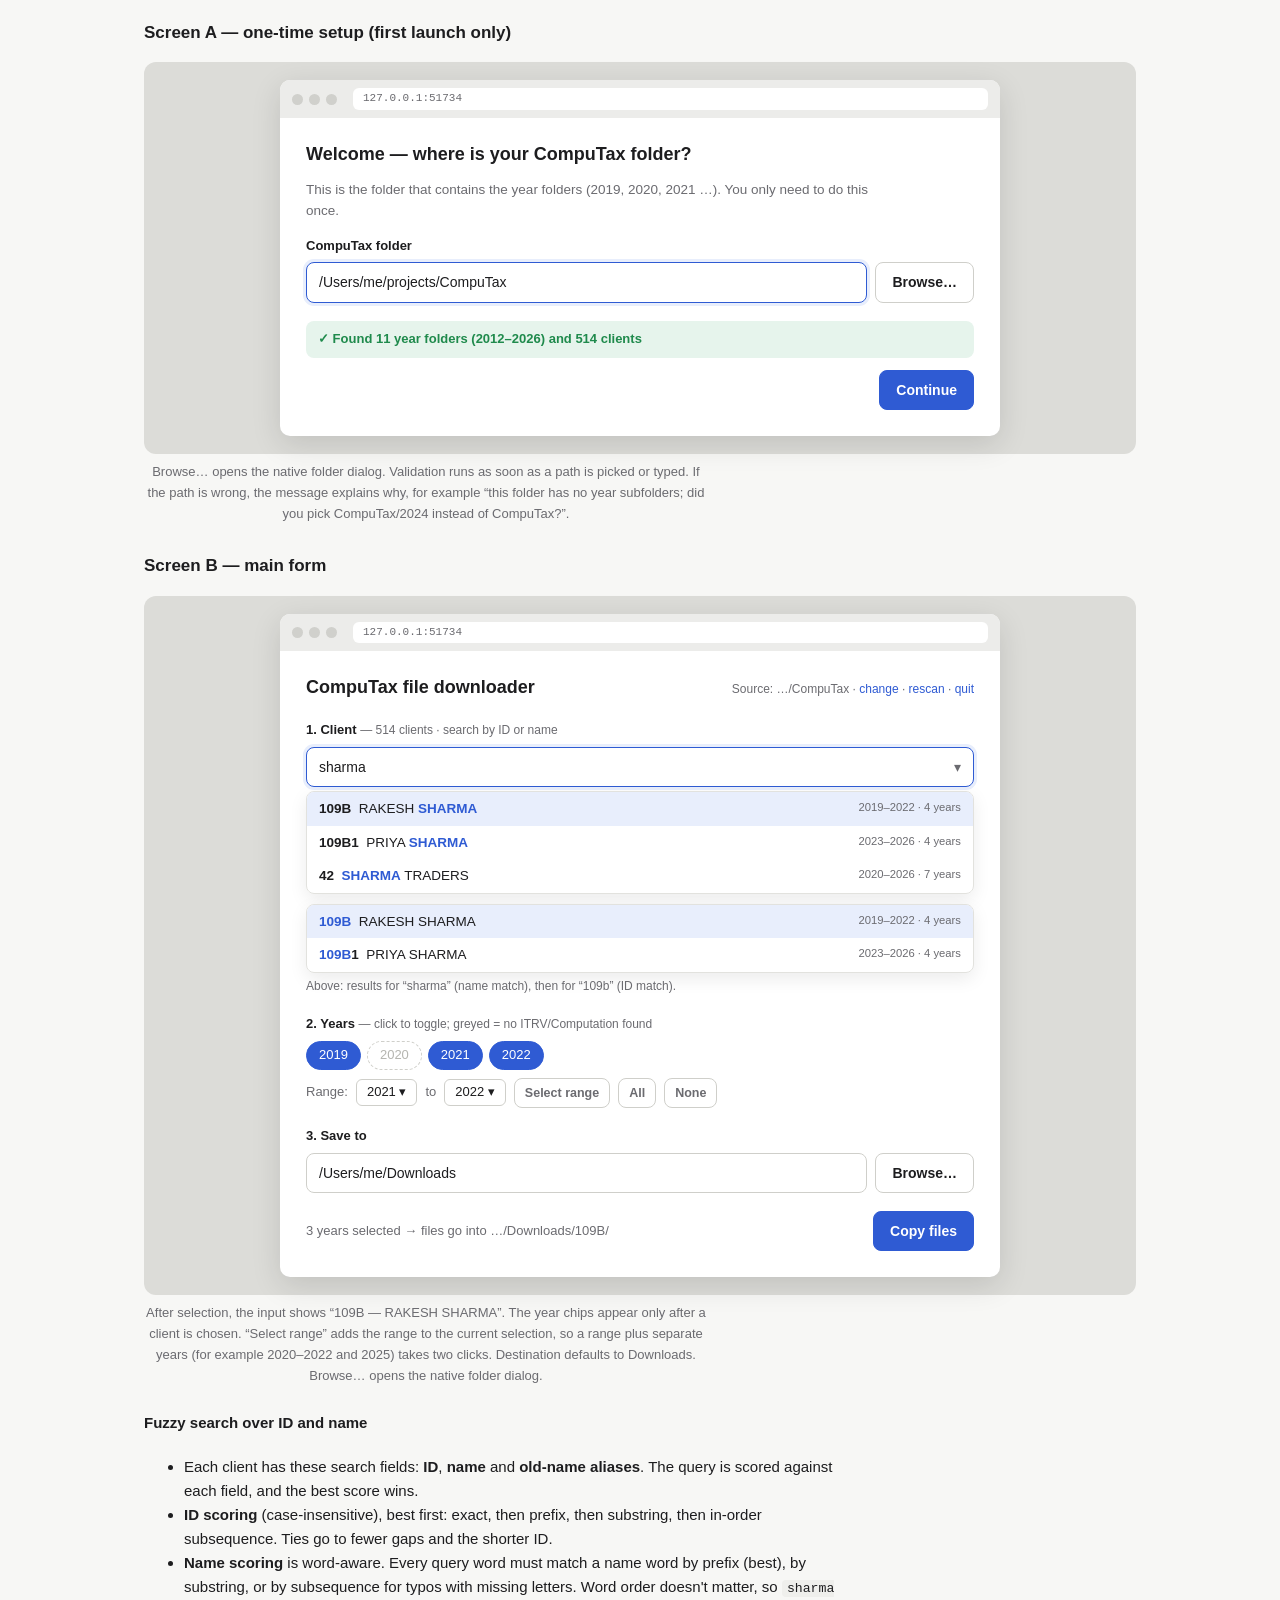
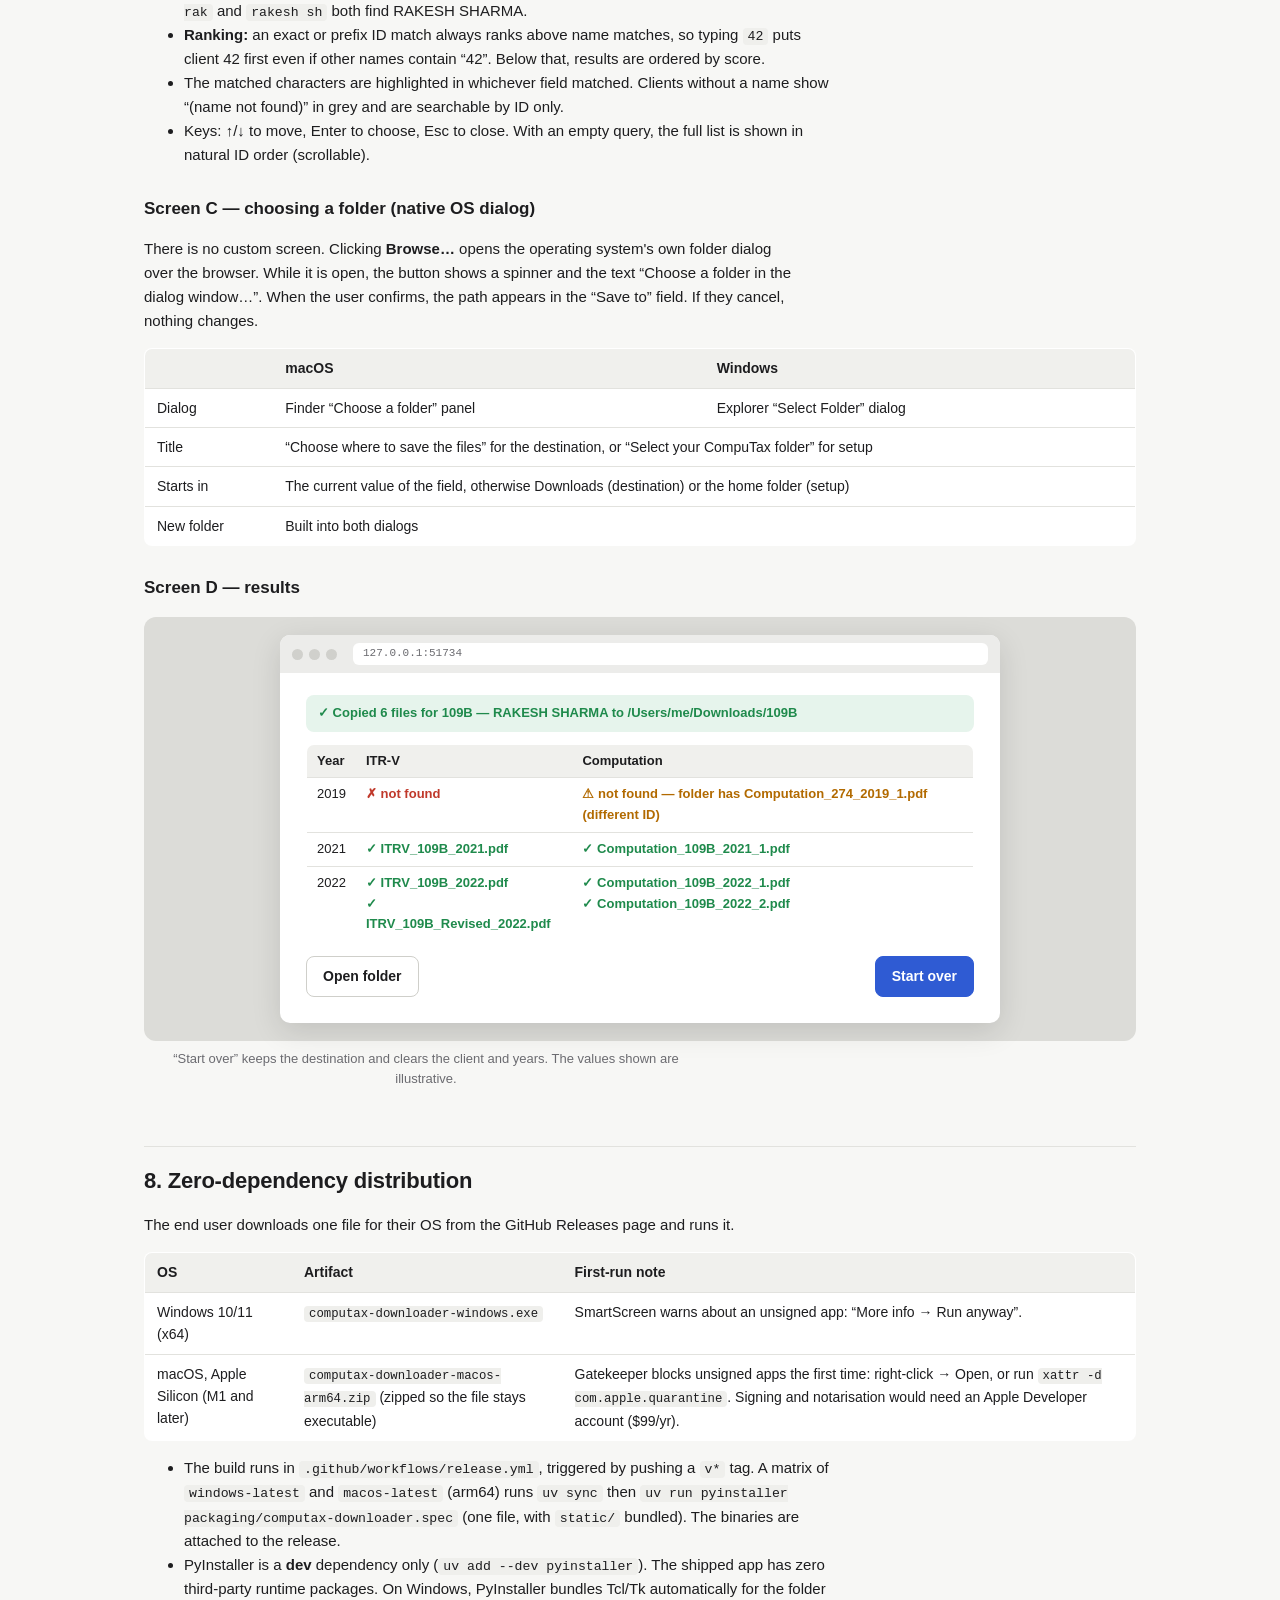
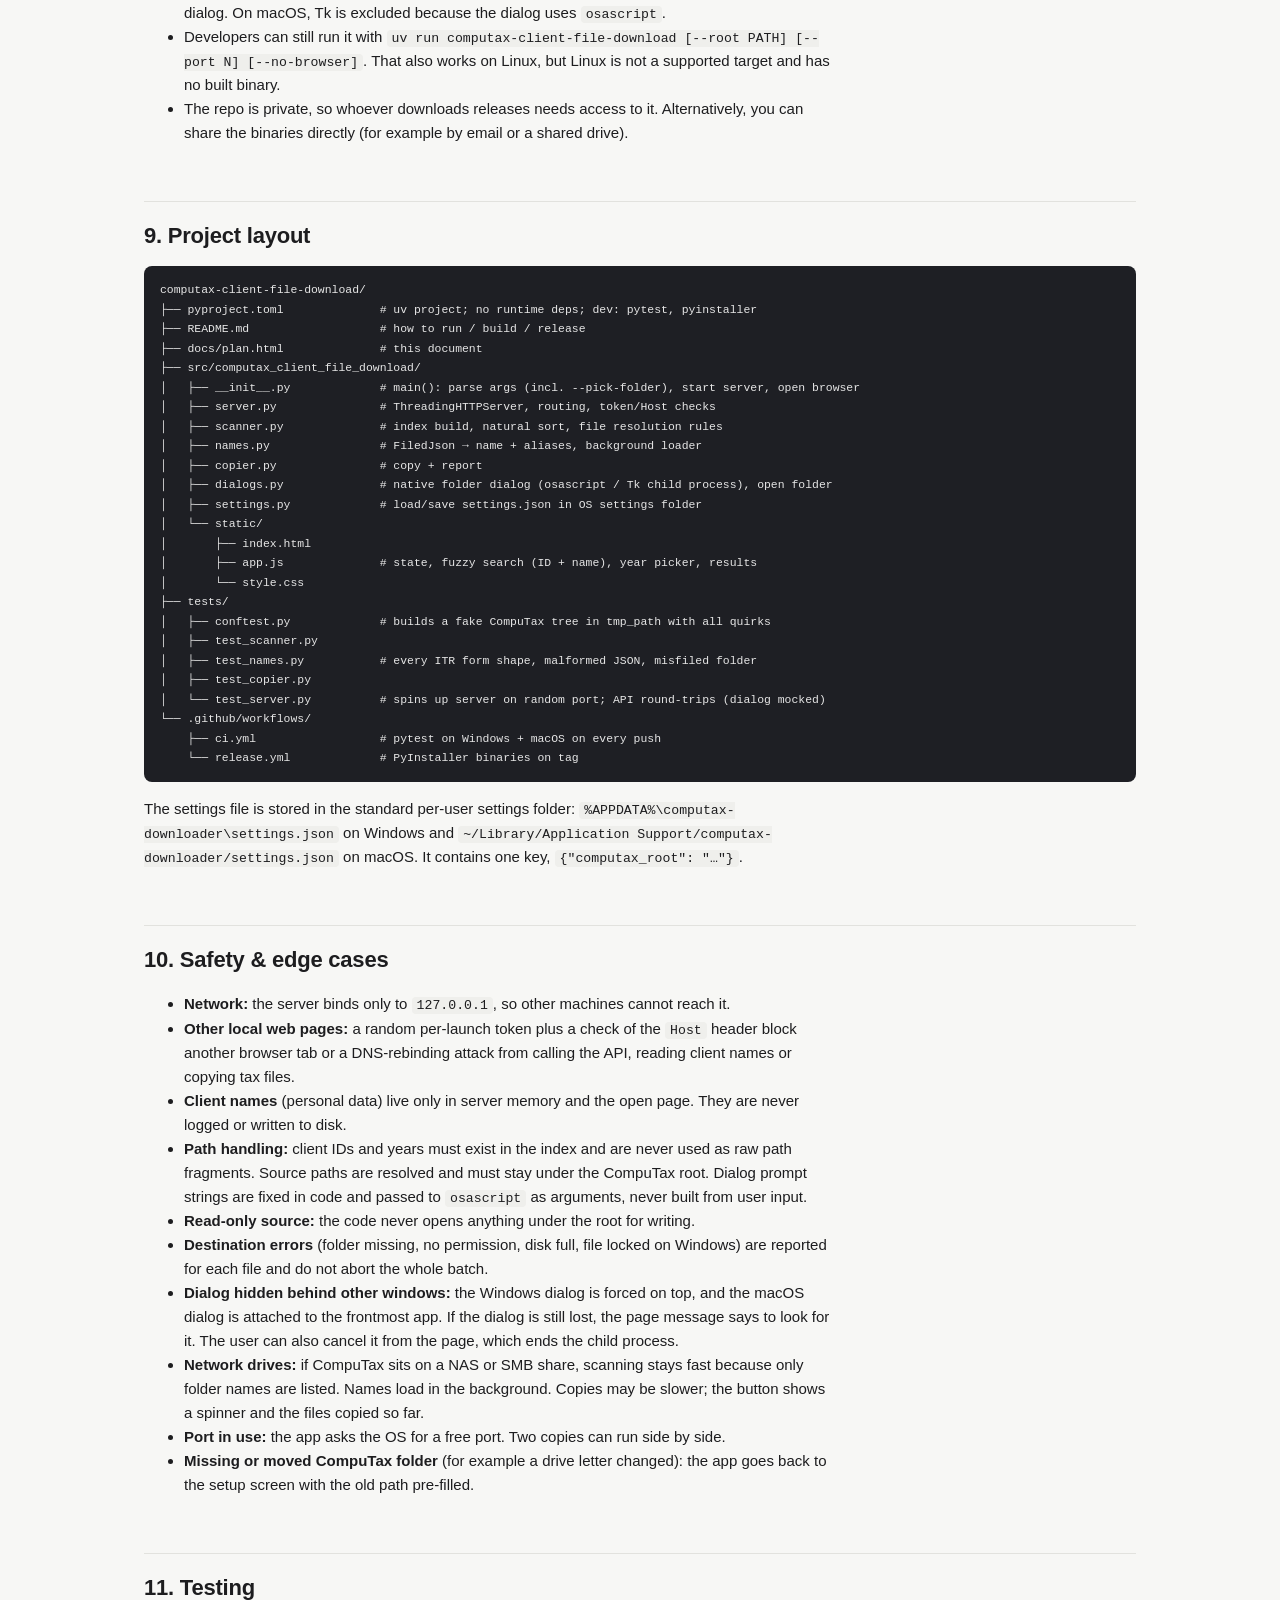
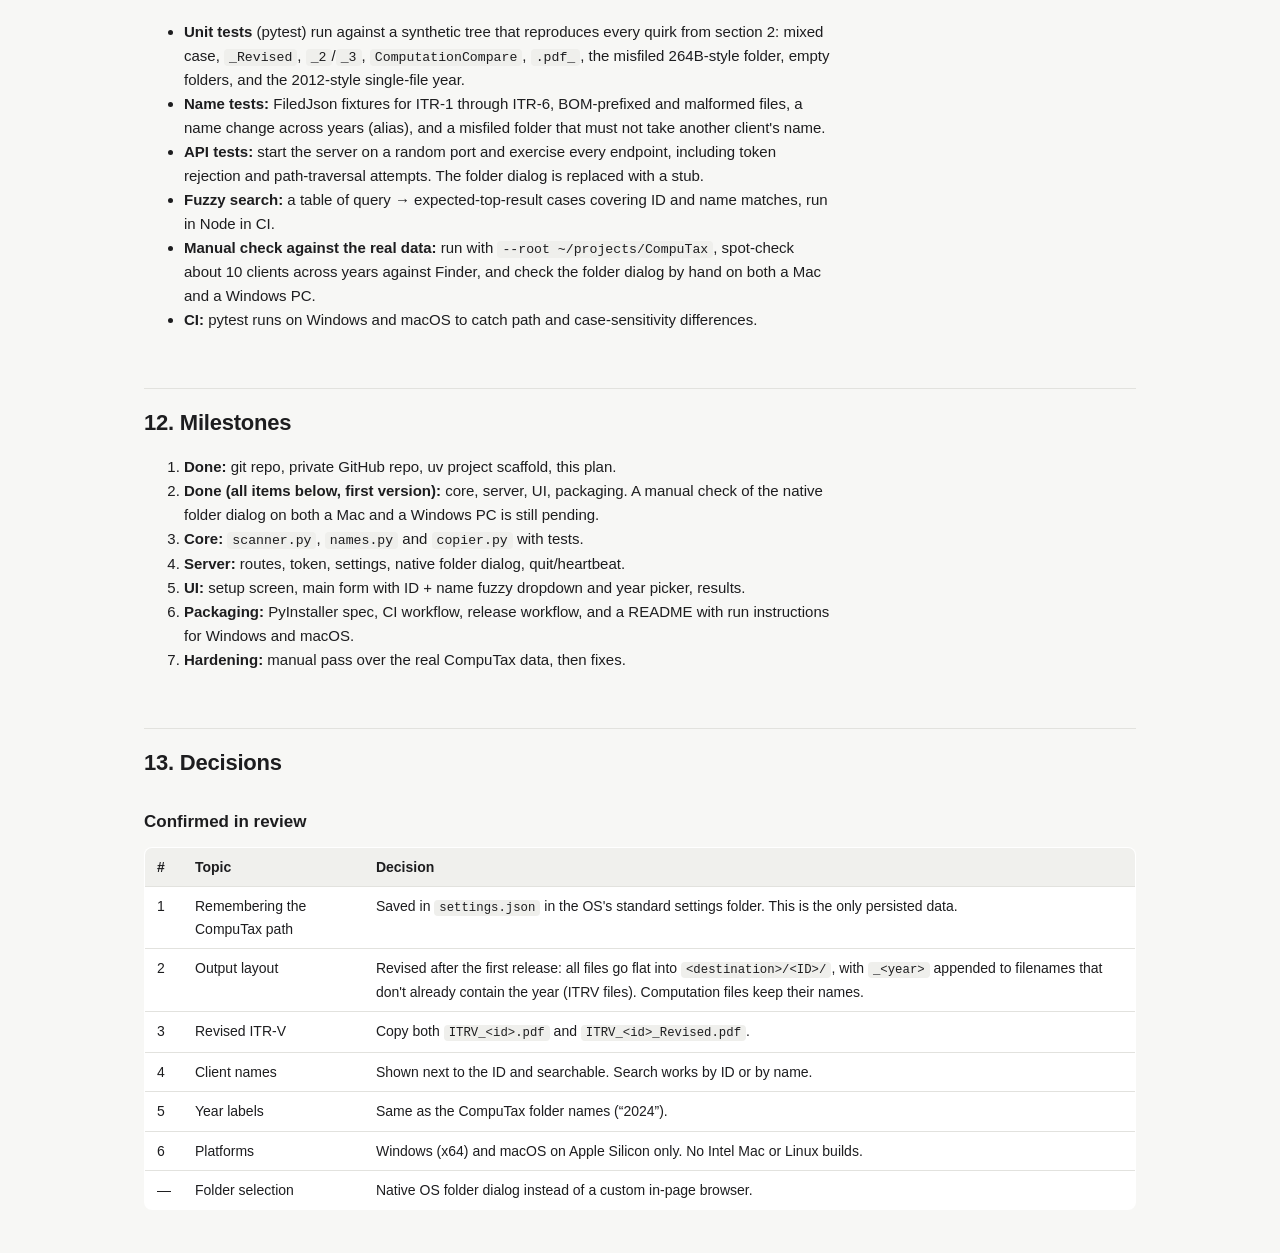
==== commit f2ba7820: "Save files flat in the client folder and never overwrite - Append _<year> to filenames that lack the" ====
--- a/docs/plan.html
+++ b/docs/plan.html
@@ -187,7 +187,7 @@
   <li>Show every client found in a dropdown, as <b>ID + name</b>. Fuzzy search matches <b>either the ID or the name</b>.</li>
   <li>After a client is chosen, show the years that client exists in. The user can select separate years, a range, or both.</li>
   <li>Let the user pick the destination folder using the <b>native OS folder dialog</b>.</li>
-  <li>Copy <code>ITRV_&lt;id&gt;.pdf</code> (plus <code>_Revised</code>) and every <code>Computation_&lt;id&gt;_&lt;year&gt;_&lt;n&gt;.pdf</code> for each selected year into <code>&lt;destination&gt;/&lt;ID&gt;/&lt;year&gt;/</code>.</li>
+  <li>Copy <code>ITRV_&lt;id&gt;.pdf</code> (plus <code>_Revised</code>) and every <code>Computation_&lt;id&gt;_&lt;year&gt;_&lt;n&gt;.pdf</code> for each selected year into <code>&lt;destination&gt;/&lt;ID&gt;/</code>, appending <code>_&lt;year&gt;</code> to filenames that don't already contain the year.</li>
   <li>Show a per-year report (copied, missing, warnings) with an <b>Open folder</b> button.</li>
 </ol>
 <h3>Non-functional</h3>
@@ -284,11 +284,14 @@
 
 <h3>Output layout</h3>
 <pre><code>&lt;destination&gt;/
-  264A/
-    2021/  ITRV_264A.pdf   Computation_264A_2021_1.pdf
-    2022/  ITRV_264A.pdf   Computation_264A_2022_1.pdf
-    2023/  ...</code></pre>
-<p>Original filenames are kept. The ITRV filename contains no year, so year subfolders prevent files from different years overwriting each other. Year folders are named exactly like the CompuTax year folders. If a file with the same name already exists in the destination, the app skips it when its size and modification time are identical, and otherwise overwrites it. Each case appears in the report.</p>
+  109B/
+    ITRV_109B_2021.pdf
+    ITRV_109B_2022.pdf
+    ITRV_109B_Revised_2022.pdf
+    Computation_109B_2021_1.pdf
+    Computation_109B_2022_1.pdf
+    Computation_109B_2022_2.pdf</code></pre>
+<p>All PDFs for a client go directly into one folder named after the client ID. Because the ITRV filename has no year, <code>_&lt;year&gt;</code> is appended before <code>.pdf</code> to every file whose name doesn't already contain the year, so files from different years can't overwrite each other. Computation files already contain the year and keep their original names. The check ignores the client ID part of the name, so a client whose ID looks like a year still gets the suffix. Existing files are never overwritten: if a file with the same name is already in the destination, it is left unchanged and the report says “already there”. Only missing files are written. If a <i>folder</i> has the same name as a file, that file is not saved and the report shows a warning; the rest of the batch continues.</p>
 
 <!-- ================================================================== -->
 <h2 id="api">6. Local HTTP API</h2>
@@ -397,8 +400,8 @@
     <table class="res">
       <tr><th>Year</th><th>ITR-V</th><th>Computation</th></tr>
       <tr><td>2019</td><td class="miss">✗ not found</td><td class="wn">⚠ not found — folder has Computation_274_2019_1.pdf (different ID)</td></tr>
-      <tr><td>2021</td><td class="ok">✓ ITRV_109B.pdf</td><td class="ok">✓ Computation_109B_2021_1.pdf</td></tr>
-      <tr><td>2022</td><td class="ok">✓ ITRV_109B.pdf<br>✓ ITRV_109B_Revised.pdf</td><td class="ok">✓ Computation_109B_2022_1.pdf<br>✓ Computation_109B_2022_2.pdf</td></tr>
+      <tr><td>2021</td><td class="ok">✓ ITRV_109B_2021.pdf</td><td class="ok">✓ Computation_109B_2021_1.pdf</td></tr>
+      <tr><td>2022</td><td class="ok">✓ ITRV_109B_2022.pdf<br>✓ ITRV_109B_Revised_2022.pdf</td><td class="ok">✓ Computation_109B_2022_1.pdf<br>✓ Computation_109B_2022_2.pdf</td></tr>
     </table>
     <div class="actions" style="margin-top:14px"><span class="btn">Open folder</span><span class="btn primary">Start over</span></div>
   </div>
@@ -494,7 +497,7 @@
 <table>
   <tr><th>#</th><th>Topic</th><th>Decision</th></tr>
   <tr><td>1</td><td>Remembering the CompuTax path</td><td>Saved in <code>settings.json</code> in the OS's standard settings folder. This is the only persisted data.</td></tr>
-  <tr><td>2</td><td>Output layout</td><td><code>&lt;destination&gt;/&lt;ID&gt;/&lt;year&gt;/</code> with original filenames. The year folder uses the plain year (per decision 5) instead of the earlier “AY” prefix.</td></tr>
+  <tr><td>2</td><td>Output layout</td><td>Revised after the first release: all files go flat into <code>&lt;destination&gt;/&lt;ID&gt;/</code>, with <code>_&lt;year&gt;</code> appended to filenames that don't already contain the year (ITRV files). Computation files keep their names.</td></tr>
   <tr><td>3</td><td>Revised ITR-V</td><td>Copy both <code>ITRV_&lt;id&gt;.pdf</code> and <code>ITRV_&lt;id&gt;_Revised.pdf</code>.</td></tr>
   <tr><td>4</td><td>Client names</td><td>Shown next to the ID and searchable. Search works by ID or by name.</td></tr>
   <tr><td>5</td><td>Year labels</td><td>Same as the CompuTax folder names (“2024”).</td></tr>
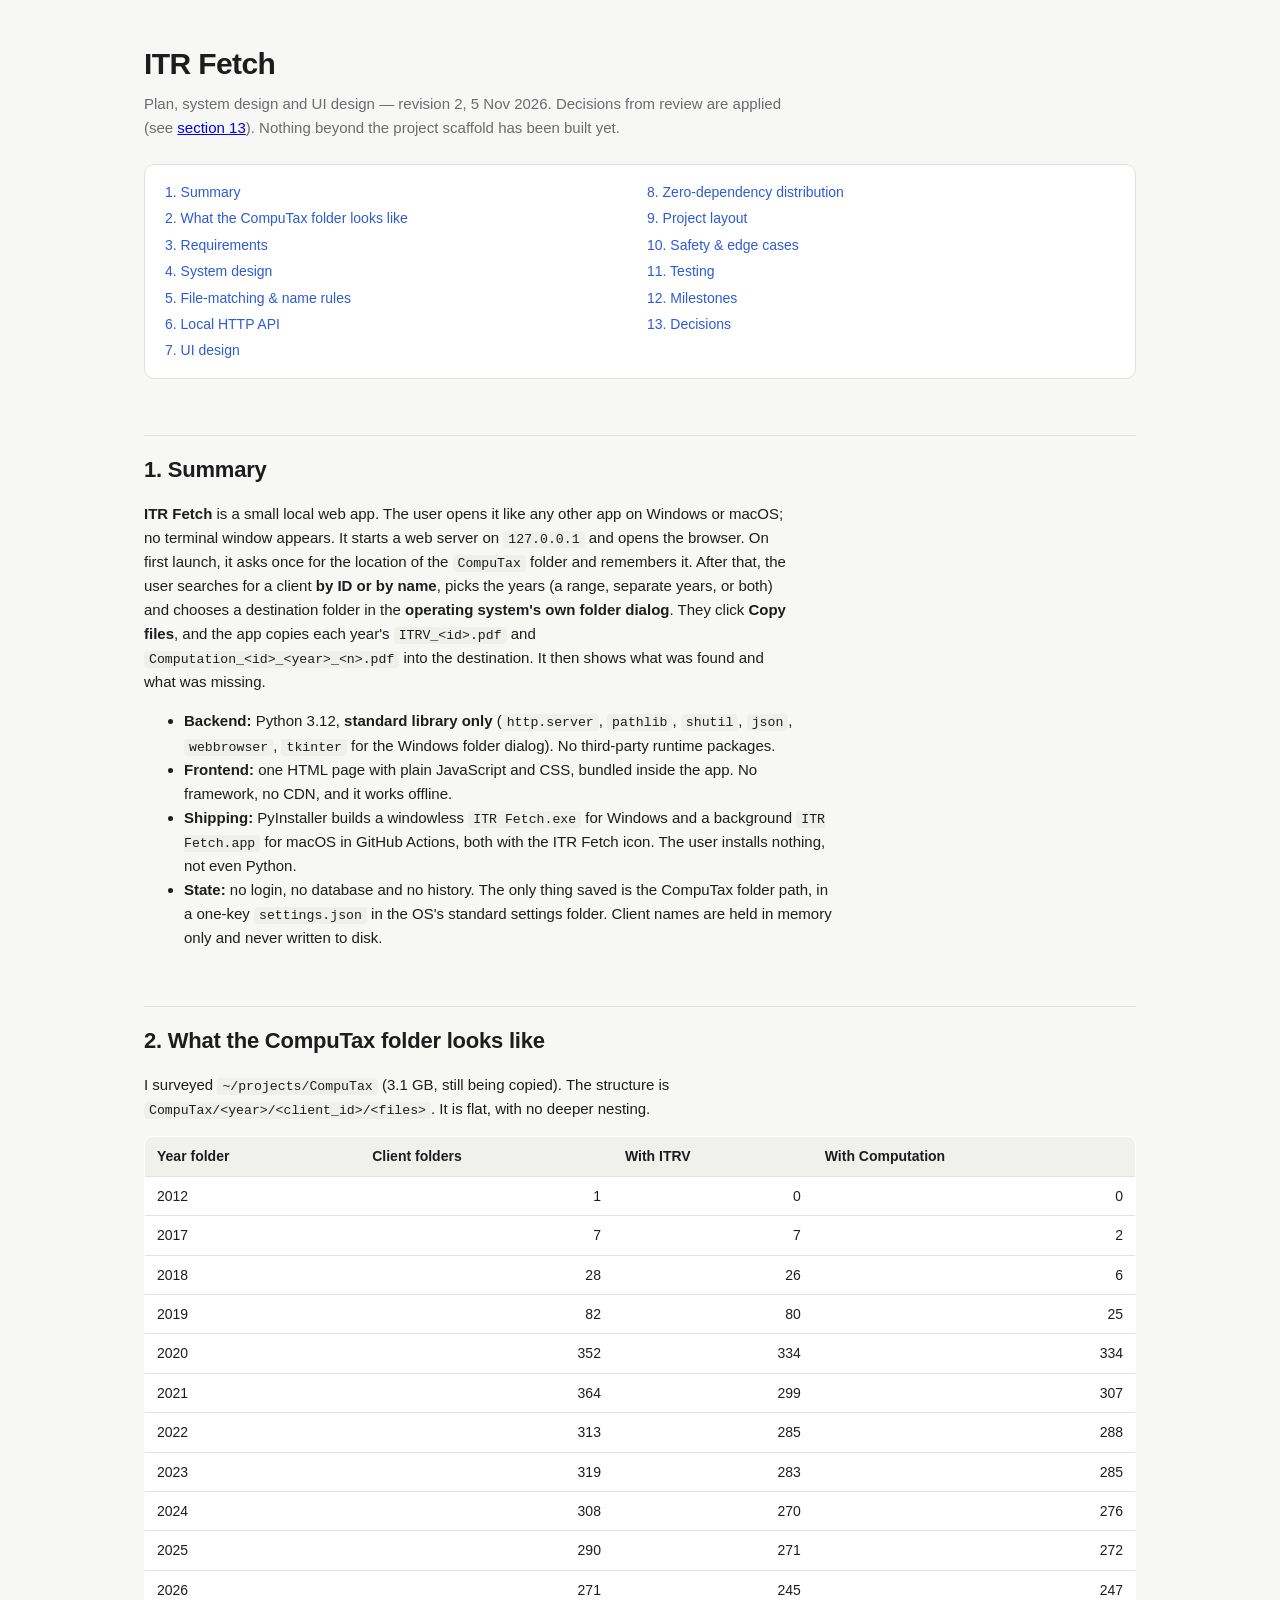
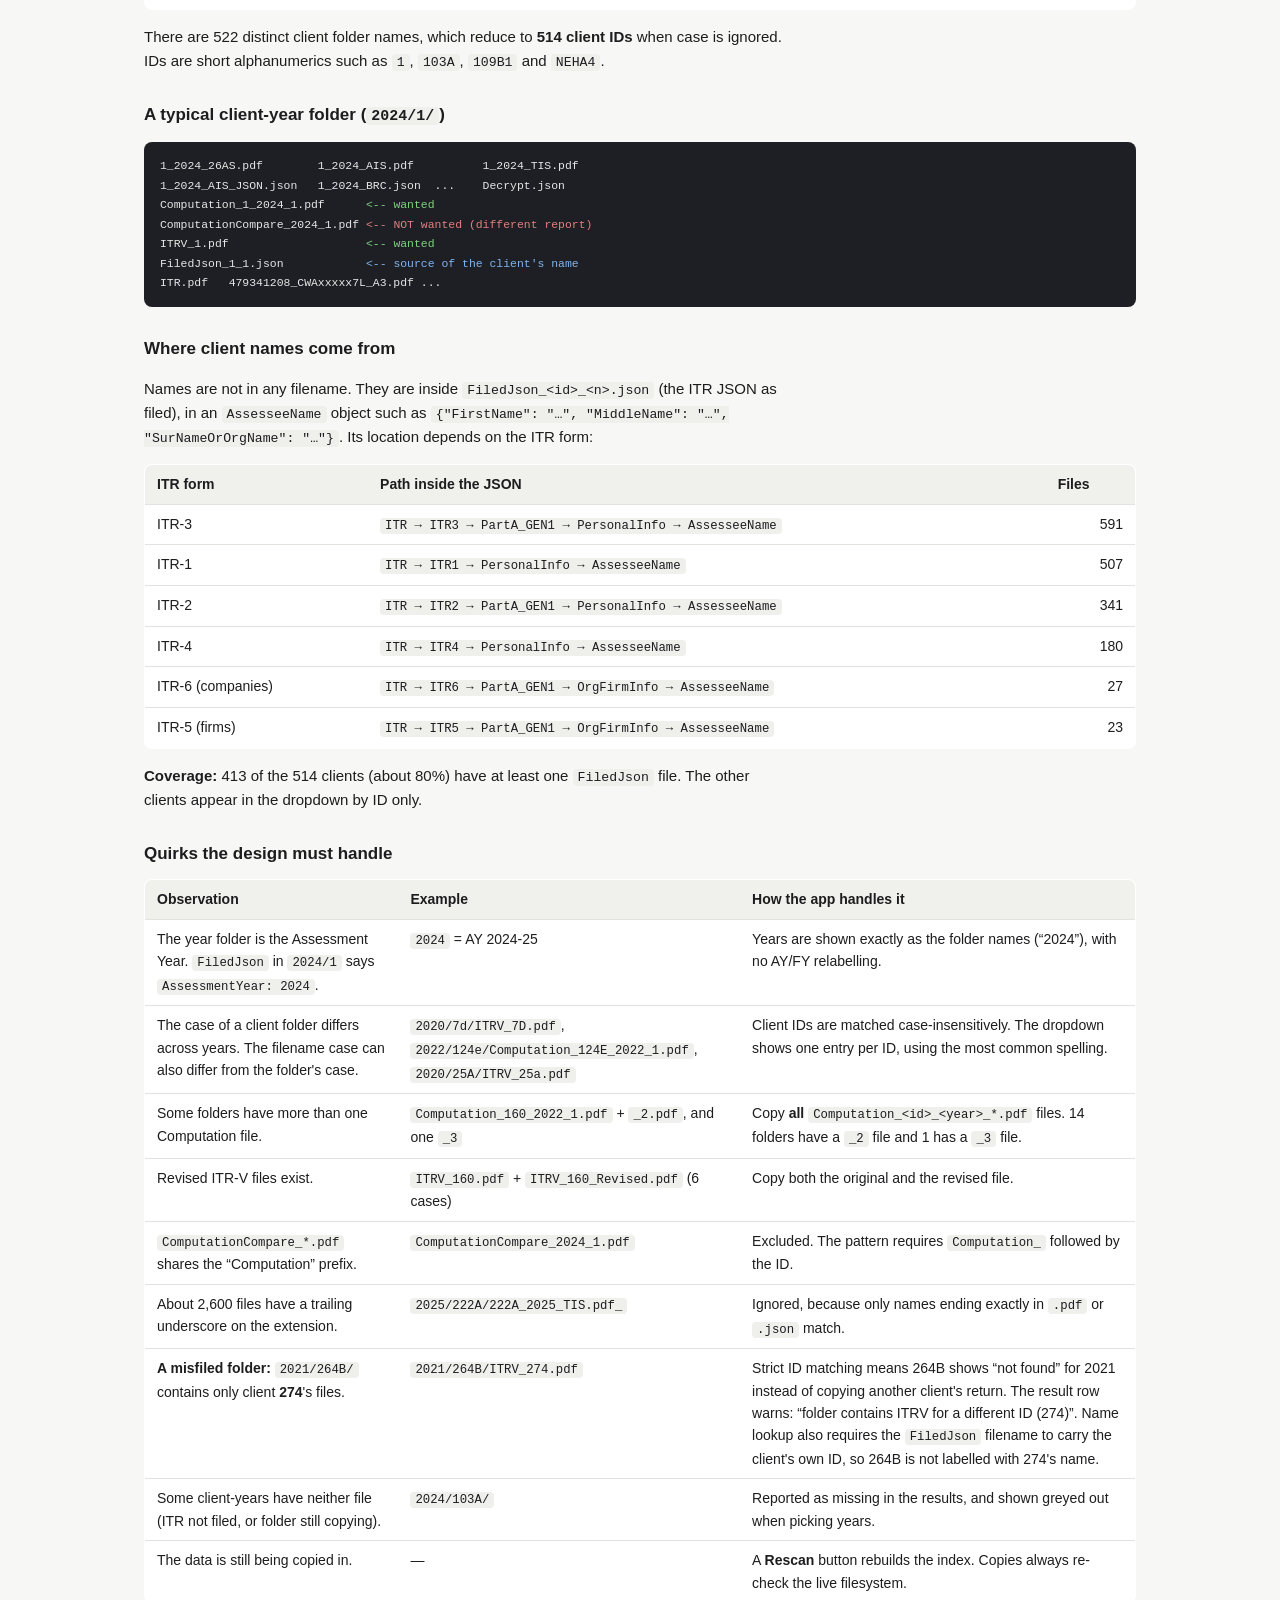
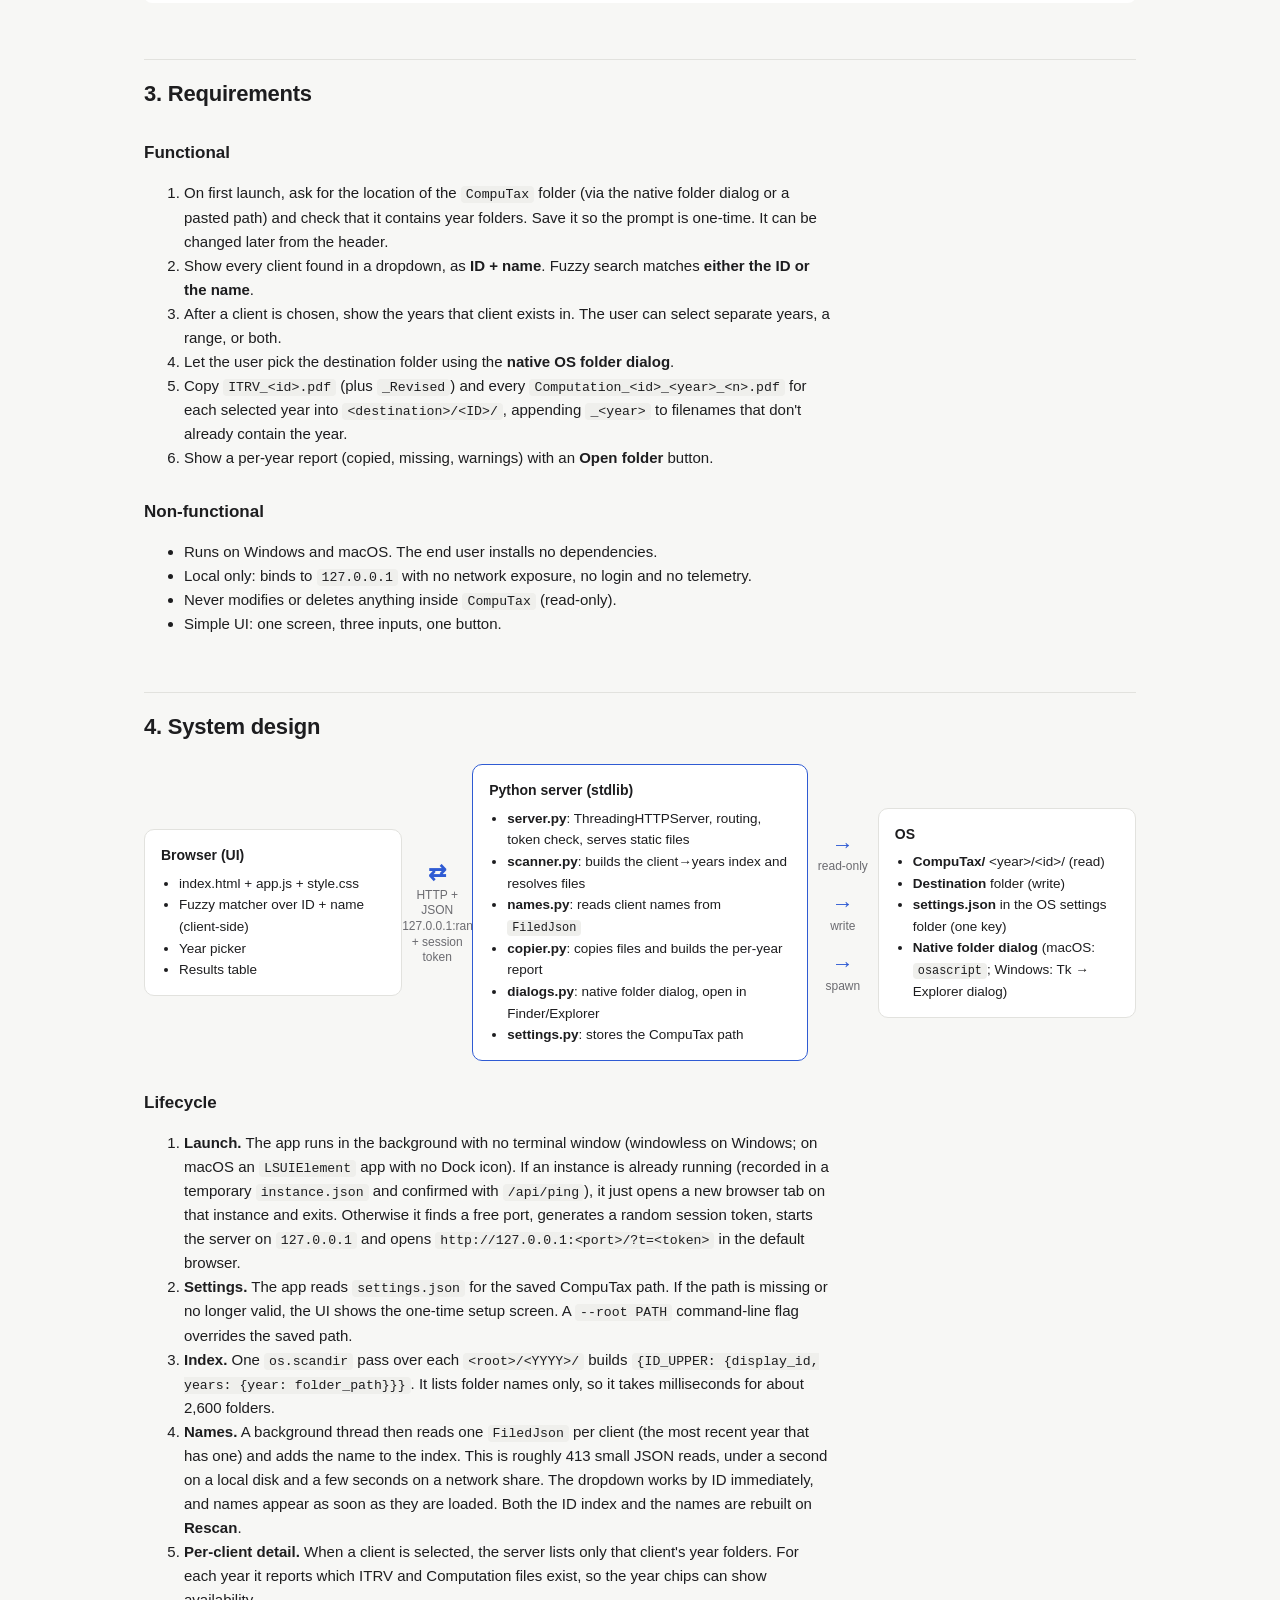
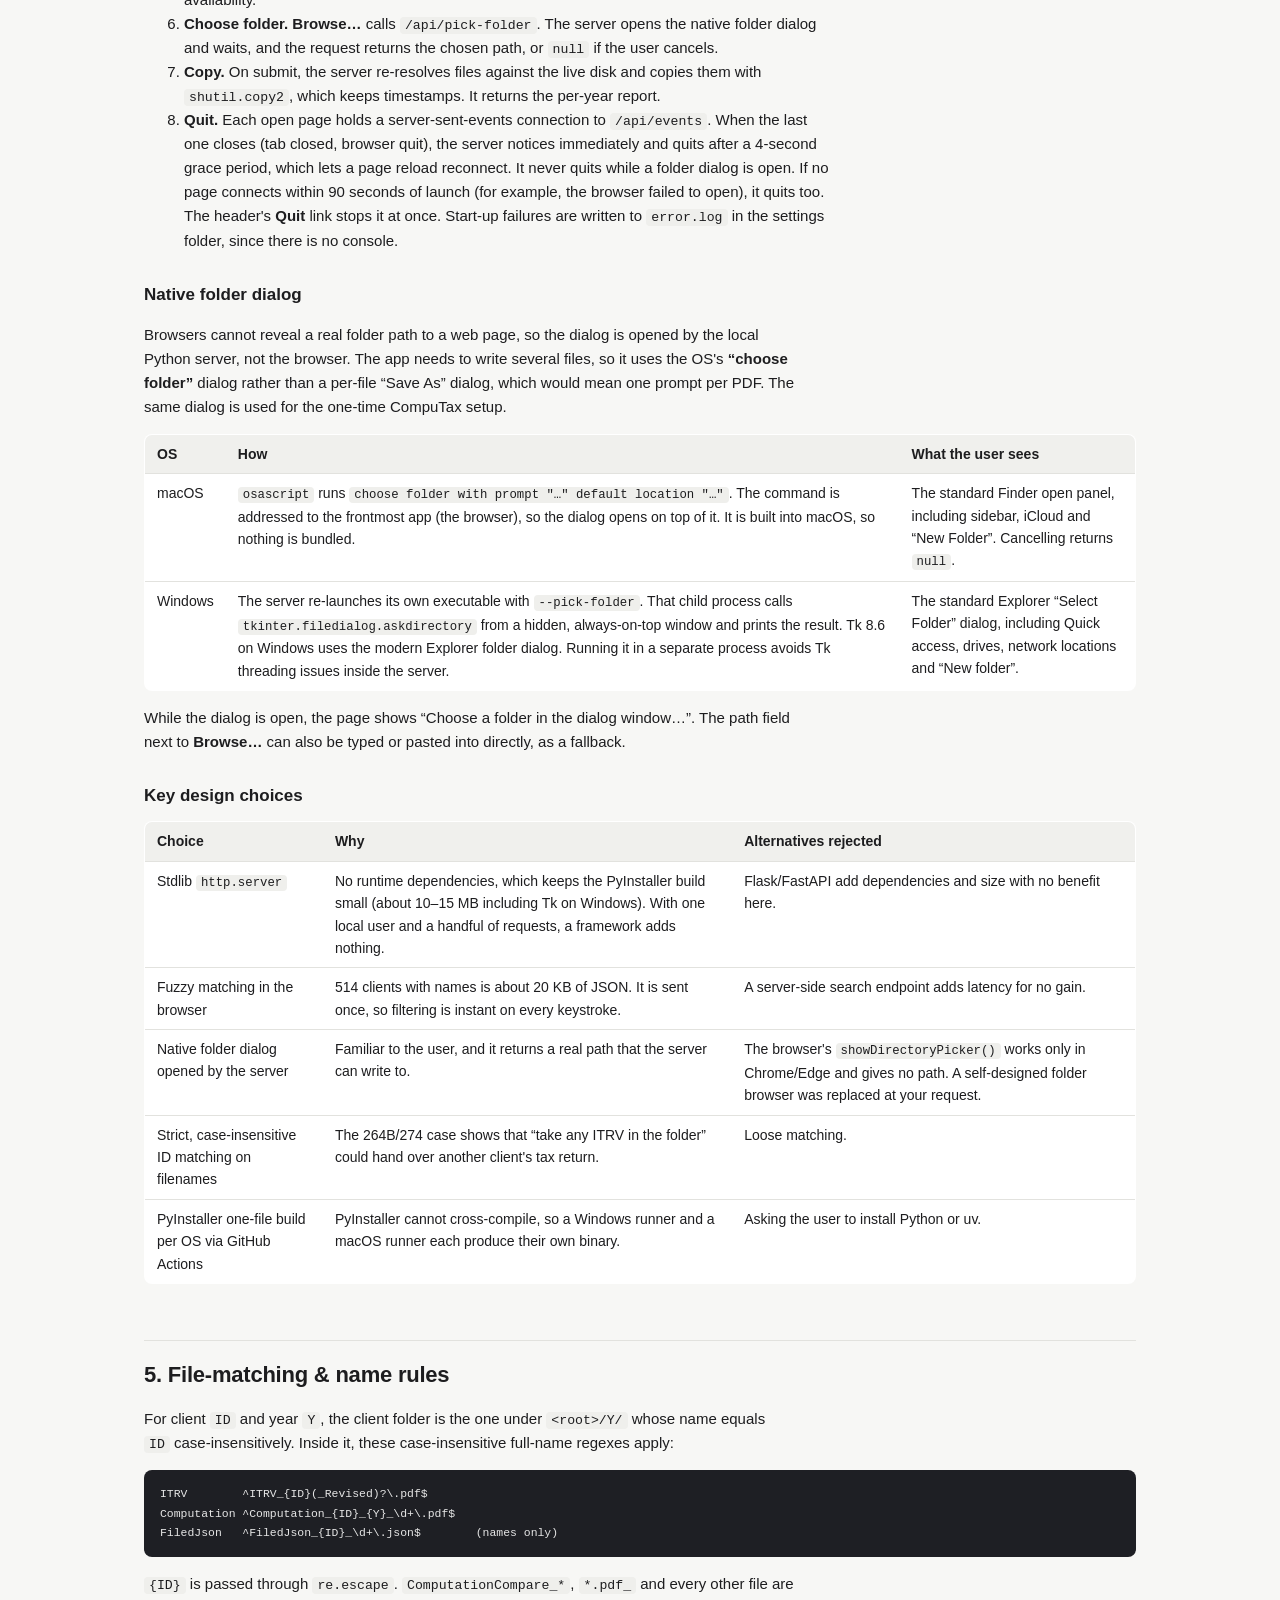
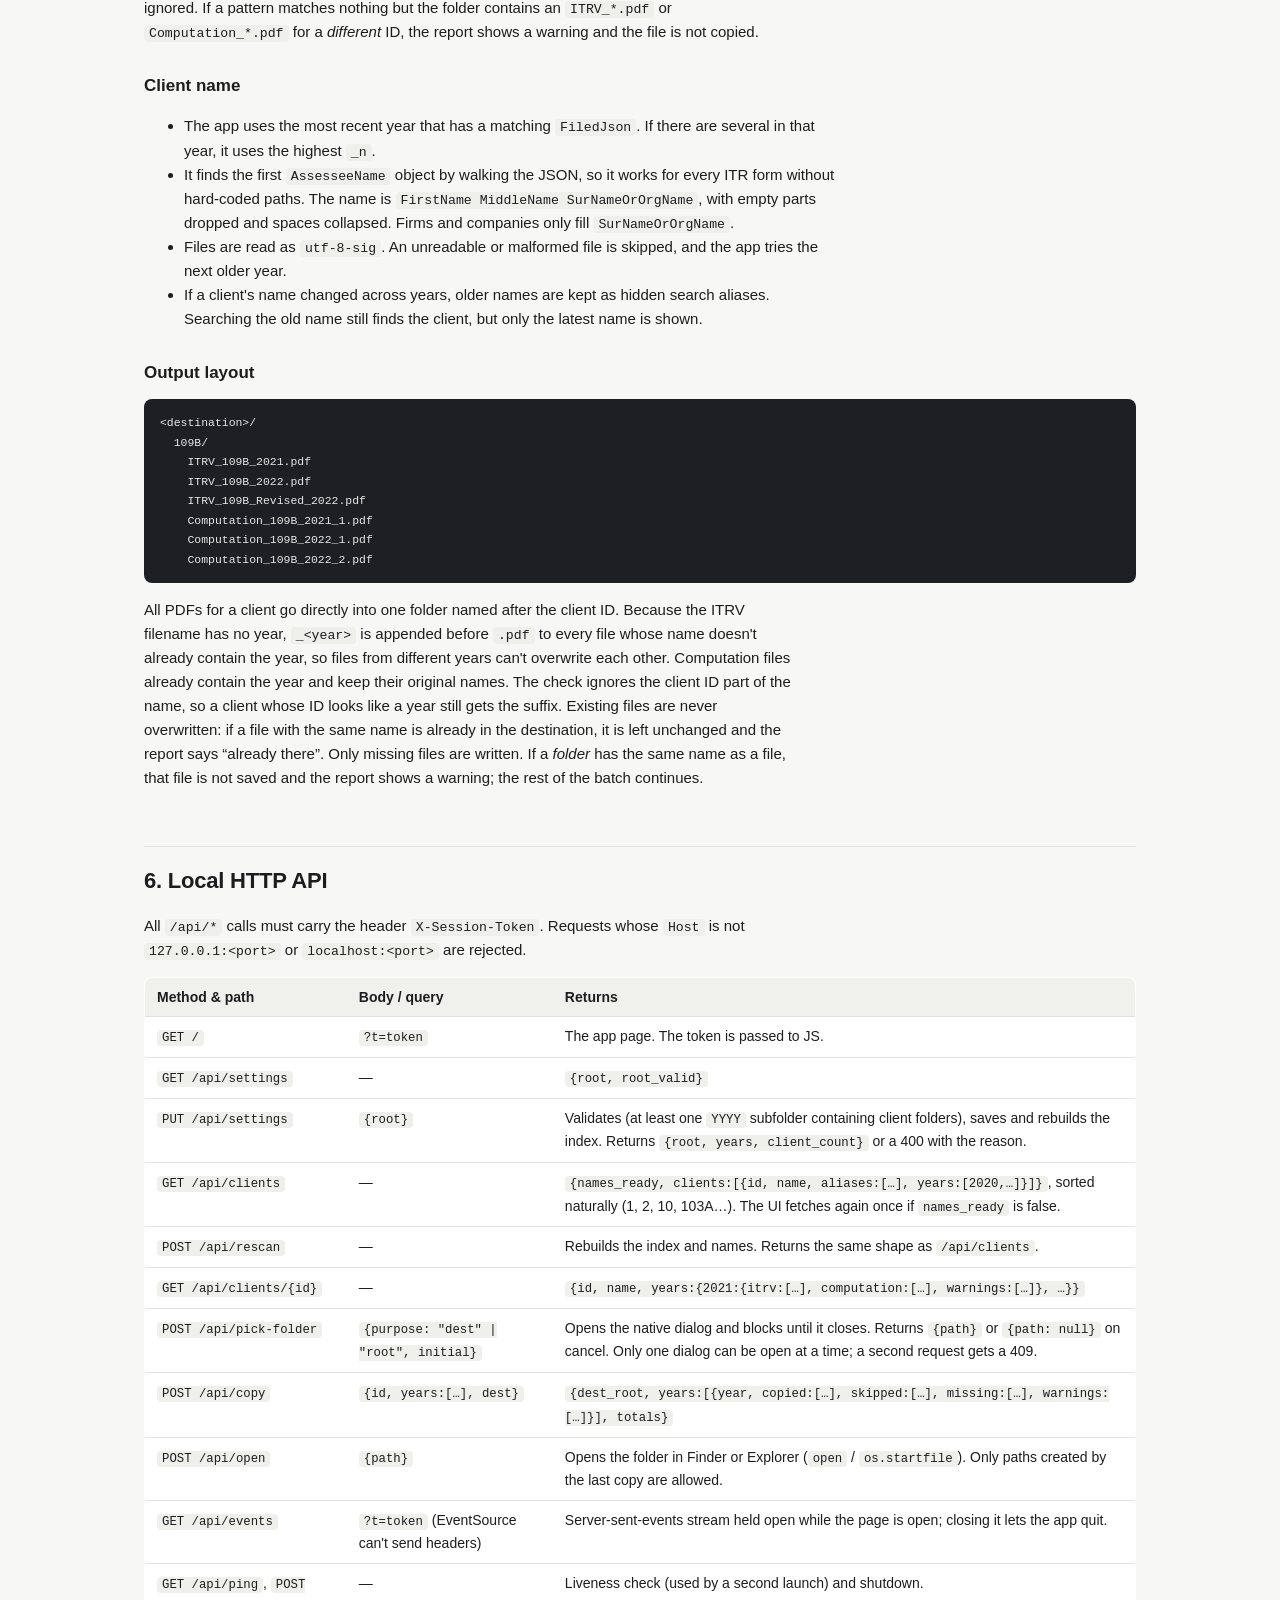
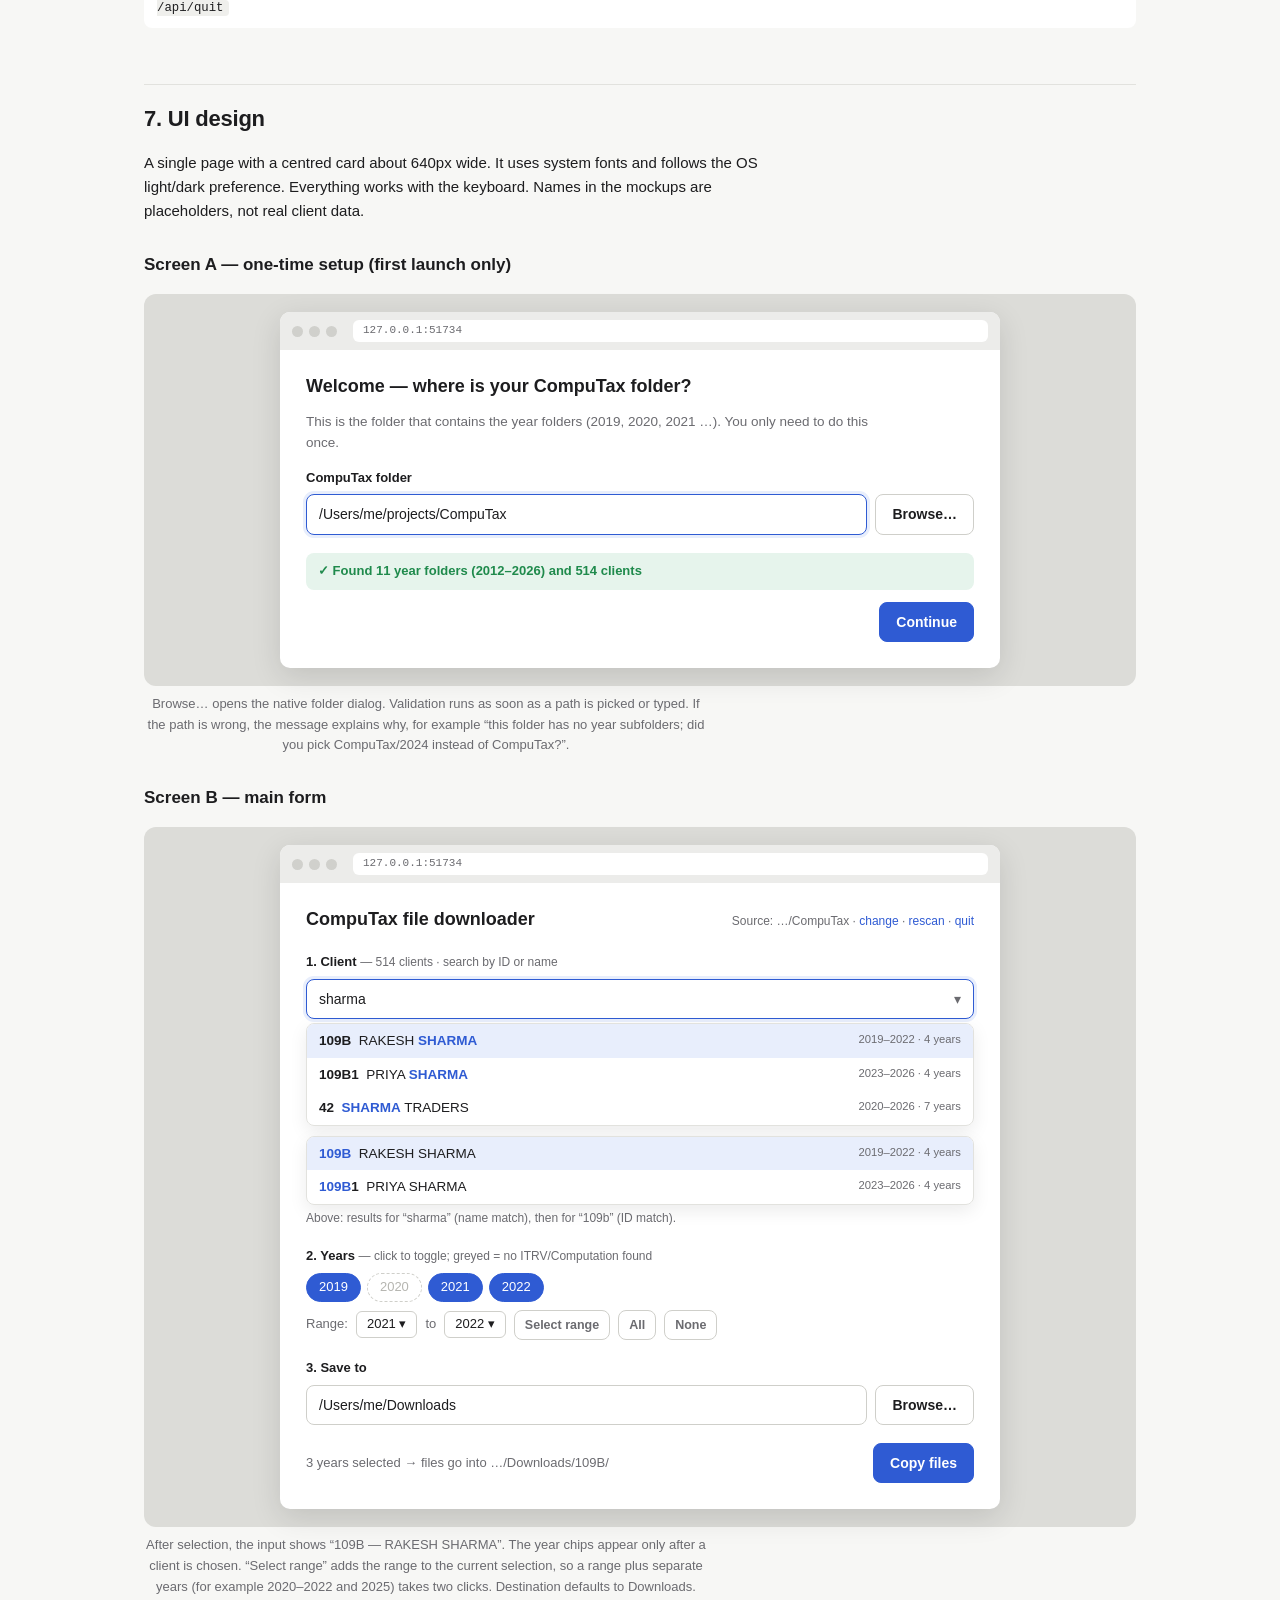
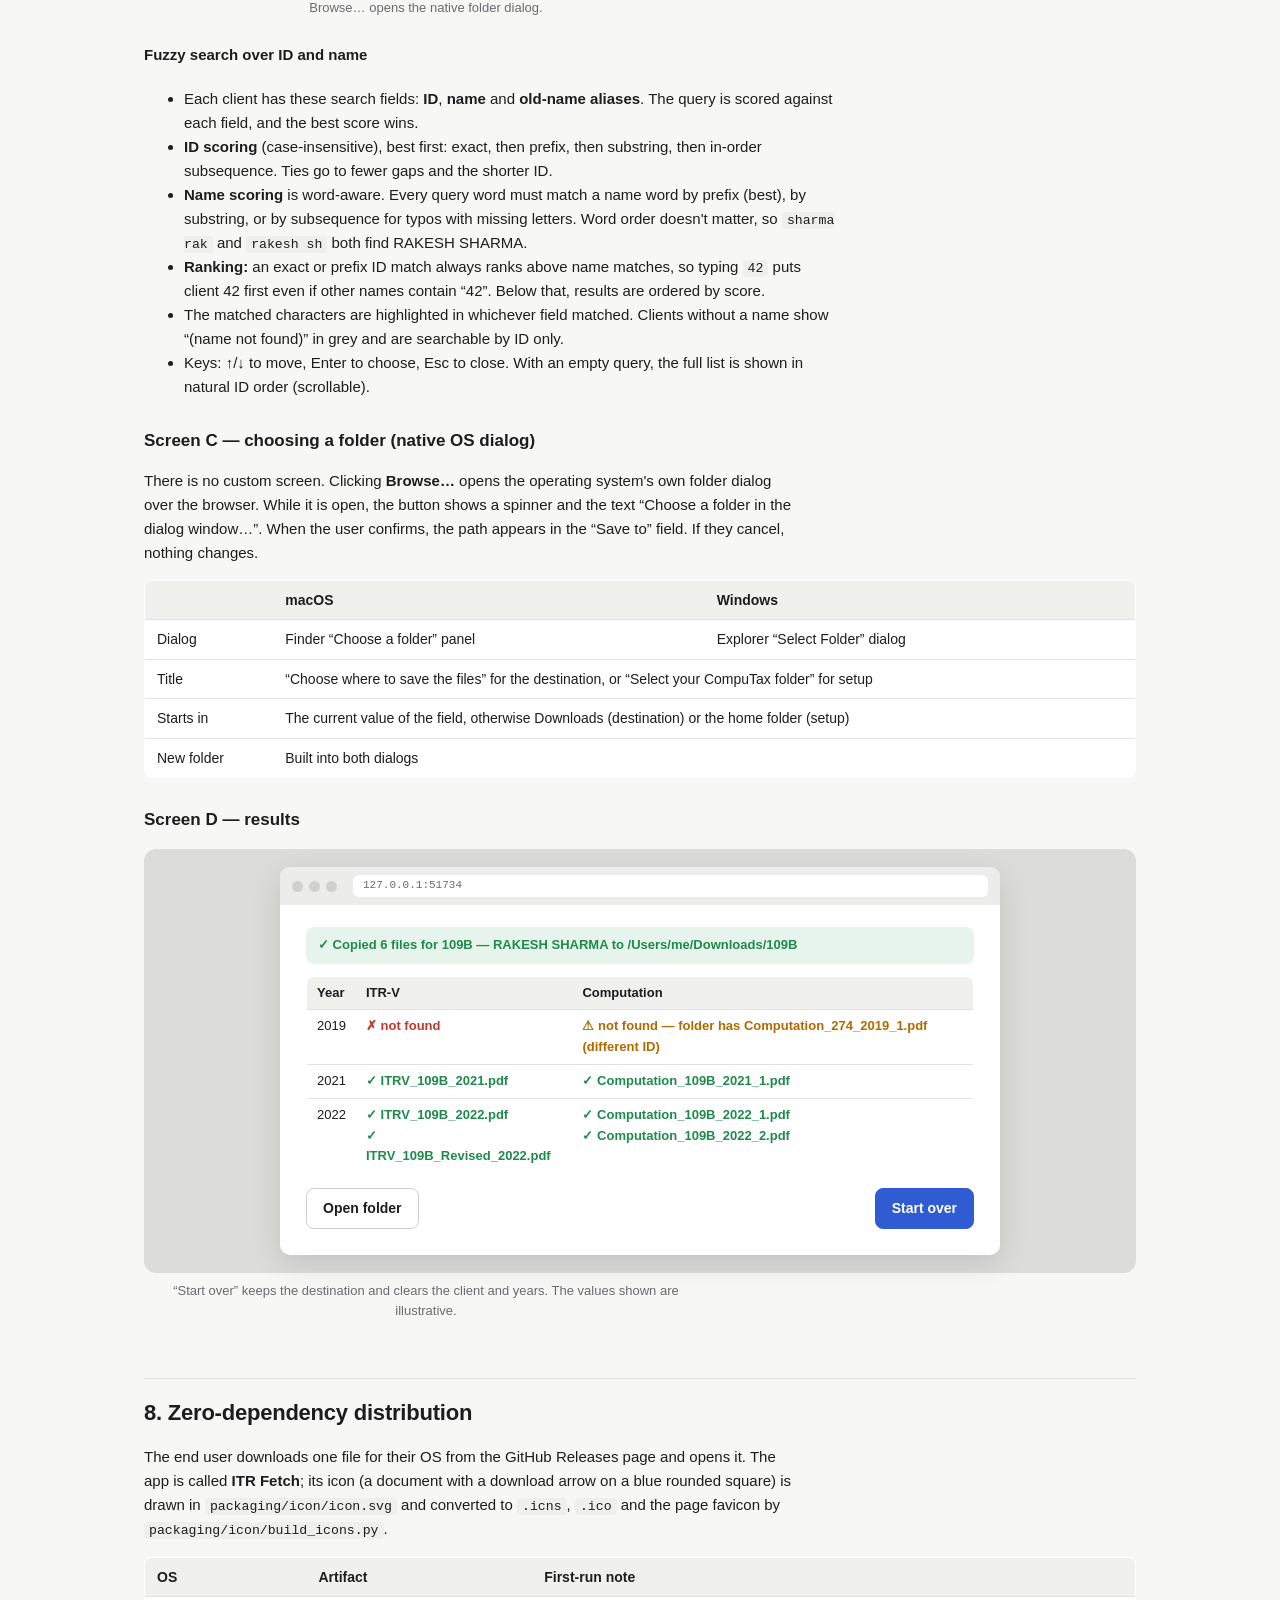
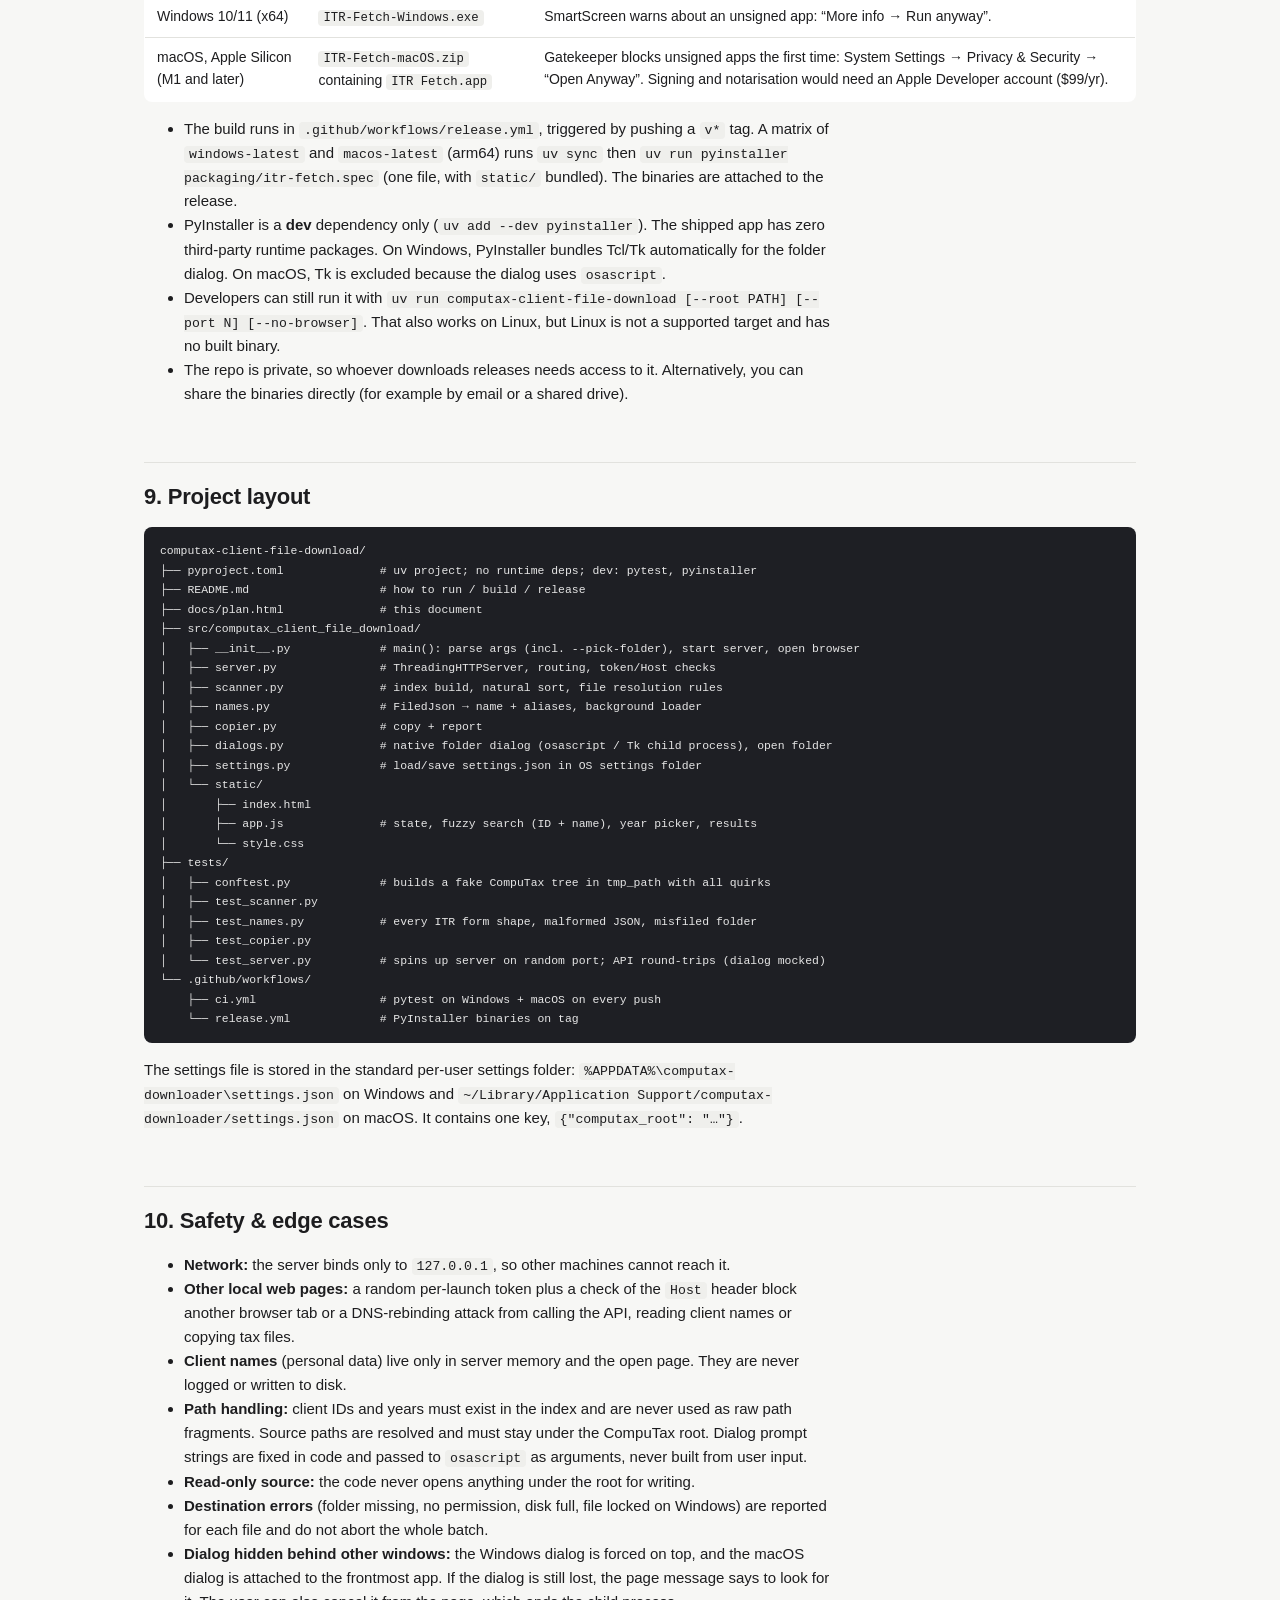
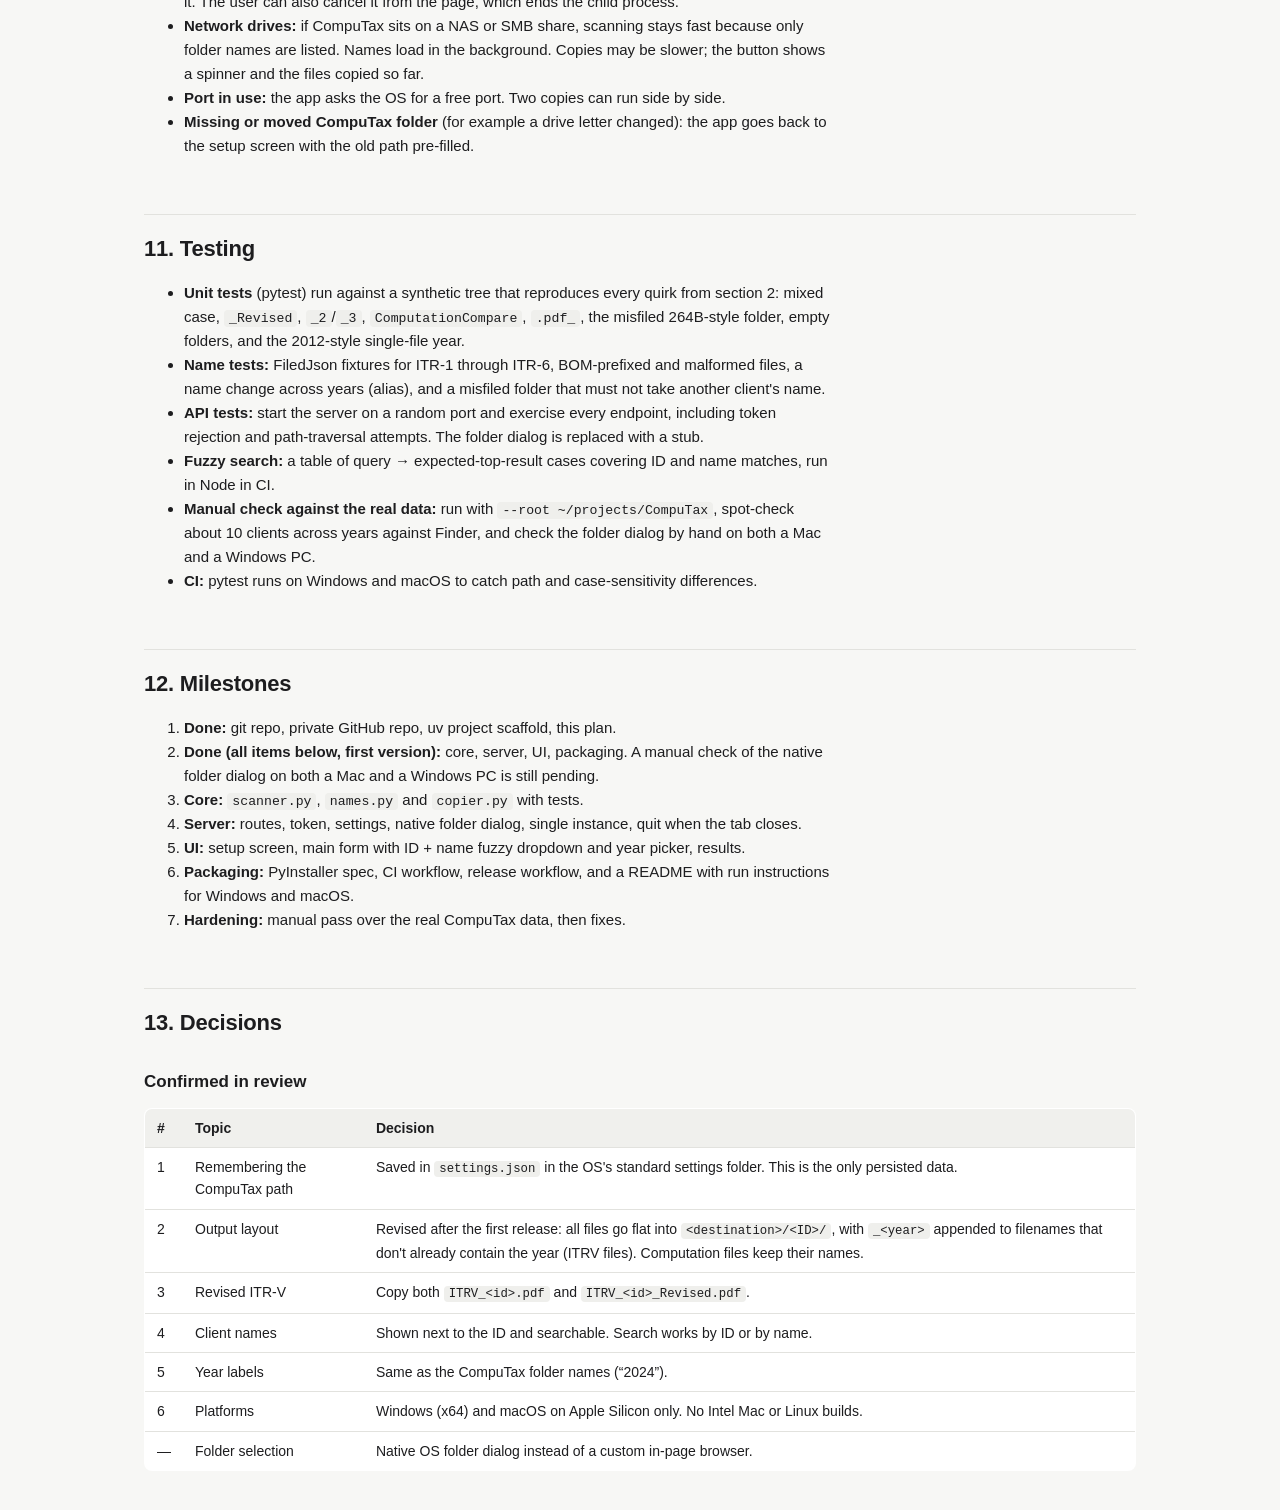
==== commit 334eb24b: "Run in the background as ITR Fetch and quit when the tab closes - No terminal window: windowless Win" ====
--- a/docs/plan.html
+++ b/docs/plan.html
@@ -3,7 +3,7 @@
 <head>
 <meta charset="utf-8">
 <meta name="viewport" content="width=device-width, initial-scale=1">
-<title>CompuTax Client File Downloader — Plan</title>
+<title>ITR Fetch — Plan</title>
 <style>
   :root {
     --bg: #f7f7f5; --panel: #ffffff; --ink: #1d1d1f; --muted: #6b6b70; --line: #e2e2de;
@@ -94,7 +94,7 @@
 <body>
 <main>
 
-<h1>CompuTax Client File Downloader</h1>
+<h1>ITR Fetch</h1>
 <p class="sub">Plan, system design and UI design — revision 2, 5 Nov 2026. Decisions from review are applied (see <a href="#decisions">section 13</a>). Nothing beyond the project scaffold has been built yet.</p>
 
 <nav class="toc">
@@ -115,11 +115,11 @@
 
 <!-- ================================================================== -->
 <h2 id="summary">1. Summary</h2>
-<p>A small local web app. The user double-clicks one executable on Windows or macOS. It starts a web server on <code>127.0.0.1</code> and opens the browser. On first launch, it asks once for the location of the <code>CompuTax</code> folder and remembers it. After that, the user searches for a client <b>by ID or by name</b>, picks the years (a range, separate years, or both) and chooses a destination folder in the <b>operating system's own folder dialog</b>. They click <b>Copy files</b>, and the app copies each year's <code>ITRV_&lt;id&gt;.pdf</code> and <code>Computation_&lt;id&gt;_&lt;year&gt;_&lt;n&gt;.pdf</code> into the destination. It then shows what was found and what was missing.</p>
+<p><b>ITR Fetch</b> is a small local web app. The user opens it like any other app on Windows or macOS; no terminal window appears. It starts a web server on <code>127.0.0.1</code> and opens the browser. On first launch, it asks once for the location of the <code>CompuTax</code> folder and remembers it. After that, the user searches for a client <b>by ID or by name</b>, picks the years (a range, separate years, or both) and chooses a destination folder in the <b>operating system's own folder dialog</b>. They click <b>Copy files</b>, and the app copies each year's <code>ITRV_&lt;id&gt;.pdf</code> and <code>Computation_&lt;id&gt;_&lt;year&gt;_&lt;n&gt;.pdf</code> into the destination. It then shows what was found and what was missing.</p>
 <ul>
   <li><b>Backend:</b> Python 3.12, <b>standard library only</b> (<code>http.server</code>, <code>pathlib</code>, <code>shutil</code>, <code>json</code>, <code>webbrowser</code>, <code>tkinter</code> for the Windows folder dialog). No third-party runtime packages.</li>
   <li><b>Frontend:</b> one HTML page with plain JavaScript and CSS, bundled inside the app. No framework, no CDN, and it works offline.</li>
-  <li><b>Shipping:</b> PyInstaller builds a single-file executable for Windows and macOS in GitHub Actions. The user installs nothing, not even Python.</li>
+  <li><b>Shipping:</b> PyInstaller builds a windowless <code>ITR Fetch.exe</code> for Windows and a background <code>ITR Fetch.app</code> for macOS in GitHub Actions, both with the ITR Fetch icon. The user installs nothing, not even Python.</li>
   <li><b>State:</b> no login, no database and no history. The only thing saved is the CompuTax folder path, in a one-key <code>settings.json</code> in the OS's standard settings folder. Client names are held in memory only and never written to disk.</li>
 </ul>
 
@@ -237,14 +237,14 @@
 
 <h3>Lifecycle</h3>
 <ol>
-  <li><b>Launch.</b> The executable finds a free port and generates a random session token. It starts the server on <code>127.0.0.1</code> and opens <code>http://127.0.0.1:&lt;port&gt;/?t=&lt;token&gt;</code> in the default browser. A small console window shows the URL and says “close this window to quit”.</li>
+  <li><b>Launch.</b> The app runs in the background with no terminal window (windowless on Windows; on macOS an <code>LSUIElement</code> app with no Dock icon). If an instance is already running (recorded in a temporary <code>instance.json</code> and confirmed with <code>/api/ping</code>), it just opens a new browser tab on that instance and exits. Otherwise it finds a free port, generates a random session token, starts the server on <code>127.0.0.1</code> and opens <code>http://127.0.0.1:&lt;port&gt;/?t=&lt;token&gt;</code> in the default browser.</li>
   <li><b>Settings.</b> The app reads <code>settings.json</code> for the saved CompuTax path. If the path is missing or no longer valid, the UI shows the one-time setup screen. A <code>--root PATH</code> command-line flag overrides the saved path.</li>
   <li><b>Index.</b> One <code>os.scandir</code> pass over each <code>&lt;root&gt;/&lt;YYYY&gt;/</code> builds <code>{ID_UPPER: {display_id, years: {year: folder_path}}}</code>. It lists folder names only, so it takes milliseconds for about 2,600 folders.</li>
   <li><b>Names.</b> A background thread then reads one <code>FiledJson</code> per client (the most recent year that has one) and adds the name to the index. This is roughly 413 small JSON reads, under a second on a local disk and a few seconds on a network share. The dropdown works by ID immediately, and names appear as soon as they are loaded. Both the ID index and the names are rebuilt on <b>Rescan</b>.</li>
   <li><b>Per-client detail.</b> When a client is selected, the server lists only that client's year folders. For each year it reports which ITRV and Computation files exist, so the year chips can show availability.</li>
   <li><b>Choose folder.</b> <b>Browse…</b> calls <code>/api/pick-folder</code>. The server opens the native folder dialog and waits, and the request returns the chosen path, or <code>null</code> if the user cancels.</li>
   <li><b>Copy.</b> On submit, the server re-resolves files against the live disk and copies them with <code>shutil.copy2</code>, which keeps timestamps. It returns the per-year report.</li>
-  <li><b>Quit.</b> The user clicks <b>Quit</b> in the header or closes the console window. The browser sends a heartbeat every 15 seconds. If no heartbeat arrives for 10 minutes, the server exits by itself, so no orphan process is left behind. The timeout is generous because browsers slow down timers in background tabs. The heartbeat timer is paused while a folder dialog is open.</li>
+  <li><b>Quit.</b> Each open page holds a server-sent-events connection to <code>/api/events</code>. When the last one closes (tab closed, browser quit), the server notices immediately and quits after a 4-second grace period, which lets a page reload reconnect. It never quits while a folder dialog is open. If no page connects within 90 seconds of launch (for example, the browser failed to open), it quits too. The header's <b>Quit</b> link stops it at once. Start-up failures are written to <code>error.log</code> in the settings folder, since there is no console.</li>
 </ol>
 
 <h3>Native folder dialog</h3>
@@ -307,7 +307,8 @@
   <tr><td><code>POST /api/pick-folder</code></td><td><code>{purpose: "dest" | "root", initial}</code></td><td>Opens the native dialog and blocks until it closes. Returns <code>{path}</code> or <code>{path: null}</code> on cancel. Only one dialog can be open at a time; a second request gets a 409.</td></tr>
   <tr><td><code>POST /api/copy</code></td><td><code>{id, years:[…], dest}</code></td><td><code>{dest_root, years:[{year, copied:[…], skipped:[…], missing:[…], warnings:[…]}], totals}</code></td></tr>
   <tr><td><code>POST /api/open</code></td><td><code>{path}</code></td><td>Opens the folder in Finder or Explorer (<code>open</code> / <code>os.startfile</code>). Only paths created by the last copy are allowed.</td></tr>
-  <tr><td><code>POST /api/heartbeat</code>, <code>POST /api/quit</code></td><td>—</td><td>Liveness check and shutdown.</td></tr>
+  <tr><td><code>GET /api/events</code></td><td><code>?t=token</code> (EventSource can't send headers)</td><td>Server-sent-events stream held open while the page is open; closing it lets the app quit.</td></tr>
+  <tr><td><code>GET /api/ping</code>, <code>POST /api/quit</code></td><td>—</td><td>Liveness check (used by a second launch) and shutdown.</td></tr>
 </table>
 
 <!-- ================================================================== -->
@@ -410,15 +411,15 @@
 
 <!-- ================================================================== -->
 <h2 id="dist">8. Zero-dependency distribution</h2>
-<p>The end user downloads one file for their OS from the GitHub Releases page and runs it.</p>
+<p>The end user downloads one file for their OS from the GitHub Releases page and opens it. The app is called <b>ITR Fetch</b>; its icon (a document with a download arrow on a blue rounded square) is drawn in <code>packaging/icon/icon.svg</code> and converted to <code>.icns</code>, <code>.ico</code> and the page favicon by <code>packaging/icon/build_icons.py</code>.</p>
 <table>
   <tr><th>OS</th><th>Artifact</th><th>First-run note</th></tr>
-  <tr><td>Windows 10/11 (x64)</td><td><code>computax-downloader-windows.exe</code></td><td>SmartScreen warns about an unsigned app: “More info → Run anyway”.</td></tr>
-  <tr><td>macOS, Apple Silicon (M1 and later)</td><td><code>computax-downloader-macos-arm64.zip</code> (zipped so the file stays executable)</td><td>Gatekeeper blocks unsigned apps the first time: right-click → Open, or run <code>xattr -d com.apple.quarantine</code>. Signing and notarisation would need an Apple Developer account ($99/yr).</td></tr>
+  <tr><td>Windows 10/11 (x64)</td><td><code>ITR-Fetch-Windows.exe</code></td><td>SmartScreen warns about an unsigned app: “More info → Run anyway”.</td></tr>
+  <tr><td>macOS, Apple Silicon (M1 and later)</td><td><code>ITR-Fetch-macOS.zip</code> containing <code>ITR Fetch.app</code></td><td>Gatekeeper blocks unsigned apps the first time: System Settings → Privacy &amp; Security → “Open Anyway”. Signing and notarisation would need an Apple Developer account ($99/yr).</td></tr>
   
 </table>
 <ul>
-  <li>The build runs in <code>.github/workflows/release.yml</code>, triggered by pushing a <code>v*</code> tag. A matrix of <code>windows-latest</code> and <code>macos-latest</code> (arm64) runs <code>uv sync</code> then <code>uv run pyinstaller packaging/computax-downloader.spec</code> (one file, with <code>static/</code> bundled). The binaries are attached to the release.</li>
+  <li>The build runs in <code>.github/workflows/release.yml</code>, triggered by pushing a <code>v*</code> tag. A matrix of <code>windows-latest</code> and <code>macos-latest</code> (arm64) runs <code>uv sync</code> then <code>uv run pyinstaller packaging/itr-fetch.spec</code> (one file, with <code>static/</code> bundled). The binaries are attached to the release.</li>
   <li>PyInstaller is a <b>dev</b> dependency only (<code>uv add --dev pyinstaller</code>). The shipped app has zero third-party runtime packages. On Windows, PyInstaller bundles Tcl/Tk automatically for the folder dialog. On macOS, Tk is excluded because the dialog uses <code>osascript</code>.</li>
   <li>Developers can still run it with <code>uv run computax-client-file-download [--root PATH] [--port N] [--no-browser]</code>. That also works on Linux, but Linux is not a supported target and has no built binary.</li>
   <li>The repo is private, so whoever downloads releases needs access to it. Alternatively, you can share the binaries directly (for example by email or a shared drive).</li>
@@ -485,7 +486,7 @@
   <li><b>Done:</b> git repo, private GitHub repo, uv project scaffold, this plan.</li>
   <li><b>Done (all items below, first version):</b> core, server, UI, packaging. A manual check of the native folder dialog on both a Mac and a Windows PC is still pending.</li>
   <li><b>Core:</b> <code>scanner.py</code>, <code>names.py</code> and <code>copier.py</code> with tests.</li>
-  <li><b>Server:</b> routes, token, settings, native folder dialog, quit/heartbeat.</li>
+  <li><b>Server:</b> routes, token, settings, native folder dialog, single instance, quit when the tab closes.</li>
   <li><b>UI:</b> setup screen, main form with ID + name fuzzy dropdown and year picker, results.</li>
   <li><b>Packaging:</b> PyInstaller spec, CI workflow, release workflow, and a README with run instructions for Windows and macOS.</li>
   <li><b>Hardening:</b> manual pass over the real CompuTax data, then fixes.</li>
